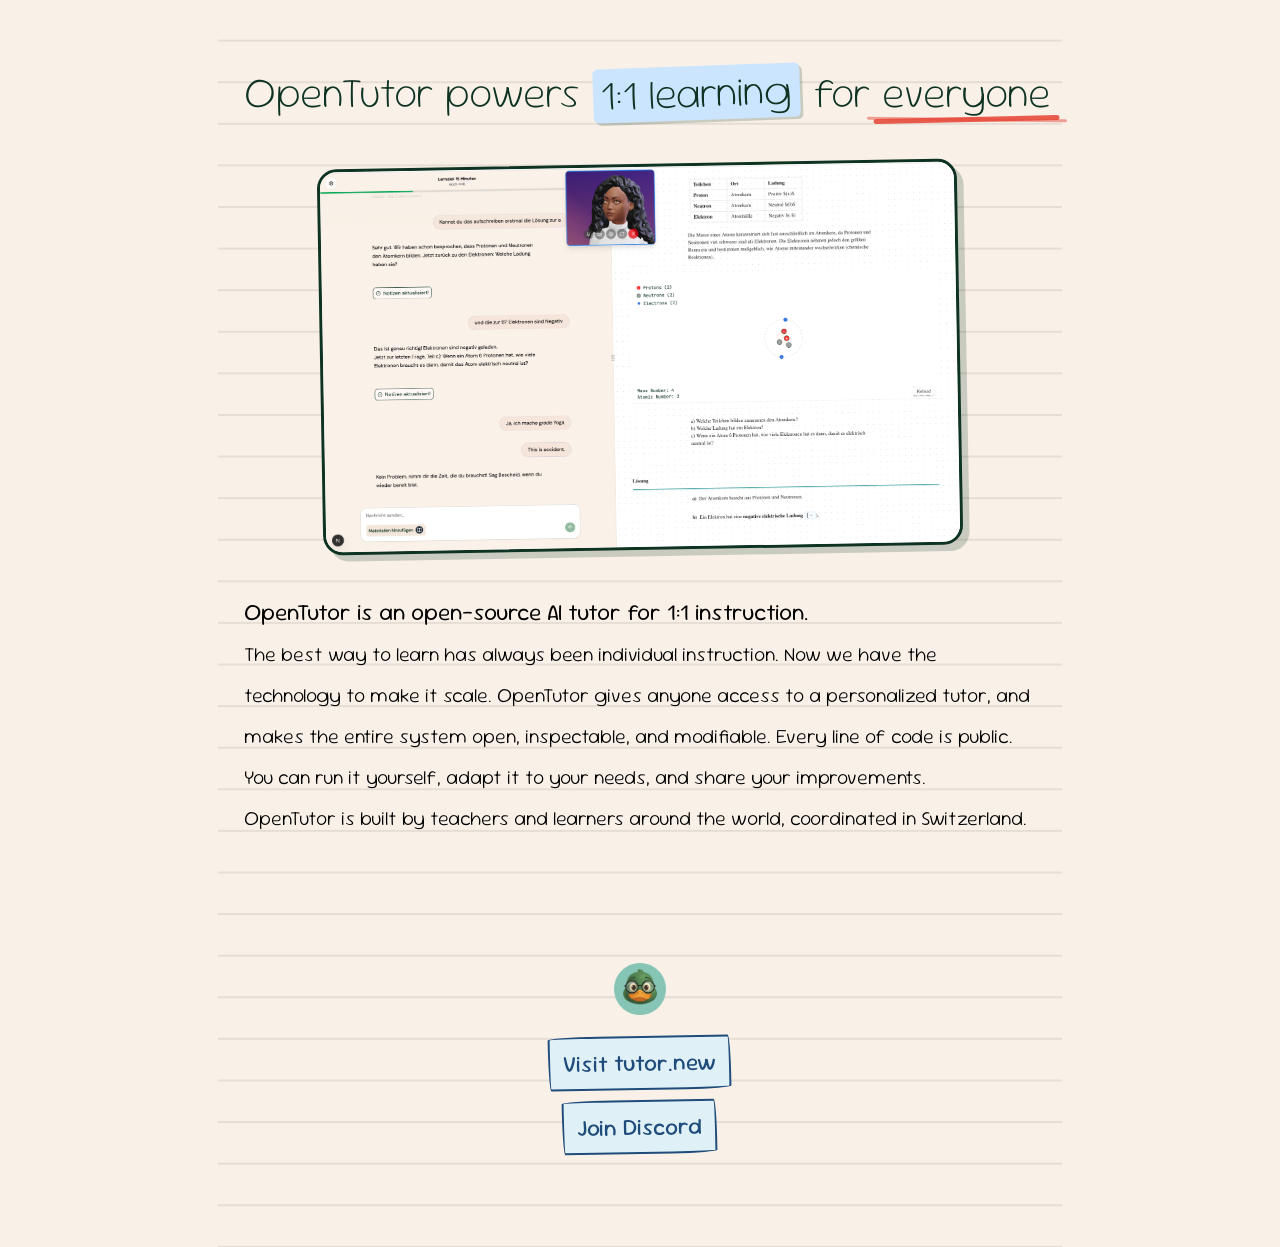
==== index.html @ 86566107 "deploy: fridowicke/tutornew_webnew@36a3bea3eb0e0d23fd271896c05d619907870a7b" ====
<!DOCTYPE html>
<html lang="en">
<head>
    <meta charset="UTF-8">
    <meta name="viewport" content="width=device-width, initial-scale=1.0">
    <title>open.tutor.new - Open Source Education Platform</title>
    <link rel="preconnect" href="https://fonts.googleapis.com">
    <link rel="preconnect" href="https://fonts.gstatic.com" crossorigin>
    <link href="https://fonts.googleapis.com/css2?family=Sour+Gummy:wght@100;200;300;400&display=swap" rel="stylesheet">
    <link rel="stylesheet" href="/styles.css">
    
    
    <style>
        /* Ensure container matches regular page width, but allow more width for header */
.container {
    max-width: 650px;
}

.hero h1 {
    max-width: 100%;
}

/* Page Specific Overrides */
header {
    text-align: left;
    margin-bottom: 0.5rem;
    font-size: 0.875rem;
    font-weight: normal;
    opacity: 0.6;
    border-bottom: none;
    display: flex;
    padding: 0;
}

/* Hero Section */
.hero {
    text-align: left;
    margin-bottom: 2rem;
    margin-top: -1rem;
}

h1 {
    font-size: 2rem;
    margin-bottom: 0.5rem;
    line-height: 1.3;
    font-weight: 100;
    white-space: nowrap;
}

.highlight-box {
    background-color: #cce5ff; /* Light blue highlight */
    color: #0e3322;
    padding: 0 6px;
    border-radius: 4px;
    box-shadow: 2px 2px 0px rgba(14, 51, 34, 0.2);
    display: inline-block;
    transform: rotate(-2deg);
    margin: 0 2px;
}

.brushstroke-underline {
    position: relative;
    display: inline-block;
    padding-bottom: 2px;
}

.brushstroke-underline::after {
    content: '';
    position: absolute;
    bottom: 0;
    left: 0;
    width: 100%;
    height: 4px;
    background: #e74c3c;
    border-radius: 2px;
    transform: rotate(-1.2deg) scaleX(1.1);
    opacity: 0.9;
}

.brushstroke-underline::before {
    content: '';
    position: absolute;
    bottom: 1px;
    left: -2px;
    width: calc(100% + 4px);
    height: 2.5px;
    background: #e74c3c;
    border-radius: 1.5px;
    transform: rotate(0.8deg) scaleX(1.15);
    opacity: 0.5;
}

.visual-placeholder {
    width: 80%;
    height: auto;
    border: 3px solid var(--text-color);
    border-radius: 15px;
    display: block;
    margin: 0 auto 3rem auto;
    overflow: hidden;
    box-shadow: 5px 5px 0px rgba(14, 51, 34, 0.2);
    transform: rotate(-1deg);
    background-color: white;
}

.visual-placeholder img {
    width: 100%;
    height: auto;
    display: block;
}

.about-section {
    margin-bottom: 4rem;
    padding: 0;
    margin-top: 2rem; /* Align to background line (2rem spacing) */
}

.about-section h2 {
    font-size: 1.4rem;
    margin-bottom: 1.5rem;
    font-weight: 100;
    color: var(--text-color);
    line-height: 2rem; /* Match background line spacing */
    margin-top: 0;
}

.about-section p {
    font-size: 1.1rem;
    line-height: 1.8;
    color: #000000;
    margin-bottom: 1.5rem;
    font-weight: 300;
}

.about-section p:last-child {
    margin-bottom: 0;
}

.about-section .smaller-text {
    font-size: 0.95rem;
    font-weight: 200;
}

/* Responsive */
@media (max-width: 480px) {
    h1 {
        font-size: 1.6rem;
        white-space: normal;
    }
    .about-section h2 {
        font-size: 1.3rem;
        line-height: 1.8rem;
    }
    .about-section p {
        font-size: 1rem;
    }
}

    </style>
    
</head>
<body>

    <div class="container">
        

        
        
<section class="hero">
    <h1>OpenTutor powers <span class="highlight-box">1:1 learning</span> for <span class="brushstroke-underline">everyone</span></h1>
</section>

<div class="visual-placeholder" style="margin-bottom: 1.5rem;">
    <img src="/lesson_physics.png" alt="Example of a learning unit with notes">
</div>

<section class="about-section">
    <p>
        OpenTutor is an open-source AI tutor for 1:1 instruction.<br>
        <span class="smaller-text">The best way to learn has always been individual instruction. Now we have the technology to make it scale.
        OpenTutor gives anyone access to a personalized tutor, and makes the entire system open, inspectable, and modifiable. Every line of code is public.
        You can run it yourself, adapt it to your needs, and share your improvements.<br>
        OpenTutor is built by teachers and learners around the world, coordinated in Switzerland.</span>
    </p>
</section>

<footer style="text-align: center; padding: 2rem 0;">
    <img src="/assets/open_quack.png" alt="open.tutor.new logo" style="width: 40px; height: 40px; margin-bottom: 1rem; display: block; margin-left: auto; margin-right: auto;">
    <div style="display: flex; flex-direction: column; gap: 0.5rem; align-items: center;">
        <a href="https://tutor.new" class="nav-link link-about">Visit tutor.new</a>
        <a href="https://discord.com/invite/TCWEJASD" class="nav-link link-about" target="_blank" rel="noopener noreferrer">Join Discord</a>
    </div>
</footer>


        
        
    </div>

    
    
        <script src="/i18n.js"></script>
    
</body>
</html>
---- styles.css ----
:root {
    --bg-color: #f9f1e8;
    --text-color: #0e3322;
    --main-accent: #0e3322;
    /* --accent-color is defined in individual pages or defaults to main-accent */
    --accent-color: var(--main-accent);
}

body {
    background-color: var(--bg-color);
    color: var(--text-color);
    font-family: 'Sour Gummy', sans-serif;
    margin: 0;
    padding: 0;
    line-height: 1.6;
    font-size: 1.2rem;
    display: flex;
    justify-content: center;
    min-height: 100vh;
}

.container {
    width: 100%;
    max-width: 650px;
    padding: 40px 20px;
    background-image: linear-gradient(var(--bg-color) 95%, #e6ddd4 95%);
    background-size: 100% 2rem; /* Notebook lines effect */
    box-sizing: border-box;
    position: relative; /* Ensure menu positioning works relative to container/page */
}

header {
    margin-bottom: 2rem;
    /* opacity: 0.7; REMOVED OPACITY ON HEADER */
    position: relative; /* For menu positioning */
    display: flex;
    align-items: center;
    justify-content: space-between;
}

.logo-btn {
    background: none;
    border: none;
    font-family: inherit;
    font-size: 0.875rem;
    color: inherit;
    cursor: pointer;
    padding: 0;
    text-align: left;
    opacity: 0.7; /* Moved opacity to the logo itself */
}

a {
    color: var(--accent-color);
    text-decoration: none;
}

/* Common rotation utilities often used in the design */
.rotate-1 { transform: rotate(1deg); }
.rotate-n1 { transform: rotate(-1deg); }

/* Mobile utilities */
.mobile-br {
    display: none;
}

.mobile-only {
    display: none;
}

/* Mobile Menu Overlay - Completely separate view */
.mobile-menu-overlay {
    display: none; /* Hidden by default */
}

/* Menu Styles */
.nav-menu {
    display: none; /* Hidden by default */
}

.nav-menu.active {
    display: flex;
}

.nav-link {
    text-decoration: none;
    font-size: 1.1rem;
    padding: 5px 10px;
    border-radius: 255px 15px 225px 15px / 15px 225px 15px 255px;
    border: 2px solid transparent;
    transition: transform 0.2s ease;
    display: inline-block;
    background-color: white; /* Default background */
}

/* Individual colors for nav links (matching footer) - with increased strength */
.link-about {
    color: #1f4c7a; /* Darker Blue */
    background-color: #e0f0f7;
    border-color: #1f4c7a;
    transform: rotate(-1deg);
}

.link-how {
    color: #3a6621; /* Darker Green */
    background-color: #e6f4dc;
    border-color: #3a6621;
    transform: rotate(1deg);
}

.link-faq {
    color: #7a5c18; /* Darker Yellow/Orange/Brown */
    background-color: #fff5d6;
    border-color: #7a5c18;
    transform: rotate(-0.5deg);
}

.link-legal {
    color: #333; /* Darker Grey */
    background-color: #ededed;
    border-color: #555;
    transform: rotate(0.5deg);
}

.link-privacy {
    color: #5c3d7a; /* Purple */
    background-color: #f3e8f7;
    border-color: #5c3d7a;
    transform: rotate(-0.8deg);
}

/* CTAs */
.cta-button-large {
    display: inline-block;
    background: none;
    color: #0e3322; /* Main green from theme */
    padding: 0;
    font-size: 2.8rem;
    text-decoration: none;
    font-weight: 900;
    border: none;
    transform: none;
    transition: all 0.2s cubic-bezier(0.34, 1.56, 0.64, 1);
    margin-top: 0.5rem;
    margin-bottom: 0.5rem;
    font-family: 'Sour Gummy', sans-serif;
    letter-spacing: -0.5px;
    position: relative;
    z-index: 2;
    text-shadow: 
        2px 2px 0 #cce5ff,
        4px 4px 0 rgba(14, 51, 34, 0.15);
}

.cta-button-large::before {
    content: '';
    position: absolute;
    top: 50%;
    left: 50%;
    transform: translate(-50%, -50%);
    width: 150%;
    height: 170%;
    background-image: url('circling.png');
    background-size: 100% 100%;
    background-repeat: no-repeat;
    background-position: center;
    z-index: 1;
    pointer-events: none;
    opacity: 1;
}

.cta-button-large:hover {
    color: #3a6621; /* Darker green on hover */
    text-shadow: 
        3px 3px 0 #cce5ff,
        6px 6px 0 rgba(14, 51, 34, 0.2);
    transform: translateY(-2px);
}

.cta-button-large:hover::before {
    transform: translate(-50%, -50%) scale(1.05);
}

.cta-sticker {
    background-color: white;
    border: 2px solid var(--text-color);
    padding: 8px 20px;
    border-radius: 255px 15px 225px 15px / 15px 225px 15px 255px;
    font-size: 1.4rem;
    font-weight: bold;
    text-decoration: none;
    color: var(--text-color);
    display: inline-block;
    transform: rotate(1deg);
    transition: all 0.3s cubic-bezier(0.68, -0.55, 0.265, 1.55);
    margin-bottom: 0.5rem;
    box-shadow: 2px 2px 0px rgba(14, 51, 34, 0.1);
    position: relative;
    animation: gentle-bounce 3s ease-in-out infinite;
}

@keyframes gentle-bounce {
    0%, 100% { transform: rotate(1deg) translateY(0); }
    50% { transform: rotate(1deg) translateY(-4px); }
}

.cta-sticker::after {
    content: '✨';
    position: absolute;
    top: -8px;
    right: -8px;
    font-size: 1.2rem;
    animation: sparkle 2s ease-in-out infinite;
    transform-origin: center;
}

@keyframes sparkle {
    0%, 100% { 
        opacity: 0.6;
        transform: rotate(0deg) scale(1);
    }
    50% { 
        opacity: 1;
        transform: rotate(180deg) scale(1.2);
    }
}

.cta-sticker:hover {
    transform: rotate(-2deg) translateY(-6px);
    background-color: #f0f9e8;
    box-shadow: 4px 4px 0px rgba(14, 51, 34, 0.2);
    animation: none;
}

.cta-sticker:hover::after {
    animation: excited-sparkle 0.4s ease-in-out infinite;
}

@keyframes excited-sparkle {
    0%, 100% { transform: rotate(0deg) scale(1.2); }
    25% { transform: rotate(90deg) scale(1.4); }
    50% { transform: rotate(180deg) scale(1.2); }
    75% { transform: rotate(270deg) scale(1.4); }
}

/* Desktop Menu Styles */
@media (min-width: 481px) {
    body {
        zoom: 1.3;
    }

    header {
        justify-content: flex-start;
        flex-wrap: nowrap; /* Prevent wrapping to keep in same row */
        align-items: center; /* Ensure vertical alignment */
        height: 30px; /* Fix height to prevent jumping if links are taller */
    }

    .logo-btn {
        white-space: nowrap; /* Keep logo on one line */
        z-index: 10; /* Ensure logo stays clickable/visible */
        line-height: 1; /* Match default line height or reset to avoid spacing issues */
    }

    .nav-menu {
        display: flex; /* Always flex layout for structure, visibility toggled via opacity */
        flex-direction: row;
        margin-left: 20px;
        gap: 15px;
        opacity: 0;
        transform: translateX(-20px);
        transition: opacity 0.15s ease-out, transform 0.15s ease-out; /* Faster, snappier animation */
        pointer-events: none; /* Prevent clicks when hidden */
        visibility: hidden; /* Fully hide from screen readers/clicks when inactive */
        align-items: center; /* Vertically center items */
    }

    .nav-menu.active {
        opacity: 1;
        transform: translateX(0);
        pointer-events: auto;
        visibility: visible;
    }

    .nav-link:hover {
        transform: scale(1.1);
    }
}

/* Secondary CTA (with circle) */
.cta-button-secondary {
    display: inline-block;
    background: none;
    color: var(--text-color);
    padding: 0;
    font-size: 2.2rem;
    text-decoration: none;
    font-weight: 900;
    border: none;
    transition: all 0.2s ease;
    font-family: 'Sour Gummy', sans-serif;
    letter-spacing: -0.5px;
    position: relative;
    z-index: 2;
}

.cta-button-secondary::before {
    content: '';
    position: absolute;
    top: 50%;
    left: 50%;
    transform: translate(-50%, -50%);
    width: 150%;
    height: 170%;
    background-image: url('circling.png');
    background-size: 100% 100%;
    background-repeat: no-repeat;
    background-position: center;
    z-index: -1;
    pointer-events: none;
    opacity: 1;
}

.cta-button-secondary:hover {
    transform: translateX(5px);
}

.cta-button-secondary:hover::before {
    transform: translate(-50%, -50%) translateX(5px);
}

/* Mobile Menu Styles */
@media (max-width: 480px) {
    .mobile-br {
        display: inline;
    }
    
    .mobile-only {
        display: block;
    }

    /* Hide desktop nav menu on mobile */
    .nav-menu {
        display: none !important;
    }

    /* Mobile Menu Overlay - Entirely new view */
    .mobile-menu-overlay.active {
        display: flex;
        position: fixed;
        top: 0;
        left: 0;
        width: 100vw;
        height: 100vh;
        background-color: #f9f1e8; /* Solid background */
        background-image: linear-gradient(#f9f1e8 95%, #e6ddd4 95%);
        background-size: 100% 2rem;
        z-index: 99999; /* Highest possible */
        flex-direction: column;
        align-items: center;
        justify-content: center;
        gap: 1.5rem;
        padding: 20px;
        box-sizing: border-box;
    }

    .mobile-menu-header {
        position: absolute;
        top: 40px;
        left: 20px;
        font-size: 0.875rem;
        opacity: 0.7;
        cursor: pointer;
        font-family: 'Sour Gummy', sans-serif;
    }

    .mobile-menu-links {
        display: flex;
        flex-direction: column;
        align-items: center;
        gap: 1.5rem;
        width: 100%;
    }

    .mobile-menu-overlay .nav-link {
        font-size: 1.5rem;
        padding: 15px 20px;
        width: 100%;
        max-width: 300px;
        text-align: center;
    }
}
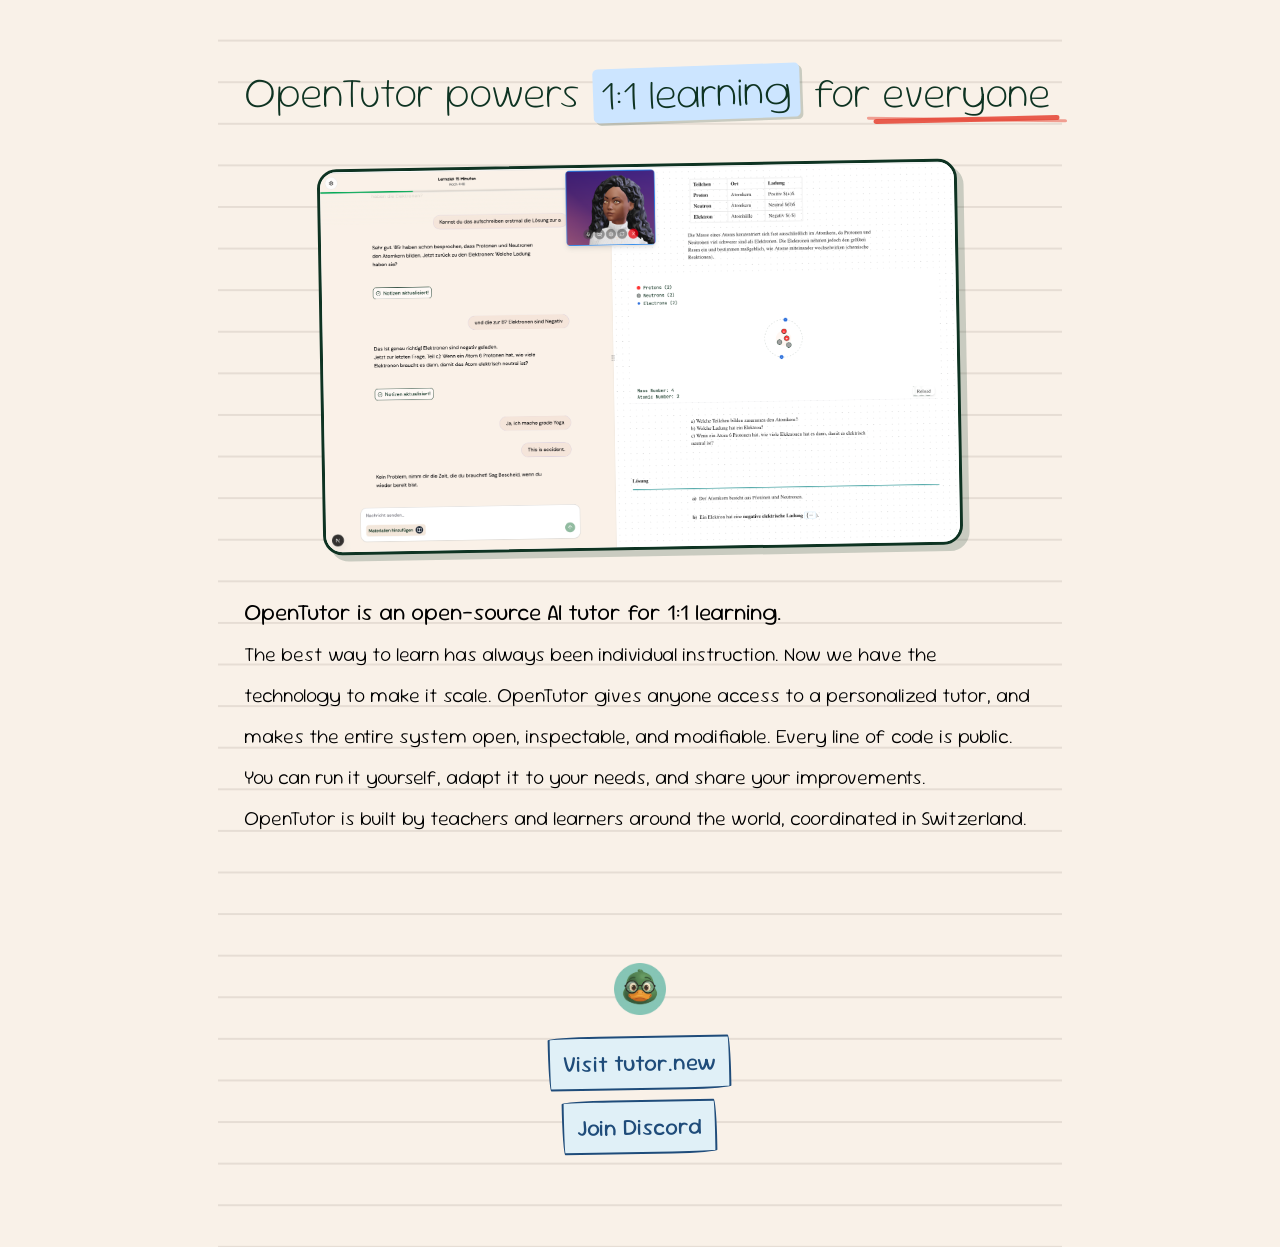
==== commit d25bca81: "deploy: fridowicke/tutornew_webnew@409f7123add1fecf3d9a23d0b6b3d787607572b8" ====
--- a/index.html
+++ b/index.html
@@ -176,7 +176,7 @@
 
 <section class="about-section">
     <p>
-        OpenTutor is an open-source AI tutor for 1:1 instruction.<br>
+        OpenTutor is an open-source AI tutor for 1:1 learning.<br>
         <span class="smaller-text">The best way to learn has always been individual instruction. Now we have the technology to make it scale.
         OpenTutor gives anyone access to a personalized tutor, and makes the entire system open, inspectable, and modifiable. Every line of code is public.
         You can run it yourself, adapt it to your needs, and share your improvements.<br>
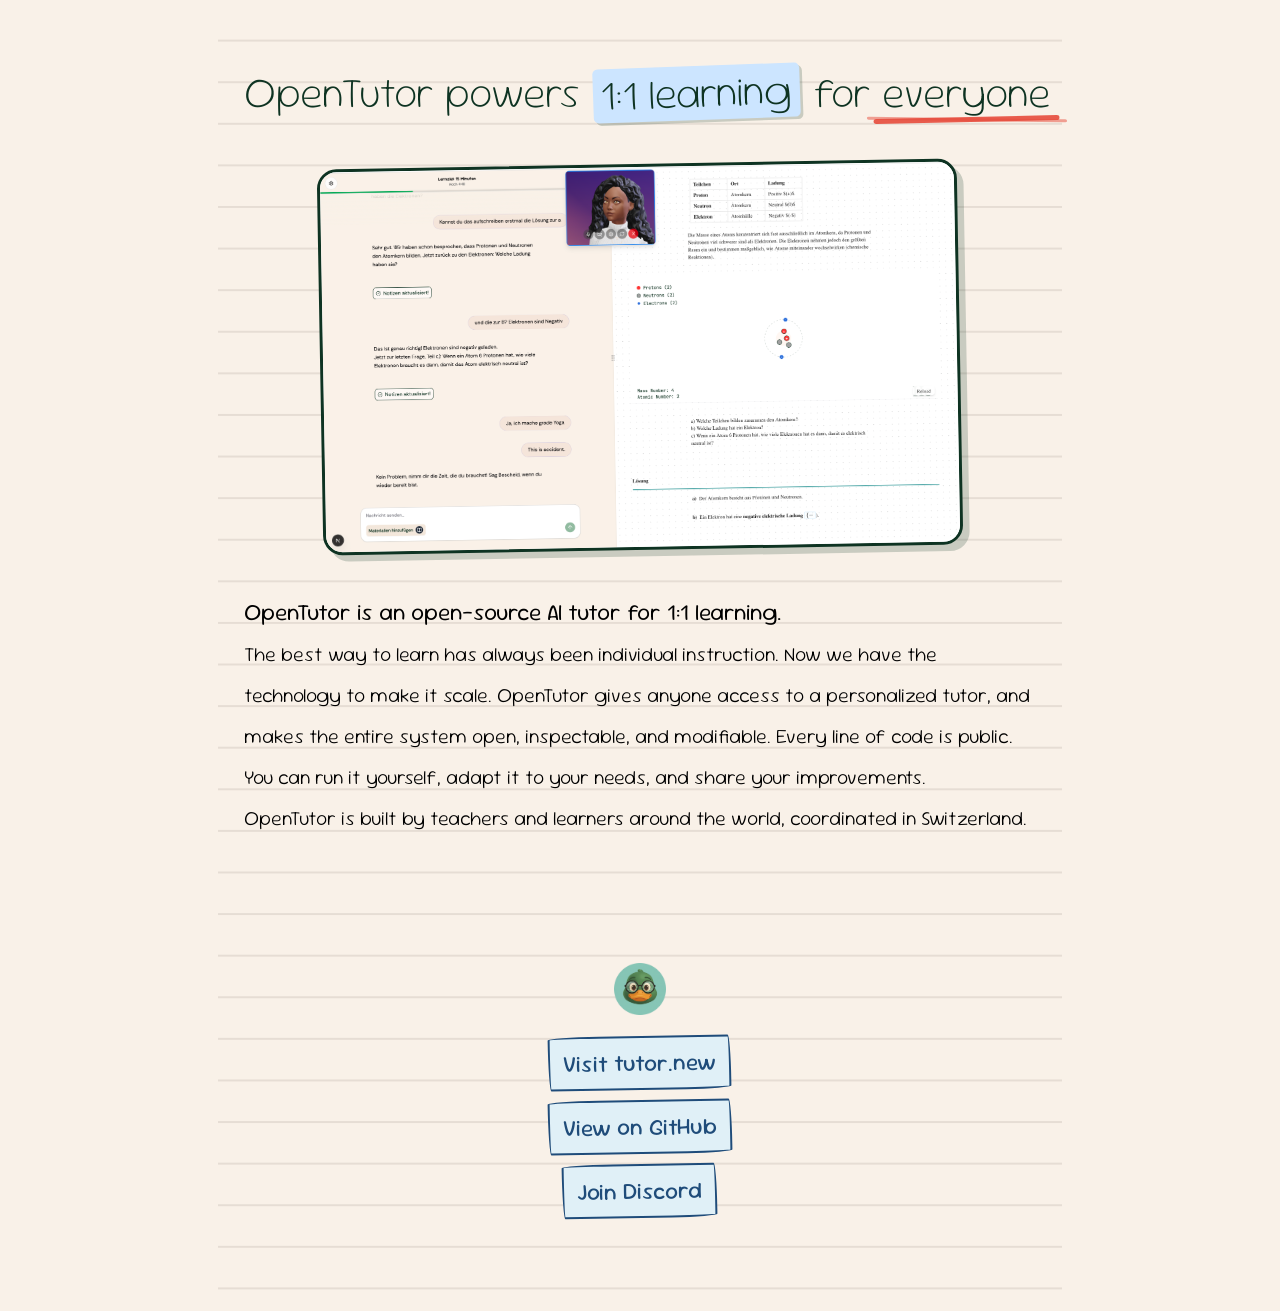
==== commit 399daa50: "deploy: fridowicke/tutornew_webnew@c6a6f0a0eac88a5288430fd09f641dd1607bc146" ====
--- a/index.html
+++ b/index.html
@@ -188,6 +188,7 @@
     <img src="/assets/open_quack.png" alt="open.tutor.new logo" style="width: 40px; height: 40px; margin-bottom: 1rem; display: block; margin-left: auto; margin-right: auto;">
     <div style="display: flex; flex-direction: column; gap: 0.5rem; align-items: center;">
         <a href="https://tutor.new" class="nav-link link-about">Visit tutor.new</a>
+        <a href="https://github.com/tutornew/OpenTutor" class="nav-link link-about" target="_blank" rel="noopener noreferrer">View on GitHub</a>
         <a href="https://discord.com/invite/TCWEJASD" class="nav-link link-about" target="_blank" rel="noopener noreferrer">Join Discord</a>
     </div>
 </footer>
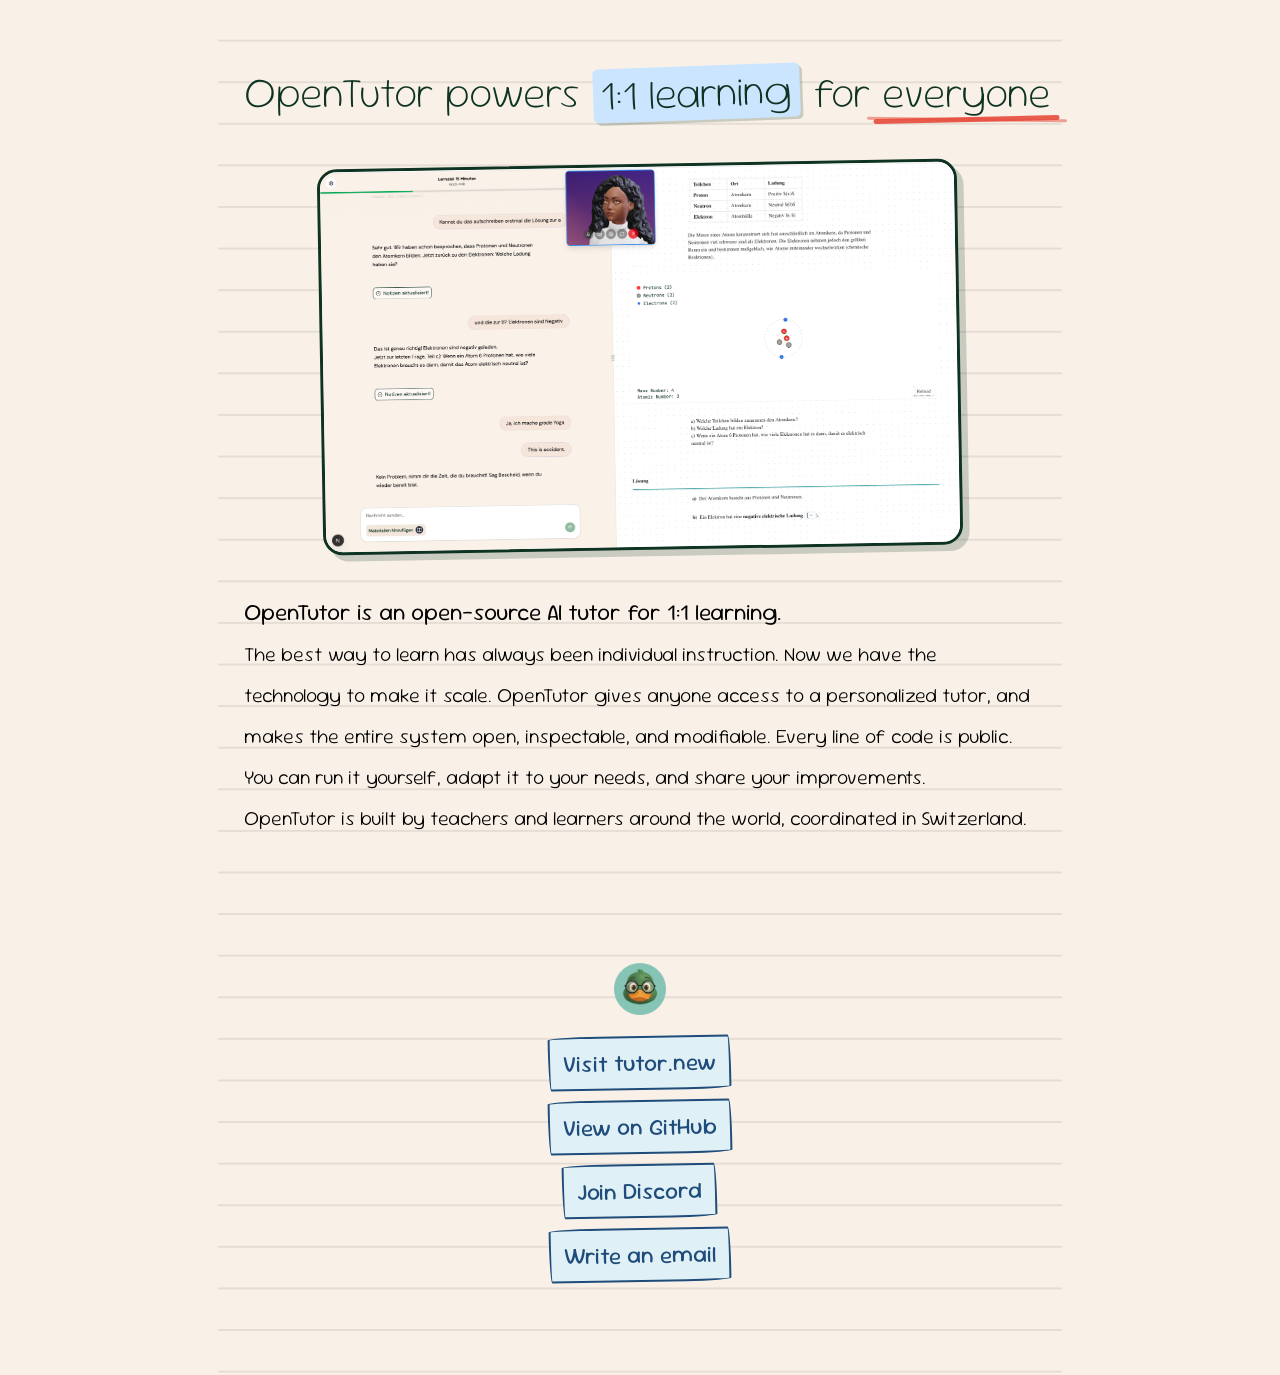
==== commit 0dc111ea: "deploy: fridowicke/tutornew_webnew@90b7cdb729e9a8b9bf797179ce73ab603cd6549a" ====
--- a/index.html
+++ b/index.html
@@ -190,6 +190,7 @@
         <a href="https://tutor.new" class="nav-link link-about">Visit tutor.new</a>
         <a href="https://github.com/tutornew/OpenTutor" class="nav-link link-about" target="_blank" rel="noopener noreferrer">View on GitHub</a>
         <a href="https://discord.com/invite/TCWEJASD" class="nav-link link-about" target="_blank" rel="noopener noreferrer">Join Discord</a>
+        <a href="mailto:friedrich@tutor.new" class="nav-link link-about">Write an email</a>
     </div>
 </footer>
 
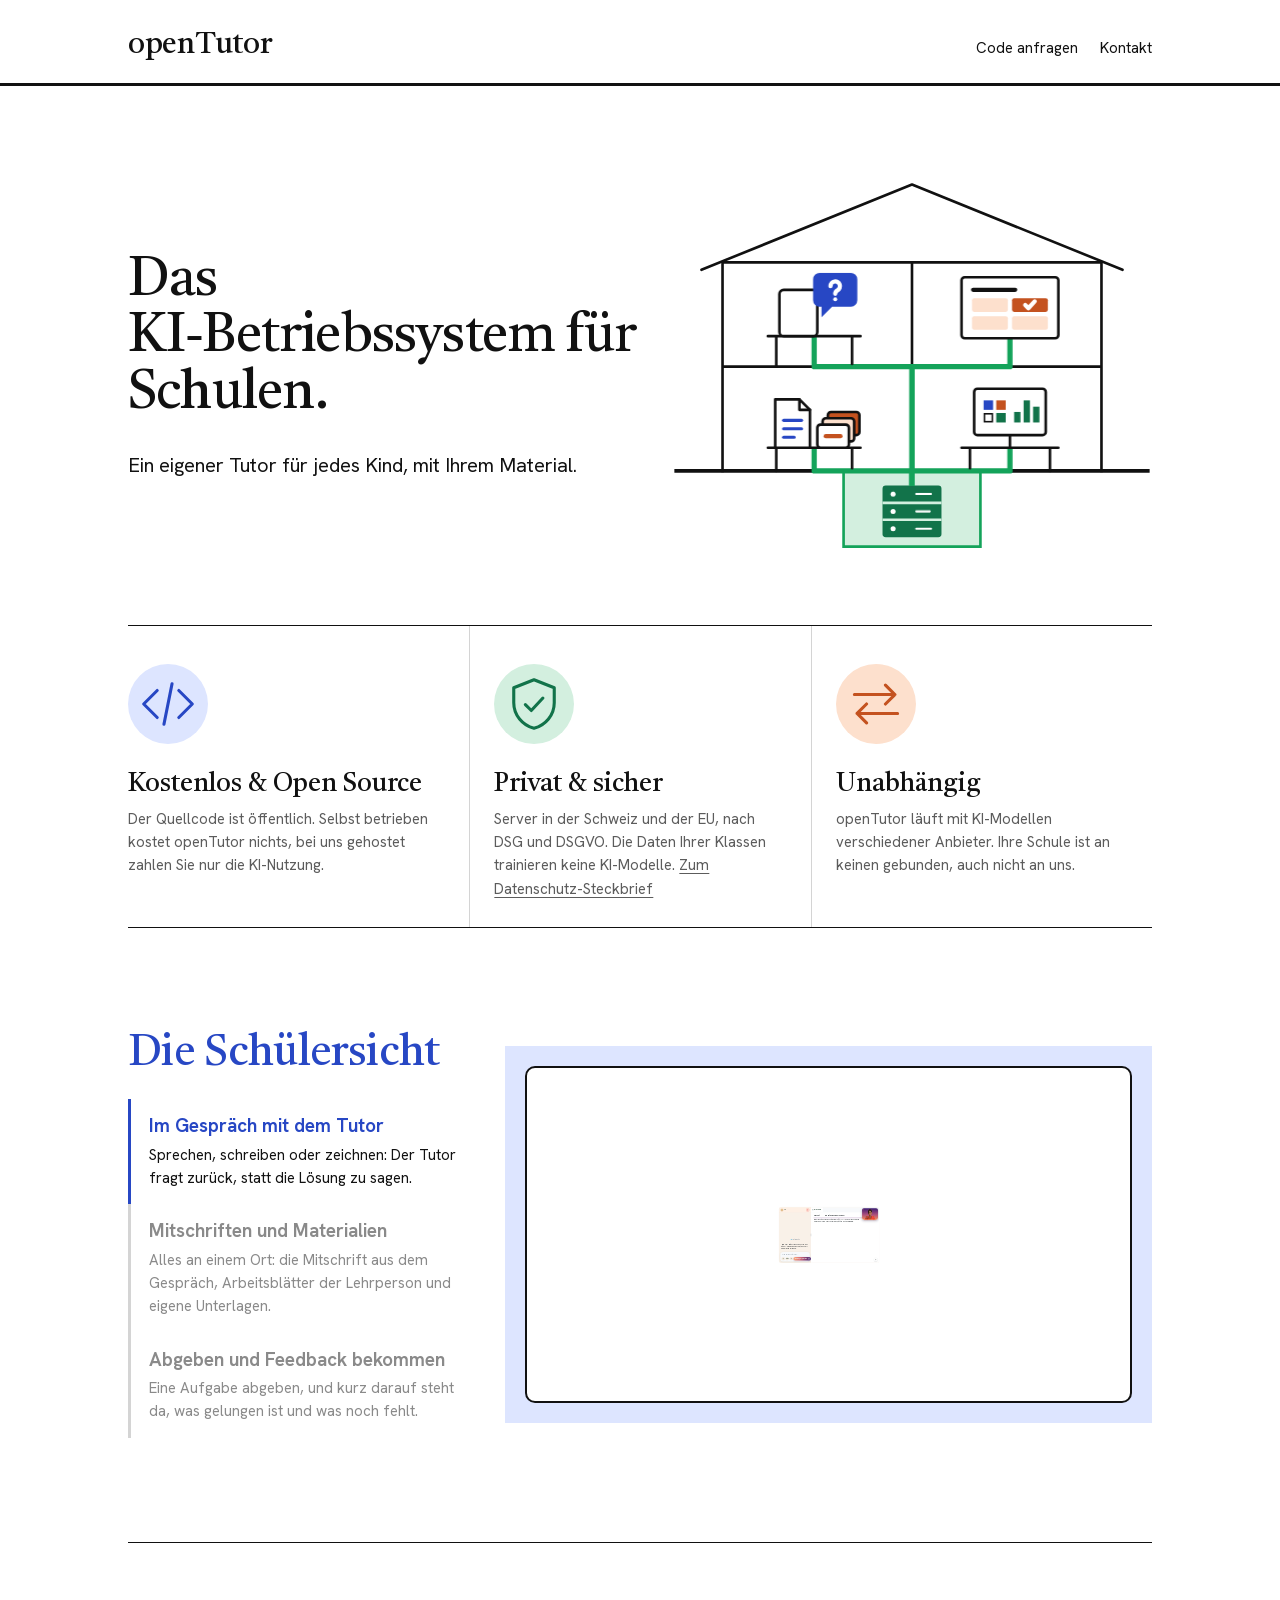
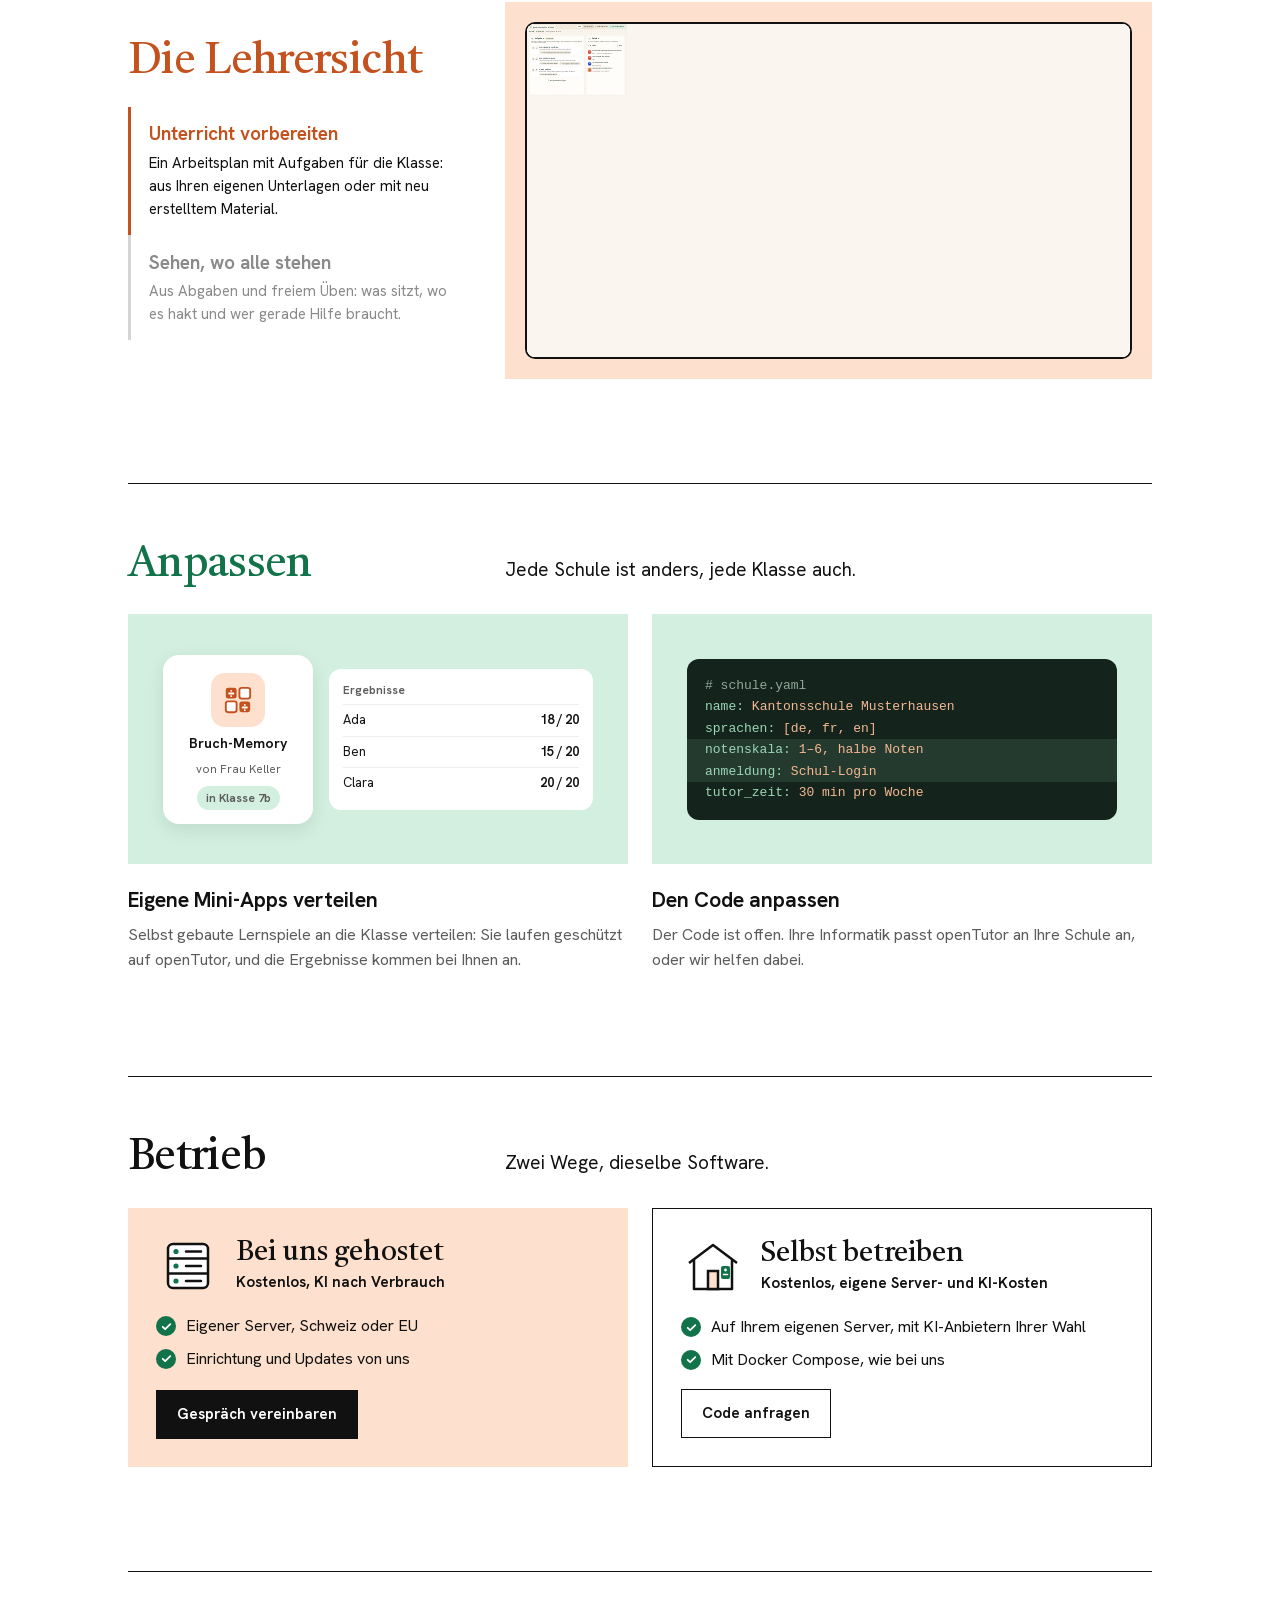
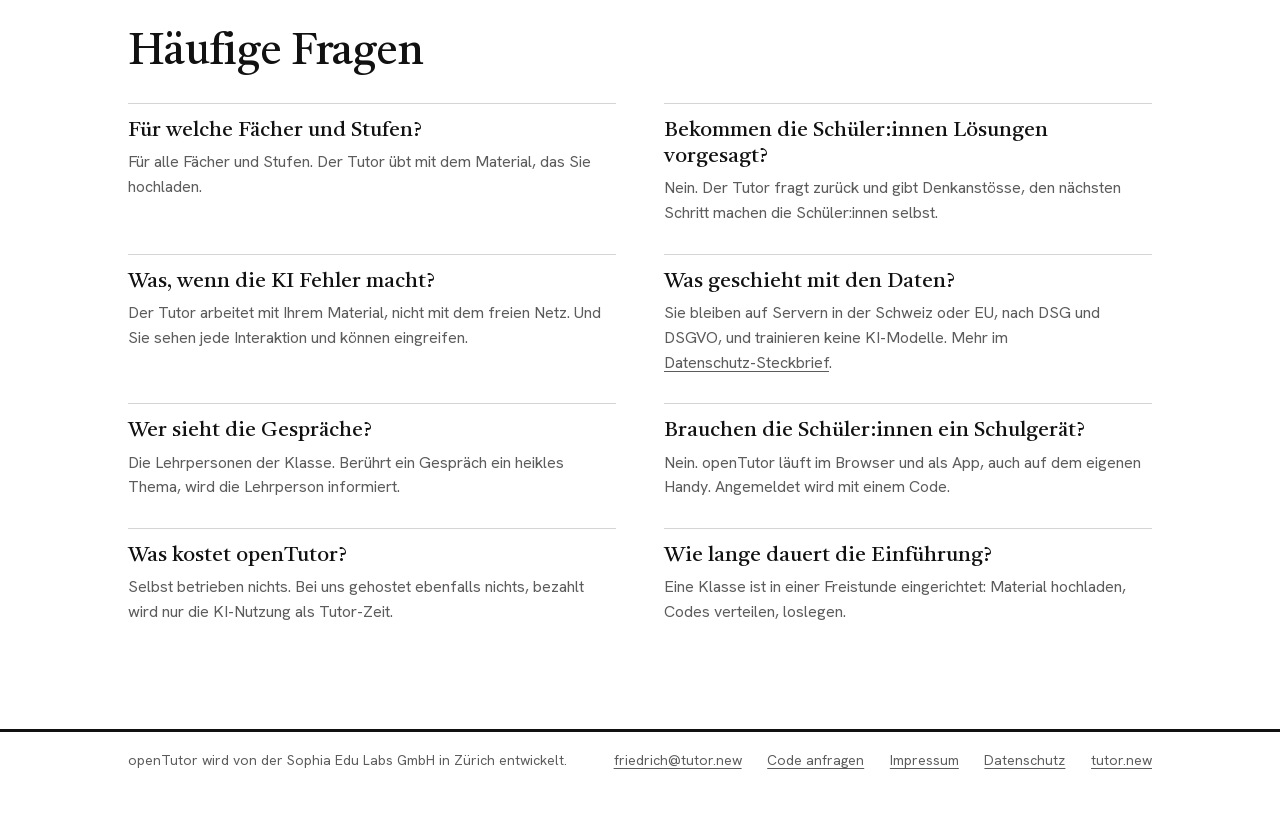
==== commit bee0a46d: "Publish openTutor: Das KI-Betriebssystem für Schulen New German site for open.tutor.new, replacing t" ====
--- a/index.html
+++ b/index.html
@@ -1,208 +1,1988 @@
-<!DOCTYPE html>
-<html lang="en">
+<!doctype html>
+<html lang="de">
 <head>
-    <meta charset="UTF-8">
-    <meta name="viewport" content="width=device-width, initial-scale=1.0">
-    <title>open.tutor.new - Open Source Education Platform</title>
-    <link rel="preconnect" href="https://fonts.googleapis.com">
-    <link rel="preconnect" href="https://fonts.gstatic.com" crossorigin>
-    <link href="https://fonts.googleapis.com/css2?family=Sour+Gummy:wght@100;200;300;400&display=swap" rel="stylesheet">
-    <link rel="stylesheet" href="/styles.css">
-    
-    
+    <meta charset="utf-8">
+    <meta name="viewport" content="width=device-width, initial-scale=1">
+    <title>openTutor – der offene KI-Tutor für Schulen</title>
+    <meta name="description" content="openTutor ist der offene KI-Tutor für Schulen: Jede Schülerin und jeder Schüler übt eins zu eins mit dem Material der Lehrperson. Open Source, kostenlos, gehostet in der Schweiz und der EU.">
+    <link rel="preload" href="/fonts/Castoro-400-latin.woff2" as="font" type="font/woff2" crossorigin>
+    <link rel="stylesheet" href="/style.css?v=e0d635305e">
     <style>
-        /* Ensure container matches regular page width, but allow more width for header */
-.container {
-    max-width: 650px;
-}
-
-.hero h1 {
-    max-width: 100%;
-}
-
-/* Page Specific Overrides */
-header {
-    text-align: left;
-    margin-bottom: 0.5rem;
-    font-size: 0.875rem;
-    font-weight: normal;
-    opacity: 0.6;
-    border-bottom: none;
-    display: flex;
-    padding: 0;
-}
-
-/* Hero Section */
-.hero {
-    text-align: left;
-    margin-bottom: 2rem;
-    margin-top: -1rem;
-}
-
-h1 {
-    font-size: 2rem;
-    margin-bottom: 0.5rem;
-    line-height: 1.3;
-    font-weight: 100;
-    white-space: nowrap;
-}
-
-.highlight-box {
-    background-color: #cce5ff; /* Light blue highlight */
-    color: #0e3322;
-    padding: 0 6px;
-    border-radius: 4px;
-    box-shadow: 2px 2px 0px rgba(14, 51, 34, 0.2);
-    display: inline-block;
-    transform: rotate(-2deg);
-    margin: 0 2px;
-}
-
-.brushstroke-underline {
-    position: relative;
-    display: inline-block;
-    padding-bottom: 2px;
-}
-
-.brushstroke-underline::after {
-    content: '';
-    position: absolute;
-    bottom: 0;
-    left: 0;
-    width: 100%;
-    height: 4px;
-    background: #e74c3c;
-    border-radius: 2px;
-    transform: rotate(-1.2deg) scaleX(1.1);
-    opacity: 0.9;
-}
-
-.brushstroke-underline::before {
-    content: '';
-    position: absolute;
-    bottom: 1px;
-    left: -2px;
-    width: calc(100% + 4px);
-    height: 2.5px;
-    background: #e74c3c;
-    border-radius: 1.5px;
-    transform: rotate(0.8deg) scaleX(1.15);
-    opacity: 0.5;
-}
-
-.visual-placeholder {
-    width: 80%;
-    height: auto;
-    border: 3px solid var(--text-color);
-    border-radius: 15px;
-    display: block;
-    margin: 0 auto 3rem auto;
-    overflow: hidden;
-    box-shadow: 5px 5px 0px rgba(14, 51, 34, 0.2);
-    transform: rotate(-1deg);
-    background-color: white;
-}
-
-.visual-placeholder img {
-    width: 100%;
-    height: auto;
-    display: block;
-}
-
-.about-section {
-    margin-bottom: 4rem;
-    padding: 0;
-    margin-top: 2rem; /* Align to background line (2rem spacing) */
-}
-
-.about-section h2 {
-    font-size: 1.4rem;
-    margin-bottom: 1.5rem;
-    font-weight: 100;
-    color: var(--text-color);
-    line-height: 2rem; /* Match background line spacing */
-    margin-top: 0;
-}
-
-.about-section p {
-    font-size: 1.1rem;
-    line-height: 1.8;
-    color: #000000;
-    margin-bottom: 1.5rem;
-    font-weight: 300;
-}
-
-.about-section p:last-child {
-    margin-bottom: 0;
-}
-
-.about-section .smaller-text {
-    font-size: 0.95rem;
-    font-weight: 200;
-}
-
-/* Responsive */
-@media (max-width: 480px) {
-    h1 {
-        font-size: 1.6rem;
-        white-space: normal;
-    }
-    .about-section h2 {
-        font-size: 1.3rem;
-        line-height: 1.8rem;
-    }
-    .about-section p {
-        font-size: 1rem;
-    }
-}
-
+        .lead {
+            text-wrap: balance;
+        }
+
+        /* Hover on a point: the disc swells a little and the glyph acts out its meaning
+           (brackets open, the tick redraws, the arrows swap). Off for reduced motion. */
+        .ic-tick { stroke-dasharray: 1; stroke-dashoffset: 0; }
+
+        @media (prefers-reduced-motion: no-preference) {
+            .points .icon .tint,
+            .points .icon .ic-l,
+            .points .icon .ic-r,
+            .points .icon .ic-shield,
+            .points .icon .ic-top,
+            .points .icon .ic-bot {
+                transform-box: fill-box;
+                transform-origin: center;
+                transition: transform 0.4s cubic-bezier(0.3, 1.5, 0.5, 1);
+            }
+
+            .points li:hover .icon .tint { transform: scale(1.08); }
+            .points li:hover .ic-l { transform: translateX(-1.6px); }
+            .points li:hover .ic-r { transform: translateX(1.6px); }
+            .points li:hover .ic-shield { transform: scale(1.07); }
+            .points li:hover .ic-tick { animation: ic-draw 0.45s 0.05s ease-out both; }
+            .points li:hover .ic-top { transform: translateX(2.2px); }
+            .points li:hover .ic-bot { transform: translateX(-2.2px); }
+
+            @keyframes ic-draw {
+                from { stroke-dashoffset: 1; }
+                to { stroke-dashoffset: 0; }
+            }
+        }
+
+        /* Icons: glyph centred on its disc, disc flush with the text edge; titles on one line. */
+        .points .icon {
+            margin-left: -8px;
+        }
+
+        @media (min-width: 1000px) {
+            .points h2 {
+                white-space: nowrap;
+            }
+        }
+
+        @media (min-width: 761px) and (max-width: 999px) {
+            .points h2 {
+                font-size: 21px;
+            }
+        }
+        /* Idea "Keller": a schoolhouse cross-section. Four rooms with a small scene each hang on the one server
+           in a single green basement room; solid green lines rise inside the middle wall and the floor slabs. */
+        .hero {
+            display: grid;
+            grid-template-columns: minmax(0, 520fr) minmax(0, 480fr);
+            column-gap: 24px;
+            align-items: center;
+            margin-bottom: 64px;
+        }
+        .hero h1 { margin-bottom: 28px; font-size: clamp(34px, 4.2vw, 60px); text-wrap: wrap; }
+        .hero-copy p { max-width: 36em; margin: 0; font-size: 20px; }
+        .hero-visual { margin: 0; }
+        .hero-visual svg { display: block; width: 100%; height: auto; overflow: visible; }
+
+        .kl-ink, .kl-green, .kl-line { fill: none; stroke-width: 2.5; stroke-linecap: butt; stroke-linejoin: miter; }
+        .kl-ink { stroke: #111; stroke-linecap: square; }
+        .kl-green { stroke: #14a35a; }
+        .kl-line { stroke: #14a35a; stroke-width: 5; stroke-linejoin: round; stroke-dasharray: 1; stroke-dashoffset: 0; }
+        .kl-round { stroke-linecap: round; stroke-linejoin: round; }
+        .kl-ground { stroke-width: 3.5; }
+        .kl-mark { fill: none; stroke-width: 4; stroke-linecap: round; stroke-linejoin: round; }
+
+        /* The living hero: light runs along a cable whenever something goes to or comes from the
+           server; parts that move scale around their own box. The script below drives them. */
+        .kl-pulse path { fill: none; stroke-linecap: round; stroke-dasharray: 0 2; opacity: 0; }
+        .kl-bead { stroke: #14a35a; stroke-width: 12; }
+        .kl-core { stroke: #fff; stroke-width: 5.5; }
+        .lv-draw { stroke-dasharray: 1; }
+        .lv-o { transform-box: fill-box; transform-origin: center; }
+        .tl-bub { transform-box: fill-box; transform-origin: 19% 100%; }
+        .bl-page { transform-box: fill-box; transform-origin: 100% 100%; }
+        .br-bar { transform-box: fill-box; transform-origin: 50% 100%; }
+        .sv-bar { transform-box: fill-box; transform-origin: 0 50%; }
+        .tl-wave path { transform-box: fill-box; transform-origin: center; }
+        .tl-wave.talking path { animation: lv-wave 0.9s ease-in-out infinite; }
+        .tl-wave.talking path:nth-child(2) { animation-duration: 0.7s; animation-delay: -0.3s; }
+        .tl-wave.talking path:nth-child(3) { animation-duration: 1.1s; animation-delay: -0.5s; }
+        @keyframes lv-wave { 0%, 100% { transform: scaleY(0.45); } 50% { transform: scaleY(1); } }
+        @media (max-width: 860px) { .kl-bead { stroke-width: 13; } .kl-core { stroke-width: 6; } }
+
+        @media (prefers-reduced-motion: no-preference) {
+            .kl-go .kl-line { animation: kl-rise 1s 0.15s cubic-bezier(0.45, 0, 0.3, 1) both; }
+            @keyframes kl-rise { from { stroke-dashoffset: 1; } to { stroke-dashoffset: 0; } }
+        }
+
+        @media (max-width: 860px) {
+            .hero { display: block; margin-bottom: 32px; }
+            .hero h1 { margin-bottom: 20px; }
+            .hero h1 br { display: none; }
+            .hero-visual { max-width: 420px; margin: 32px 0 0; }
+            .kl-ink, .kl-green { stroke-width: 3; }
+            .kl-line { stroke-width: 5.5; }
+            .kl-ground { stroke-width: 4; }
+        }
+
+        /* Sections below the hero: heading in the left column, content on the right, one ink rule
+           above each. Every section carries one small room drawing that echoes the house. */
+        .sec-grid {
+            display: grid;
+            grid-template-columns: 250px minmax(0, 1fr);
+            gap: 0 48px;
+            padding: 24px 0 88px;
+            border-top: 1px solid var(--ink);
+        }
+
+        .sec h2 {
+            margin: 0;
+            font-family: var(--serif);
+            font-weight: 400;
+            font-size: 26px;
+            line-height: 1.15;
+        }
+
+        .statement {
+            max-width: 21em;
+            margin: 0 0 40px;
+            font-family: var(--serif);
+            font-size: clamp(26px, 2.7vw, 36px);
+            line-height: 1.18;
+            letter-spacing: -0.01em;
+            text-wrap: balance;
+        }
+
+        .sec-body {
+            display: grid;
+            grid-template-columns: 250px minmax(0, 1fr);
+            gap: 0 48px;
+            align-items: start;
+        }
+
+        .vg {
+            margin: 0;
+        }
+
+        .vg svg {
+            display: block;
+            width: 100%;
+            height: auto;
+            overflow: visible;
+        }
+
+        .vg-ink { fill: none; stroke: #111; stroke-width: 2.5; stroke-linecap: round; stroke-linejoin: round; }
+        .vg-room { fill: #fff; stroke: #111; stroke-width: 2.5; }
+        .vg-cable { fill: none; stroke: #14a35a; stroke-width: 5; stroke-linejoin: round; }
+        .vg-mark { fill: none; stroke-linecap: round; stroke-linejoin: round; }
+
+        .facts {
+            margin: 0;
+            padding: 0;
+            list-style: none;
+            border-top: 1px solid var(--rule);
+        }
+
+        .facts li {
+            padding: 14px 0 16px;
+            border-bottom: 1px solid var(--rule);
+        }
+
+        .facts b {
+            display: block;
+            margin-bottom: 2px;
+            font-weight: 650;
+        }
+
+        .facts span,
+        .facts a {
+            font-size: 15px;
+        }
+
+        .facts span {
+            color: var(--muted);
+        }
+
+        .paths {
+            display: grid;
+            grid-template-columns: 1fr 1fr;
+            border-top: 1px solid var(--rule);
+            border-bottom: 1px solid var(--rule);
+        }
+
+        .paths > div {
+            padding: 18px 28px 22px 0;
+        }
+
+        .paths > div + div {
+            padding-left: 28px;
+            border-left: 1px solid var(--rule);
+        }
+
+        .paths h3 {
+            margin: 0 0 10px;
+            font-size: 17px;
+            font-weight: 650;
+        }
+
+        .paths ol {
+            margin: 0 0 14px;
+            padding-left: 1.2em;
+            font-size: 15px;
+            color: var(--muted);
+        }
+
+        .paths li {
+            padding: 2px 0;
+        }
+
+        .colophon {
+            border-top: 3px solid var(--ink);
+            font-size: 14px;
+            color: var(--muted);
+        }
+
+        .colophon .wrap {
+            display: flex;
+            flex-wrap: wrap;
+            gap: 0.4rem 1.6rem;
+            padding-top: 18px;
+            padding-bottom: 44px;
+        }
+
+        .colophon p {
+            margin: 0 auto 0 0;
+        }
+
+        @media (max-width: 860px) {
+            .sec-grid {
+                grid-template-columns: 1fr;
+                padding-bottom: 64px;
+            }
+
+            .sec h2 {
+                margin-bottom: 18px;
+                font-size: 22px;
+                color: var(--muted);
+            }
+
+            .statement {
+                margin-bottom: 28px;
+            }
+
+            .sec-body {
+                grid-template-columns: 1fr;
+                gap: 28px 0;
+            }
+
+            .vg {
+                max-width: 250px;
+            }
+
+            .paths {
+                grid-template-columns: 1fr;
+            }
+
+            .paths > div + div {
+                padding-left: 0;
+                border-left: 0;
+                border-top: 1px solid var(--rule);
+            }
+        }
+
+        /* Guided view: three lines on the left, the visual of the active line on the right. */
+        .aud {
+            padding-bottom: 88px;
+        }
+
+        .tour {
+            display: grid;
+            grid-template-columns: minmax(0, 0.68fr) minmax(0, 1.32fr);
+            gap: 0 44px;
+            align-items: center;
+        }
+
+        .tour h2 {
+            margin: 0 0 22px;
+            font-family: var(--serif);
+            font-weight: 400;
+            font-size: clamp(32px, 3.4vw, 44px);
+            line-height: 1.05;
+            letter-spacing: -0.015em;
+            color: #2747c4;
+        }
+
+        .tour-steps {
+            margin: 0;
+            padding: 0;
+            list-style: none;
+        }
+
+        .tour-step {
+            position: relative;
+            display: block;
+            width: 100%;
+            padding: 12px 0 14px 18px;
+            font: inherit;
+            color: #8a8a8a;
+            text-align: left;
+            background: none;
+            border: 0;
+            border-left: 3px solid var(--rule);
+            cursor: pointer;
+            transition: color 0.25s;
+        }
+
+        .tour-step b {
+            display: block;
+            margin-bottom: 3px;
+            font-size: 19px;
+            font-weight: 650;
+        }
+
+        .tour-step span {
+            display: block;
+            font-size: 15px;
+        }
+
+        .tour-step.is-active {
+            color: var(--ink);
+        }
+
+        .tour-step.is-active b {
+            color: #2747c4;
+        }
+
+        /* The active line's marker; while the view advances on its own it fills like a timer. */
+        .tour-step.is-active::before {
+            content: "";
+            position: absolute;
+            top: 0;
+            left: -3px;
+            width: 3px;
+            height: 100%;
+            background: #2747c4;
+            transform-origin: top;
+        }
+
+        .tour-step.is-timed::before {
+            animation: tour-fill var(--dur, 9s) linear both;
+        }
+
+        @keyframes tour-fill {
+            from { transform: scaleY(0); }
+            to { transform: scaleY(1); }
+        }
+
+        .tour-step:focus-visible {
+            outline: 2px solid #2747c4;
+            outline-offset: 2px;
+        }
+
+        .tour-stage {
+            padding: 20px;
+            background: #dde5ff;
+            transition: background-color 0.5s;
+        }
+
+        .tour-pupil .tour-stage[data-active="plan"] {
+            background: #d3efdf;
+        }
+
+        .tour-frame {
+            position: relative;
+            overflow: hidden;
+            aspect-ratio: 9 / 5;
+            background: #fff;
+            border: 2px solid var(--ink);
+            border-radius: 10px;
+        }
+
+        .tour-pupil .tour-frame iframe {
+            position: absolute;
+            inset: 0;
+            width: 100%;
+            height: 100%;
+            border: 0;
+            pointer-events: none;
+            transform-origin: 100% 0;
+            transition: transform 0.7s cubic-bezier(0.3, 0, 0.2, 1);
+        }
+
+        /* Materials and hand-in fill the frame with the notes side (68 % of the session). */
+        .tour-pupil .tour-stage[data-active="materials"] iframe,
+        .tour-pupil .tour-stage[data-active="plan"] iframe {
+            transform: scale(1.48);
+        }
+
+        @media (max-width: 860px) {
+            .aud {
+                padding-bottom: 64px;
+            }
+
+            .tour {
+                grid-template-columns: 1fr;
+                gap: 24px 0;
+            }
+
+            .tour-stage {
+                padding: 12px;
+            }
+        }
+
+        /* On phones the whole session would be too small to read, so line 1 shows the chat half
+           and lines 2 and 3 the notes half. The preview keeps its original 42 / 58 split there
+           (see session-preview/tour.css). */
+        @media (max-width: 600px) {
+            .tour-frame {
+                aspect-ratio: 10 / 9;
+            }
+
+            .tour-pupil .tour-frame iframe {
+                top: auto;
+                bottom: 0;
+                height: auto;
+                aspect-ratio: 9 / 5;
+                transform-origin: 0 100%;
+                transform: scale(2.2);
+                transition: none;
+            }
+
+            .tour-pupil .tour-stage[data-active="materials"] iframe,
+            .tour-pupil .tour-stage[data-active="plan"] iframe {
+                top: 0;
+                bottom: auto;
+                transform-origin: 100% 0;
+                transform: scale(1.72);
+            }
+        }
+
+        /* Teacher view: the same guided format in orange, with the teacher preview filling the
+           frame (it scales and, on narrow frames, crops itself). */
+        .tour-teacher h2,
+        .tour-teacher .tour-step.is-active b {
+            color: #c4521f;
+        }
+
+        .tour-teacher .tour-step.is-active::before {
+            background: #c4521f;
+        }
+
+        .tour-teacher .tour-step:focus-visible {
+            outline-color: #c4521f;
+        }
+
+        .tour-teacher .tour-stage {
+            background: #fde0cd;
+        }
+
+        .tour-teacher .tour-stage[data-active="progress"] {
+            background: #d3efdf;
+        }
+
+        .tour-teacher .tour-frame iframe {
+            position: absolute;
+            inset: 0;
+            width: 100%;
+            height: 100%;
+            border: 0;
+            pointer-events: none;
+        }
+
+        /* Anpassen and Betrieb: a heading row, then two or three things side by side. */
+        .side-by-side {
+            padding-bottom: 88px;
+        }
+
+        .sbs-head {
+            display: grid;
+            grid-template-columns: minmax(0, 0.68fr) minmax(0, 1.32fr);
+            gap: 0 44px;
+            align-items: baseline;
+            margin-bottom: 26px;
+        }
+
+        .sbs-head h2 {
+            margin: 0;
+            font-family: var(--serif);
+            font-weight: 400;
+            font-size: clamp(32px, 3.4vw, 44px);
+            line-height: 1.05;
+            letter-spacing: -0.015em;
+        }
+
+        .sbs-head p {
+            max-width: 32em;
+            margin: 0;
+            font-size: 19px;
+        }
+
+        #anpassen .sbs-head h2 { color: #12734a; }
+        #betrieb .sbs-head h2 { color: var(--ink); }
+
+        /* Three cards */
+        .cards {
+            display: grid;
+            grid-template-columns: repeat(3, minmax(0, 1fr));
+            gap: 20px;
+        }
+
+        .card-vis {
+            display: grid;
+            place-items: center;
+            height: 220px;
+            margin-bottom: 18px;
+            padding: 18px;
+            background: #d3efdf;
+        }
+
+        .card h3 {
+            margin: 0 0 6px;
+            font-size: 19px;
+            font-weight: 650;
+        }
+
+        .card p {
+            margin: 0;
+            font-size: 15px;
+            color: var(--muted);
+        }
+
+        .sbs-foot {
+            margin: 26px 0 0;
+            padding-top: 16px;
+            font-size: 15px;
+            border-top: 1px solid var(--rule);
+        }
+
+        .sbs-foot b {
+            font-weight: 650;
+        }
+
+        /* Card 1: app tiles */
+        .apps {
+            display: grid;
+            grid-template-columns: repeat(3, 1fr);
+            gap: 10px;
+            width: 100%;
+        }
+
+        .app {
+            display: grid;
+            justify-items: center;
+            gap: 6px;
+            padding: 10px 4px 9px;
+            font-size: 12px;
+            font-weight: 600;
+            line-height: 1.15;
+            text-align: center;
+            background: #fff;
+            border-radius: 12px;
+        }
+
+        .app i {
+            display: grid;
+            place-items: center;
+            width: 34px;
+            height: 34px;
+            color: #fff;
+            border-radius: 10px;
+        }
+
+        .app svg {
+            width: 19px;
+            height: 19px;
+            fill: none;
+            stroke: currentColor;
+            stroke-width: 2;
+            stroke-linecap: round;
+            stroke-linejoin: round;
+        }
+
+        /* Card 2: "Erledigt, wenn du:" */
+        .cond {
+            width: 100%;
+            padding: 14px 16px 8px;
+            font-size: 13.5px;
+            background: #fff;
+            border-radius: 12px;
+        }
+
+        .cond b {
+            display: block;
+            margin-bottom: 6px;
+            font-size: 12px;
+            font-weight: 650;
+            color: var(--muted);
+        }
+
+        .cond ul {
+            margin: 0;
+            padding: 0;
+            list-style: none;
+        }
+
+        .cond li {
+            display: grid;
+            grid-template-columns: 18px minmax(0, 1fr);
+            gap: 9px;
+            align-items: center;
+            padding: 8px 0;
+            border-top: 1px solid #eee;
+        }
+
+        .cond .box {
+            width: 18px;
+            height: 18px;
+            border: 2px solid #b8c1cb;
+            border-radius: 5px;
+        }
+
+        .cond .box.on {
+            background: #12734a url("data:image/svg+xml,%3Csvg xmlns='http://www.w3.org/2000/svg' viewBox='0 0 24 24'%3E%3Cpath d='M5 12.5l4.5 4.5L19 7.5' fill='none' stroke='white' stroke-width='3.2' stroke-linecap='round' stroke-linejoin='round'/%3E%3C/svg%3E") center / 13px no-repeat;
+            border-color: #12734a;
+        }
+
+        .cond em {
+            font-style: normal;
+            font-weight: 650;
+        }
+
+        /* Card 3: one prompt, a sheet for each pupil */
+        .prompt {
+            display: grid;
+            gap: 10px;
+            width: 100%;
+        }
+
+        .prompt-box {
+            padding: 10px 12px;
+            font-size: 12.5px;
+            line-height: 1.4;
+            background: #fff;
+            border-radius: 10px;
+        }
+
+        .prompt-box b {
+            display: block;
+            margin-bottom: 3px;
+            font-size: 11px;
+            font-weight: 650;
+            color: var(--muted);
+        }
+
+        .sheets {
+            display: grid;
+            grid-template-columns: repeat(3, 1fr);
+            gap: 10px;
+        }
+
+        .sheet {
+            display: grid;
+            gap: 4px;
+            padding: 8px 9px 9px;
+            background: #fff;
+            border-radius: 8px;
+        }
+
+        .sheet i {
+            display: block;
+            height: 4px;
+            background: #e2e2e2;
+            border-radius: 2px;
+        }
+
+        .sheet i:first-child {
+            width: 60%;
+            height: 5px;
+            background: var(--c);
+        }
+
+        .sheet i:nth-child(3) { width: 80%; }
+        .sheet i:nth-child(4) { width: 70%; }
+
+        .sheet span {
+            margin-top: 3px;
+            font-size: 11.5px;
+            font-weight: 650;
+        }
+
+        /* Betrieb: two columns with matching rows */
+        .ops {
+            display: grid;
+            grid-template-columns: 1fr 1fr;
+            gap: 20px;
+        }
+
+        .ops-col {
+            display: flex;
+            flex-direction: column;
+            padding: 24px 26px 22px;
+        }
+
+        .ops-hosted {
+            background: #fde0cd;
+        }
+
+        .ops-self {
+            border: 1px dashed var(--ink);
+        }
+
+        .ops-col h3 {
+            margin: 0 0 4px;
+            font-family: var(--serif);
+            font-size: 28px;
+            font-weight: 400;
+            line-height: 1.1;
+        }
+
+        .ops-price {
+            margin: 6px 0 2px;
+            font-family: var(--serif);
+            font-size: 38px;
+            line-height: 1;
+        }
+
+        .ops-sub {
+            margin: 0 0 14px;
+            font-size: 15px;
+            font-weight: 600;
+        }
+
+        .ops-col dl {
+            margin: 0 0 18px;
+        }
+
+        .ops-col dl div {
+            display: grid;
+            grid-template-columns: 112px minmax(0, 1fr);
+            gap: 0 14px;
+            padding: 8px 0;
+            font-size: 15px;
+            border-top: 1px solid rgba(17, 17, 17, 0.14);
+        }
+
+        .ops-col dt {
+            font-weight: 650;
+        }
+
+        .ops-col dd {
+            margin: 0;
+        }
+
+        .ops-col > a {
+            margin-top: auto;
+            font-size: 15px;
+            font-weight: 600;
+        }
+
+        .data {
+            display: grid;
+            grid-template-columns: repeat(4, minmax(0, 1fr));
+            margin-top: 20px;
+            background: #d3efdf;
+        }
+
+        .data div {
+            padding: 16px 18px 18px;
+        }
+
+        .data div + div {
+            border-left: 1px solid rgba(18, 115, 74, 0.25);
+        }
+
+        .data b {
+            display: block;
+            margin-bottom: 3px;
+            font-size: 15px;
+            font-weight: 650;
+            color: #0e5a3a;
+        }
+
+        .data span {
+            font-size: 14px;
+        }
+
+        @media (max-width: 860px) {
+            .side-by-side {
+                padding-bottom: 64px;
+            }
+
+            .sbs-head {
+                grid-template-columns: 1fr;
+                gap: 10px;
+            }
+
+            .cards,
+            .ops {
+                grid-template-columns: 1fr;
+            }
+
+            .data {
+                grid-template-columns: 1fr 1fr;
+            }
+
+            .data div:nth-child(3) {
+                border-left: 0;
+            }
+
+            .data div:nth-child(n + 3) {
+                border-top: 1px solid rgba(18, 115, 74, 0.25);
+            }
+        }
+
+        @media (max-width: 480px) {
+            .ops-col dl div {
+                grid-template-columns: 1fr;
+            }
+
+            .data {
+                grid-template-columns: 1fr;
+            }
+
+            .data div + div {
+                border-left: 0;
+                border-top: 1px solid rgba(18, 115, 74, 0.25);
+            }
+        }
+
+        /* Clearer separation between the main sections: an ink rule and more room. */
+        .aud > .wrap,
+        .side-by-side > .wrap {
+            padding-top: 60px;
+            background: linear-gradient(var(--ink), var(--ink)) 28px 0 / calc(100% - 56px) 1px no-repeat;
+        }
+
+        .aud,
+        .side-by-side {
+            padding-bottom: 104px;
+        }
+
+        /* Anpassen: two panels side by side, a picture on top and two lines below. */
+        .two {
+            display: grid;
+            grid-template-columns: 1fr 1fr;
+            gap: 24px;
+        }
+
+        .two-vis {
+            display: grid;
+            place-items: center;
+            height: 250px;
+            margin-bottom: 20px;
+            padding: 22px;
+            background: #d3efdf;
+        }
+
+        .two h3 {
+            margin: 0 0 6px;
+            font-size: 21px;
+            font-weight: 650;
+        }
+
+        .two p {
+            max-width: none;
+            margin: 0;
+            font-size: 16px;
+            color: var(--muted);
+        }
+
+        /* Picture 1: a home-made mini app handed out to a class, with its scores. */
+        .mini {
+            display: grid;
+            grid-template-columns: 150px minmax(0, 1fr);
+            gap: 16px;
+            align-items: center;
+            width: 100%;
+            max-width: 430px;
+        }
+
+        .mini-app {
+            display: grid;
+            justify-items: center;
+            gap: 8px;
+            padding: 18px 12px 14px;
+            text-align: center;
+            background: #fff;
+            border-radius: 16px;
+            box-shadow: 0 6px 18px rgba(14, 51, 34, 0.1);
+        }
+
+        .mini-app i {
+            display: grid;
+            place-items: center;
+            width: 54px;
+            height: 54px;
+            font-style: normal;
+            font-size: 26px;
+            background: #fde0cd;
+            border-radius: 14px;
+        }
+
+        .mini-app b {
+            font-size: 14px;
+            font-weight: 650;
+            line-height: 1.2;
+        }
+
+        .mini-app span {
+            font-size: 11.5px;
+            color: var(--muted);
+        }
+
+        .mini-tag {
+            padding: 3px 9px;
+            font-size: 11px;
+            font-weight: 650;
+            color: #12734a;
+            background: #d3efdf;
+            border-radius: 999px;
+        }
+
+        .scores {
+            padding: 12px 14px;
+            font-size: 13px;
+            background: #fff;
+            border-radius: 12px;
+        }
+
+        .scores b {
+            display: block;
+            margin-bottom: 6px;
+            font-size: 11.5px;
+            font-weight: 650;
+            color: var(--muted);
+        }
+
+        .scores div {
+            display: flex;
+            justify-content: space-between;
+            padding: 5px 0;
+            border-top: 1px solid #eee;
+        }
+
+        .scores em {
+            font-style: normal;
+            font-weight: 650;
+        }
+
+        /* Picture 2: a short piece of the school's own configuration. */
+        .code {
+            width: 100%;
+            max-width: 430px;
+            padding: 16px 18px;
+            font-family: ui-monospace, "SF Mono", Menlo, Consolas, monospace;
+            font-size: 13px;
+            line-height: 1.65;
+            color: #e8eef0;
+            background: #14241c;
+            border-radius: 12px;
+        }
+
+        .code .f { color: #8fa79a; }
+        .code .k { color: #9ad7b4; }
+        .code .v { color: #f4b892; }
+        .code .add { display: block; margin: 0 -18px; padding: 0 18px; background: rgba(154, 215, 180, 0.12); }
+
+        /* Betrieb: two columns, each with a picture, three short facts and its button. */
+        .hosting {
+            display: grid;
+            grid-template-columns: 1fr 1fr;
+            gap: 24px;
+        }
+
+        .host {
+            display: flex;
+            flex-direction: column;
+            gap: 16px;
+            padding: 26px 28px 28px;
+        }
+
+        .host-us { background: #fde0cd; }
+        .host-self { background: #fff; border: 1.5px solid var(--ink); }
+
+        .host-top {
+            display: flex;
+            gap: 16px;
+            align-items: center;
+        }
+
+        .host-top svg {
+            flex: none;
+            width: 64px;
+            height: 64px;
+        }
+
+        .host h3 {
+            margin: 0;
+            font-family: var(--serif);
+            font-size: 28px;
+            font-weight: 400;
+            line-height: 1.1;
+        }
+
+        .host-price {
+            margin: 2px 0 0;
+            font-size: 15px;
+            font-weight: 650;
+        }
+
+        .host ul {
+            display: grid;
+            gap: 8px;
+            margin: 0;
+            padding: 0;
+            list-style: none;
+            font-size: 16px;
+        }
+
+        .host li {
+            display: grid;
+            grid-template-columns: 20px minmax(0, 1fr);
+            gap: 10px;
+        }
+
+        .host li::before {
+            content: "";
+            width: 20px;
+            height: 20px;
+            margin-top: 2px;
+            background: #12734a url("data:image/svg+xml,%3Csvg xmlns='http://www.w3.org/2000/svg' viewBox='0 0 24 24'%3E%3Cpath d='M5 12.5l4.5 4.5L19 7.5' fill='none' stroke='white' stroke-width='3.2' stroke-linecap='round' stroke-linejoin='round'/%3E%3C/svg%3E") center / 13px no-repeat;
+            border-radius: 50%;
+        }
+
+        .btn {
+            align-self: flex-start;
+            margin-top: auto;
+            padding: 12px 20px;
+            font-size: 15px;
+            font-weight: 650;
+            text-decoration: none;
+            border: 1.5px solid var(--ink);
+        }
+
+        .btn-primary {
+            color: #fff;
+            background: var(--ink);
+        }
+
+        .btn:hover {
+            text-decoration: none;
+            color: #fff;
+            background: #2747c4;
+            border-color: #2747c4;
+        }
+
+        .host-note {
+            margin: 18px 0 0;
+            font-size: 15px;
+            color: var(--muted);
+        }
+
+        @media (max-width: 860px) {
+            .aud > .wrap,
+            .side-by-side > .wrap {
+                padding-top: 44px;
+            }
+
+            .aud,
+            .side-by-side {
+                padding-bottom: 72px;
+            }
+
+            .two,
+            .hosting {
+                grid-template-columns: 1fr;
+            }
+        }
+
+        @media (max-width: 480px) {
+            .mini {
+                grid-template-columns: 1fr 1fr;
+                gap: 10px;
+            }
+
+            .two-vis {
+                height: auto;
+                padding: 16px;
+            }
+
+            .code {
+                font-size: 11.5px;
+            }
+
+            .host {
+                padding: 22px 20px 24px;
+            }
+
+            .host-top svg {
+                width: 44px;
+                height: 44px;
+            }
+
+            .host h3 {
+                font-size: 23px;
+            }
+        }
+
+        /* The hero's points already end on an ink rule: the first section adds none. */
+        #schueler > .wrap {
+            padding-top: 24px;
+            background: none;
+        }
+
+        /* Datenschutz-Steckbrief: ruled rows in two columns, term and value. */
+        .sheet-grid {
+            display: grid;
+            grid-template-columns: 1fr 1fr;
+            gap: 0 40px;
+            margin: 0;
+            border-top: 1px solid var(--rule);
+        }
+
+        .sheet-grid div {
+            display: grid;
+            grid-template-columns: 156px minmax(0, 1fr);
+            gap: 0 16px;
+            padding: 13px 0 14px;
+            border-bottom: 1px solid var(--rule);
+        }
+
+        .sheet-grid dt {
+            font-weight: 650;
+        }
+
+        .sheet-grid dd {
+            margin: 0;
+        }
+
+        .sheet-grid dd span {
+            display: block;
+            font-size: 14px;
+            color: var(--muted);
+        }
+
+        .sheet-foot {
+            margin: 18px 0 0;
+            font-size: 15px;
+        }
+
+        /* FAQ: questions and short answers in two columns. */
+        .faq {
+            display: grid;
+            grid-template-columns: 1fr 1fr;
+            gap: 28px 48px;
+            margin: 0;
+        }
+
+        .faq div {
+            padding-top: 14px;
+            border-top: 1px solid var(--rule);
+        }
+
+        .faq dt {
+            margin-bottom: 6px;
+            font-family: var(--serif);
+            font-size: 21px;
+            line-height: 1.25;
+        }
+
+        .faq a {
+            white-space: nowrap;
+        }
+
+        .faq dd {
+            margin: 0;
+            font-size: 16px;
+            color: var(--muted);
+        }
+
+        @media (max-width: 860px) {
+            .sheet-grid,
+            .faq {
+                grid-template-columns: 1fr;
+            }
+
+            .faq {
+                gap: 22px;
+            }
+        }
+
+        @media (max-width: 480px) {
+            .host ul {
+                font-size: 15px;
+            }
+
+            .sheet-grid div {
+                grid-template-columns: 1fr;
+                gap: 2px;
+            }
+        }
     </style>
-    
 </head>
 <body>
 
-    <div class="container">
-        
-
-        
-        
-<section class="hero">
-    <h1>OpenTutor powers <span class="highlight-box">1:1 learning</span> for <span class="brushstroke-underline">everyone</span></h1>
-</section>
-
-<div class="visual-placeholder" style="margin-bottom: 1.5rem;">
-    <img src="/lesson_physics.png" alt="Example of a learning unit with notes">
-</div>
-
-<section class="about-section">
-    <p>
-        OpenTutor is an open-source AI tutor for 1:1 learning.<br>
-        <span class="smaller-text">The best way to learn has always been individual instruction. Now we have the technology to make it scale.
-        OpenTutor gives anyone access to a personalized tutor, and makes the entire system open, inspectable, and modifiable. Every line of code is public.
-        You can run it yourself, adapt it to your needs, and share your improvements.<br>
-        OpenTutor is built by teachers and learners around the world, coordinated in Switzerland.</span>
-    </p>
-</section>
-
-<footer style="text-align: center; padding: 2rem 0;">
-    <img src="/assets/open_quack.png" alt="open.tutor.new logo" style="width: 40px; height: 40px; margin-bottom: 1rem; display: block; margin-left: auto; margin-right: auto;">
-    <div style="display: flex; flex-direction: column; gap: 0.5rem; align-items: center;">
-        <a href="https://tutor.new" class="nav-link link-about">Visit tutor.new</a>
-        <a href="https://github.com/tutornew/OpenTutor" class="nav-link link-about" target="_blank" rel="noopener noreferrer">View on GitHub</a>
-        <a href="https://discord.com/invite/TCWEJASD" class="nav-link link-about" target="_blank" rel="noopener noreferrer">Join Discord</a>
-        <a href="mailto:friedrich@tutor.new" class="nav-link link-about">Write an email</a>
+<header class="masthead">
+    <div class="wrap">
+        <a class="wordmark" href="/">openTutor</a>
+        <nav aria-label="Links">
+            <a href="mailto:friedrich@tutor.new?subject=Code%20von%20openTutor%20anfragen">Code anfragen</a>
+            <a href="mailto:friedrich@tutor.new">Kontakt</a>
+        </nav>
+    </div>
+</header>
+
+<main>
+    <section class="opening">
+        <div class="wrap">
+            <div class="hero">
+                <div class="hero-copy">
+                    <h1>Das <br>KI&#8209;Betriebs&shy;system für Schulen.</h1>
+                    <p class="lead">Ein eigener Tutor für jedes Kind, mit Ihrem Material.</p>
+                </div>
+                <figure class="hero-visual">
+<svg viewBox="22 36 456 368" role="img" aria-label="Schnitt durch ein Haus mit vier Schulzimmern: ein Tablet, auf dem der Tutor zurückfragt, ein Quiz an der Wand, ein Arbeitsblatt mit Lernkarten und der Bildschirm der Lehrperson mit dem Stand der Klasse. Im Keller darunter steht ein einzelner Server, von dem grüne Leitungen in jedes der vier Zimmer führen.">
+<rect x="70" y="120" width="360" height="198" fill="#fff"/>
+<rect x="185" y="318" width="130" height="72" fill="#d3efdf"/>
+<path class="kl-green" d="M185 318V390H315V318"/>
+<g class="kl-ink">
+<path class="kl-round" d="M50 127L250 46L450 127"/>
+<path d="M70 120H430M70 120V318M430 120V318M70 219H166M334 219H430M250 120V219"/>
+</g>
+<path class="kl-ink kl-ground" d="M26 318H166M334 318H474"/>
+<rect x="222" y="332" width="56" height="49" rx="3" fill="#12734a"/>
+<path d="M222 348.5H278M222 364.5H278" stroke="#d3efdf" stroke-width="2.5"/>
+<g fill="#fff"><circle class="sv-led" cx="232" cy="340" r="2.4"/><circle class="sv-led" cx="232" cy="356.5" r="2.4"/><circle class="sv-led" cx="232" cy="373" r="2.4"/></g>
+<g stroke="#fff" stroke-width="2" stroke-linecap="round"><path class="sv-bar" d="M254 340H268"/><path class="sv-bar" d="M254 356.5H268"/><path class="sv-bar" d="M254 373H268"/></g>
+<path class="kl-line" pathLength="1" d="M250 332V219H157V190"/><path class="kl-line" pathLength="1" d="M250 332V219H343V192"/><path class="kl-line" pathLength="1" d="M250 332V318H157V296"/><path class="kl-line" pathLength="1" d="M250 332V318H343V296"/>
+<g aria-hidden="true"><g class="kl-pulse" data-room="tl"><path class="kl-bead" pathLength="1" d="M250 332V219H157V190"/><path class="kl-core" pathLength="1" d="M250 332V219H157V190"/></g><g class="kl-pulse" data-room="tr"><path class="kl-bead" pathLength="1" d="M250 332V219H343V192"/><path class="kl-core" pathLength="1" d="M250 332V219H343V192"/></g><g class="kl-pulse" data-room="bl"><path class="kl-bead" pathLength="1" d="M250 332V318H157V296"/><path class="kl-core" pathLength="1" d="M250 332V318H157V296"/></g><g class="kl-pulse" data-room="br"><path class="kl-bead" pathLength="1" d="M250 332V318H343V296"/><path class="kl-core" pathLength="1" d="M250 332V318H343V296"/></g></g>
+<g>
+<path class="kl-ink kl-round" d="M113 190H201M121 190V219M193 190V216.5"/>
+<rect class="kl-ink kl-round" x="124" y="146" width="36" height="44" rx="4" style="fill:#fff"/>
+<g fill="none" stroke="#2747c4" stroke-width="3" stroke-linecap="round"><path class="tl-line lv-draw" pathLength="1" d="M131 158H153" style="stroke-dashoffset:1"/><path class="tl-line lv-draw" pathLength="1" d="M131 166H148" style="stroke-dashoffset:1"/><path class="tl-line lv-draw" pathLength="1" d="M131 174H151" style="stroke-dashoffset:1"/></g>
+<g class="tl-graph" style="opacity:0"><path class="tl-curve lv-draw" pathLength="1" d="M129 154Q140 196 151 154" fill="none" stroke="#2747c4" stroke-width="2.6" stroke-linecap="round" style="stroke-dashoffset:1"/><circle class="tl-vertex lv-o" cx="140" cy="175" r="2.8" fill="#c4521f" style="transform:scale(0)"/></g>
+<g class="tl-bub">
+<path d="M162 130H192a6 6 0 0 1 6 6V156a6 6 0 0 1-6 6H174L164 172V162H162a6 6 0 0 1-6-6V136a6 6 0 0 1 6-6Z" fill="#2747c4"/>
+<g class="tl-q"><path class="kl-mark" stroke="#fff" stroke-width="3" d="M172.5 142.5a4.5 4.5 0 1 1 6.6 4c-1.5.9-2.1 1.7-2.1 3.3"/><circle cx="177" cy="155" r="1.9" fill="#fff"/></g>
+<g class="tl-wave" style="opacity:0" stroke="#fff" stroke-width="3" stroke-linecap="round"><path d="M169 142V150"/><path d="M177 139V153"/><path d="M185 142V150"/></g>
+<path class="tl-ok kl-mark" stroke="#fff" stroke-width="3" d="M170 146.5l4.5 4.5 9-9.5" style="opacity:0"/>
+</g>
+</g>
+<g>
+<rect class="kl-ink kl-round" x="297" y="134" width="92" height="58" rx="3" style="fill:#fff"/>
+<g class="tr-quiz lv-o"><path class="kl-mark tr-title lv-draw" pathLength="1" stroke="#111" stroke-width="3" d="M308 146H348"/><g class="tr-tile"><rect class="tr-box" x="307" y="154" width="34" height="13" rx="2" style="fill:#fde0cd"/><path class="kl-mark tr-tick lv-draw" pathLength="1" stroke="#fff" stroke-width="2.4" d="M319.5 160.5l3 3 6-6.5" style="stroke-dashoffset:1"/></g><g class="tr-tile"><rect class="tr-box" x="345" y="154" width="34" height="13" rx="2" style="fill:#c4521f"/><path class="kl-mark tr-tick lv-draw" pathLength="1" stroke="#fff" stroke-width="2.4" d="M357.5 160.5l3 3 6-6.5" style="stroke-dashoffset:0"/></g><g class="tr-tile"><rect class="tr-box" x="307" y="171" width="34" height="13" rx="2" style="fill:#fde0cd"/><path class="kl-mark tr-tick lv-draw" pathLength="1" stroke="#fff" stroke-width="2.4" d="M319.5 177.5l3 3 6-6.5" style="stroke-dashoffset:1"/></g><g class="tr-tile"><rect class="tr-box" x="345" y="171" width="34" height="13" rx="2" style="fill:#fde0cd"/><path class="kl-mark tr-tick lv-draw" pathLength="1" stroke="#fff" stroke-width="2.4" d="M357.5 177.5l3 3 6-6.5" style="stroke-dashoffset:1"/></g></g>
+<g class="tr-mem lv-o" style="transform:scaleX(0)"><g class="mt lv-o" data-cx="311.5" data-cy="151.5"><rect x="303.75" y="142.75" width="15.5" height="17.5" rx="2" stroke-width="1.5" style="fill:#fde0cd;stroke:#fde0cd"/><path class="mt-sym" style="opacity:0"/></g><g class="mt lv-o" data-cx="332.5" data-cy="151.5"><rect x="324.75" y="142.75" width="15.5" height="17.5" rx="2" stroke-width="1.5" style="fill:#fde0cd;stroke:#fde0cd"/><path class="mt-sym" style="opacity:0"/></g><g class="mt lv-o" data-cx="353.5" data-cy="151.5"><rect x="345.75" y="142.75" width="15.5" height="17.5" rx="2" stroke-width="1.5" style="fill:#fde0cd;stroke:#fde0cd"/><path class="mt-sym" style="opacity:0"/></g><g class="mt lv-o" data-cx="374.5" data-cy="151.5"><rect x="366.75" y="142.75" width="15.5" height="17.5" rx="2" stroke-width="1.5" style="fill:#fde0cd;stroke:#fde0cd"/><path class="mt-sym" style="opacity:0"/></g><g class="mt lv-o" data-cx="311.5" data-cy="174.5"><rect x="303.75" y="165.75" width="15.5" height="17.5" rx="2" stroke-width="1.5" style="fill:#fde0cd;stroke:#fde0cd"/><path class="mt-sym" style="opacity:0"/></g><g class="mt lv-o" data-cx="332.5" data-cy="174.5"><rect x="324.75" y="165.75" width="15.5" height="17.5" rx="2" stroke-width="1.5" style="fill:#fde0cd;stroke:#fde0cd"/><path class="mt-sym" style="opacity:0"/></g><g class="mt lv-o" data-cx="353.5" data-cy="174.5"><rect x="345.75" y="165.75" width="15.5" height="17.5" rx="2" stroke-width="1.5" style="fill:#fde0cd;stroke:#fde0cd"/><path class="mt-sym" style="opacity:0"/></g><g class="mt lv-o" data-cx="374.5" data-cy="174.5"><rect x="366.75" y="165.75" width="15.5" height="17.5" rx="2" stroke-width="1.5" style="fill:#fde0cd;stroke:#fde0cd"/><path class="mt-sym" style="opacity:0"/></g></g>
+</g>
+<g>
+<path class="kl-ink kl-round" d="M113 296H201M121 296V318M193 296V315.5"/>
+<g class="bl-page">
+<path class="kl-ink kl-round" d="M120 250H143L153 260V296H120Z" style="fill:#fff"/><path class="kl-ink kl-round" d="M143 250V260H153"/>
+<g fill="none" stroke="#2747c4" stroke-width="3" stroke-linecap="round"><path class="bl-line lv-draw" pathLength="1" d="M128 270H145"/><path class="bl-line lv-draw" pathLength="1" d="M128 278H145"/><path class="bl-line lv-draw" pathLength="1" d="M128 286H138"/></g>
+</g>
+<rect class="kl-ink kl-round" x="170" y="262" width="30" height="22" rx="3" style="fill:#c4521f"/>
+<rect class="kl-ink kl-round" x="165" y="268" width="30" height="22" rx="3" style="fill:#fde0cd"/>
+<g class="bl-card lv-o">
+<rect class="kl-ink kl-round" x="160" y="274" width="30" height="22" rx="3" style="fill:#fff"/>
+<path class="kl-mark bl-front" stroke="#c4521f" stroke-width="3" d="M168 285H182"/>
+<path class="kl-mark bl-back" stroke="#2747c4" stroke-width="3" d="M167 282H183M167 288H177" style="opacity:0"/>
+</g>
+</g>
+<g>
+<path class="kl-ink kl-round" d="M297 296H389M305 296V315.5M381 296V318M333 296H353M343 284V296"/>
+<rect class="kl-ink kl-round" x="309" y="240" width="68" height="44" rx="3" style="fill:#fff"/>
+<rect class="br-sq" x="318.75" y="251.75" width="7.5" height="7.5" stroke-width="1.5" style="fill:#2747c4;stroke:#2747c4"/><rect class="br-sq" x="330.75" y="251.75" width="7.5" height="7.5" stroke-width="1.5" style="fill:#c4521f;stroke:#c4521f"/><rect class="br-sq" x="318.75" y="263.75" width="7.5" height="7.5" stroke-width="1.5" style="fill:#fff;stroke:#111"/><rect class="br-sq" x="330.75" y="263.75" width="7.5" height="7.5" stroke-width="1.5" style="fill:#12734a;stroke:#12734a"/>
+<g fill="#12734a"><rect class="br-bar" x="347" y="251" width="6" height="21" style="transform:scaleY(0.476)"/><rect class="br-bar" x="356" y="251" width="6" height="21" style="transform:scaleY(1.000)"/><rect class="br-bar" x="365" y="251" width="6" height="21" style="transform:scaleY(0.714)"/></g>
+</g>
+</svg>
+                </figure>
+            </div>
+
+            <ul class="points">
+                <li>
+                    <svg class="icon icon-open" viewBox="0 0 48 48" aria-hidden="true"><circle class="tint" cx="24" cy="24" r="20"/><g class="glyph" transform="translate(7.8 7.8) scale(1.35)"><path class="ic-l" d="M8 7l-5 5 5 5"/><path class="ic-r" d="M16 7l5 5-5 5"/><path class="ic-slash" d="M13.5 4.5l-3 15"/></g></svg>
+                    <h2>Kostenlos &amp; Open Source</h2>
+                    <p>Der Quellcode ist öffentlich. Selbst betrieben kostet openTutor nichts, bei uns gehostet zahlen Sie nur die KI-Nutzung.</p>
+                </li>
+                <li>
+                    <svg class="icon icon-safe" viewBox="0 0 48 48" aria-hidden="true"><circle class="tint" cx="24" cy="24" r="20"/><g class="glyph" transform="translate(7.8 7.8) scale(1.35)"><path class="ic-shield" d="M12 3l7.5 3v5.5c0 4.6-3.2 8.3-7.5 9.5-4.3-1.2-7.5-4.9-7.5-9.5V6z"/><path class="ic-tick" pathLength="1" d="M8.8 12.2l2.2 2.2 4.3-4.6"/></g></svg>
+                    <h2>Privat &amp; sicher</h2>
+                    <p>Server in der Schweiz und der EU, nach DSG und DSGVO. Die Daten Ihrer Klassen trainieren keine KI-Modelle. <a href="/datenschutz.html">Zum Datenschutz-Steckbrief</a></p>
+                </li>
+                <li>
+                    <svg class="icon icon-free" viewBox="0 0 48 48" aria-hidden="true"><circle class="tint" cx="24" cy="24" r="20"/><g class="glyph" transform="translate(7.8 7.8) scale(1.35)"><path class="ic-top" d="M4 8.5h15M15.5 5l3.5 3.5-3.5 3.5"/><path class="ic-bot" d="M20 15.5H5M8.5 12L5 15.5 8.5 19"/></g></svg>
+                    <h2>Unabhängig</h2>
+                    <p>openTutor läuft mit KI-Modellen verschiedener Anbieter. Ihre Schule ist an keinen gebunden, auch nicht an uns.</p>
+                </li>
+            </ul>
+        </div>
+    </section>
+
+    <section class="aud" id="schueler">
+        <div class="wrap">
+            <div class="tour tour-pupil" data-tour>
+                <div>
+                    <h2>Die Schülersicht</h2>
+                    <ol class="tour-steps">
+                        <li><button class="tour-step is-active" type="button" data-step="call" data-dur="9000" aria-pressed="true"><b>Im Gespräch mit dem Tutor</b><span>Sprechen, schreiben oder zeichnen: Der Tutor fragt zurück, statt die Lösung zu sagen.</span></button></li>
+                        <li><button class="tour-step" type="button" data-step="materials" data-dur="11500" style="--dur: 11.5s" aria-pressed="false"><b>Mitschriften und Materialien</b><span>Alles an einem Ort: die Mitschrift aus dem Gespräch, Arbeitsblätter der Lehrperson und eigene Unterlagen.</span></button></li>
+                        <li><button class="tour-step" type="button" data-step="plan" data-dur="11500" style="--dur: 11.5s" aria-pressed="false"><b>Abgeben und Feedback bekommen</b><span>Eine Aufgabe abgeben, und kurz darauf steht da, was gelungen ist und was noch fehlt.</span></button></li>
+                    </ol>
+                </div>
+                <div class="tour-stage" data-active="call" data-material="notes" data-phase="ready">
+                    <div class="tour-frame">
+                        <iframe src="/session-preview/index.html?v=1ce865bb6f19ee39da27" title="Vorschau einer Übungsstunde: links der Chat mit Tutorin Maya, rechts die Mitschrift, ein Arbeitsblatt der Lehrperson und eine abgegebene Aufgabe mit Bewertung." loading="lazy" tabindex="-1"></iframe>
+                    </div>
+                </div>
+            </div>
+        </div>
+    </section>
+    <template id="tour-tabs"><span data-tour-tab="sheet"><svg viewBox="0 0 24 24"><path d="M7 3.5h7l4 4v13H7zM14 3.5v4h4M10 12h5M10 15.5h5"/></svg>Arbeitsblatt</span></template>
+    <template id="tour-panes">
+        <div class="tour-ws"><div class="tour-ws-in">
+            <p class="ws-title">Quadratische Funktionen – Üben</p>
+            <p class="ws-sub">Scheitelform: <span class="ws-math">f(x) = a · (x − x<sub>S</sub>)² + y<sub>S</sub></span> mit Scheitelpunkt <span class="ws-math">S(x<sub>S</sub> | y<sub>S</sub>)</span>.</p>
+            <div class="ws-task" style="--c: #e0962a">
+                <span class="ws-no">01</span>
+                <div><b>Wertetabelle:</b><p>Vervollständige die Wertetabelle für <span class="ws-math">f(x) = x² − 2</span>.</p></div>
+                <span class="ws-pts">___ / 3 P.</span>
+            </div>
+            <table class="ws-table">
+                <tr><td class="ws-math">x</td><td>−3</td><td>−2</td><td>−1</td><td>0</td><td>1</td><td>2</td><td>3</td></tr>
+                <tr><td class="ws-math">f(x)</td><td><span class="ws-hand" style="--d: 0.5s">7</span></td><td><span class="ws-hand" style="--d: 0.9s">2</span></td><td><span class="ws-hand" style="--d: 1.3s">−1</span></td><td></td><td></td><td></td><td></td></tr>
+            </table>
+            <hr class="ws-rule">
+            <div class="ws-task" style="--c: #d0473a">
+                <span class="ws-no">02</span>
+                <div><b>Scheitelform lesen:</b><p>Gib den Scheitelpunkt an und kreuze an, ob die Parabel nach oben oder unten geöffnet ist.</p></div>
+                <span class="ws-pts">___ / 6 P.</span>
+            </div>
+            <p class="ws-line"><b>a)</b> <span class="ws-math">f(x) = (x − 3)² + 1</span> — S( <span class="ws-blank"><span class="ws-hand" style="--d: 2.1s">3</span></span> | <span class="ws-blank"><span class="ws-hand" style="--d: 2.5s">1</span></span> ) — <span class="ws-box"></span>oben <span class="ws-box"></span>unten</p>
+            <p class="ws-line"><b>b)</b> <span class="ws-math">g(x) = −(x + 2)² + 4</span> — S( <span class="ws-blank">&nbsp;</span> | <span class="ws-blank">&nbsp;</span> ) — <span class="ws-box"></span>oben <span class="ws-box"></span>unten</p>
+            <p class="ws-line"><b>c)</b> <span class="ws-math">h(x) = 2x² − 5</span> — S( <span class="ws-blank">&nbsp;</span> | <span class="ws-blank">&nbsp;</span> ) — <span class="ws-box"></span>oben <span class="ws-box"></span>unten</p>
+            <hr class="ws-rule">
+            <div class="ws-task" style="--c: #3f6fd8">
+                <span class="ws-no">03</span>
+                <div><b>Graph ablesen:</b><p>Beide Parabeln sind verschobene Normalparabeln (<span class="ws-math">a = 1</span> oder <span class="ws-math">a = −1</span>). Lies den Scheitelpunkt ab und gib die Funktionsgleichung an.</p></div>
+                <span class="ws-pts">___ / 4 P.</span>
+            </div>
+            <svg class="ws-graph" viewBox="0 0 280 200" aria-hidden="true"><path d="M20 0V200M40 0V200M60 0V200M80 0V200M100 0V200M120 0V200M140 0V200M160 0V200M180 0V200M200 0V200M220 0V200M240 0V200M260 0V200M0 20H280M0 40H280M0 60H280M0 80H280M0 100H280M0 120H280M0 140H280M0 160H280M0 180H280" stroke="#e3e3e3" stroke-width="1" fill="none"/><path d="M0 100H280M140 0V200" stroke="#333" stroke-width="1.2" fill="none"/><path d="M100 0Q160 360 220 0" stroke="#111" stroke-width="1.6" fill="none"/><path d="M40 220Q100 -140 160 220" stroke="#111" stroke-width="1.6" stroke-dasharray="4 3" fill="none"/><text x="216" y="28" font-size="11" font-family="Times New Roman, serif" font-style="italic">p₁</text><text x="56" y="168" font-size="11" font-family="Times New Roman, serif" font-style="italic">p₂</text></svg>
+            <p class="ws-line"><span class="ws-math">p₁</span>: S( <span class="ws-blank"><span class="ws-hand" style="--d: 5.4s">1</span></span> | <span class="ws-blank"><span class="ws-hand" style="--d: 5.8s">−4</span></span> ) — <span class="ws-math">p₁(x) =</span> <span class="ws-blank ws-blank-long">&nbsp;</span></p>
+            <p class="ws-line"><span class="ws-math">p₂</span>: S( <span class="ws-blank">&nbsp;</span> | <span class="ws-blank">&nbsp;</span> ) — <span class="ws-math">p₂(x) =</span> <span class="ws-blank ws-blank-long">&nbsp;</span></p>
+        </div></div>
+        <div class="tour-plan">
+            <div class="hi-bar"><svg viewBox="0 0 24 24"><path d="M15 5l-7 7 7 7"/></svg><b>Abgabe</b><span>Aufgabe 02 · Scheitelform lesen</span></div>
+            <div class="hi-body">
+                <div class="hi-form">
+                    <p class="hi-label">Dateien für die Abgabe</p>
+                    <div class="hi-file"><span class="hi-pdf">PDF</span><span class="hi-name"><b>Arbeitsblatt_Aufgabe-02.pdf</b><span class="hi-status"><span class="up">Wird hochgeladen …</span><span class="ok">✓ Hochgeladen · 1,2 MB</span></span></span><span class="hi-track"><i></i></span></div>
+                    <div class="hi-note">Notiz an deine Lehrkraft (optional)</div>
+                    <div class="hi-actions"><span class="hi-btn">Abgeben</span><span class="hi-wait">wird geprüft<i></i><i></i><i></i></span></div>
+                </div>
+                <div class="hi-result">
+            <div class="ab-sheet">
+                <p class="ab-sheet-title">Quadratische Funktionen – Üben</p>
+                <div class="ab-sheet-task">
+                    <span class="ab-sheet-no">02</span>
+                    <div><b>Scheitelform lesen:</b><p>Gib den Scheitelpunkt an und kreuze an, ob die Parabel nach oben oder unten geöffnet ist.</p></div>
+                    <span class="ab-sheet-pts"><span class="ab-pts-open">___</span><span class="ab-pts-done ab-given">5</span> / 6 P.</span>
+                </div>
+                <p class="ab-sheet-line"><b>a)</b><span class="m">f(x) = (x − 3)² + 1</span><span class="s">S( <span class="ab-blank"><span class="ab-hand">3</span></span> | <span class="ab-blank"><span class="ab-hand">1</span></span> )</span><span class="ab-choice"><span class="ab-tick is-x"></span>oben <span class="ab-tick"></span>unten</span><i class="ab-mark good"><svg viewBox="0 0 24 24"><path d="M5 12.5l4.5 4.5L19 7.5"/></svg></i></p>
+                <p class="ab-sheet-line"><b>b)</b><span class="m">g(x) = −(x + 2)² + 4</span><span class="s">S( <span class="ab-blank"><span class="ab-hand ab-wrong">2</span><span class="ab-fix">−2</span></span> | <span class="ab-blank"><span class="ab-hand">4</span></span> )</span><span class="ab-choice"><span class="ab-tick"></span>oben <span class="ab-tick is-x"></span>unten</span><i class="ab-mark bad">✗</i></p>
+                <p class="ab-sheet-line"><b>c)</b><span class="m">h(x) = 2x² − 5</span><span class="s">S( <span class="ab-blank"><span class="ab-hand">0</span></span> | <span class="ab-blank"><span class="ab-hand">−5</span></span> )</span><span class="ab-choice"><span class="ab-tick is-x"></span>oben <span class="ab-tick"></span>unten</span><i class="ab-mark good"><svg viewBox="0 0 24 24"><path d="M5 12.5l4.5 4.5L19 7.5"/></svg></i></p>
+            </div>
+            <div class="ab-side">
+                <span class="ab-pill"><svg viewBox="0 0 24 24"><path d="M5 12.5l4.5 4.5L19 7.5"/></svg>Kriterien erfüllt</span>
+                <p class="ab-score">5 / 6 <small>P.</small></p>
+                <ul class="ab-fb">
+                    <li class="good"><i><svg viewBox="0 0 24 24"><path d="M5 12.5l4.5 4.5L19 7.5"/></svg></i>Öffnung überall richtig erkannt</li>
+                    <li class="bad"><i>✗</i>Bei b) das Vorzeichen: S(−2 | 4)</li>
+                </ul>
+                <p class="ab-meta">Versuch 1 abgegeben am 26.11.</p>
+            </div>
+                </div>
+            </div>
+        </div>
+    </template>
+
+    <section class="aud" id="lehrpersonen">
+        <div class="wrap">
+            <div class="tour tour-teacher" data-tour-teacher>
+                <div>
+                    <h2>Die Lehrersicht</h2>
+                    <ol class="tour-steps">
+                        <li><button class="tour-step is-active" type="button" data-step="plan" data-dur="11500" style="--dur: 11.5s" aria-pressed="true"><b>Unterricht vorbereiten</b><span>Ein Arbeitsplan mit Aufgaben für die Klasse: aus Ihren eigenen Unterlagen oder mit neu erstelltem Material.</span></button></li>
+                        <li><button class="tour-step" type="button" data-step="progress" data-dur="9000" aria-pressed="false"><b>Sehen, wo alle stehen</b><span>Aus Abgaben und freiem Üben: was sitzt, wo es hakt und wer gerade Hilfe braucht.</span></button></li>
+                    </ol>
+                </div>
+                <div class="tour-stage" data-active="plan">
+                    <div class="tour-frame">
+                        <iframe src="/teacher-preview/index.html?v=a130677396" title="Beispiel eines Arbeitsplans in der Lehreransicht: Aufgaben mit verknüpften Dateien, und der Fortschritt der Klasse mit einer Erkenntnis." loading="lazy" tabindex="-1"></iframe>
+                    </div>
+                </div>
+            </div>
+        </div>
+    </section>
+
+    <section class="side-by-side" id="anpassen">
+        <div class="wrap">
+            <div class="sbs-head">
+                <h2>Anpassen</h2>
+                <p>Jede Schule ist anders, jede Klasse auch.</p>
+            </div>
+            <div class="two">
+                <article>
+                    <div class="two-vis" aria-hidden="true">
+                        <div class="mini">
+                            <div class="mini-app"><i><svg viewBox="0 0 32 32" width="30" height="30"><rect x="3" y="3" width="11.5" height="11.5" rx="2.5" fill="#c4521f"/><rect x="17.5" y="3" width="11.5" height="11.5" rx="2.5" fill="#fff" stroke="#c4521f" stroke-width="2"/><rect x="3" y="17.5" width="11.5" height="11.5" rx="2.5" fill="#fff" stroke="#c4521f" stroke-width="2"/><rect x="17.5" y="17.5" width="11.5" height="11.5" rx="2.5" fill="#c4521f"/><path d="M6.5 9h4.5M8.75 6.2v.01M8.75 11.8v.01M21 24h4.5M23.25 21.2v.01M23.25 26.8v.01" stroke="#fff" stroke-width="2" stroke-linecap="round"/></svg></i><b>Bruch-Memory</b><span>von Frau Keller</span><span class="mini-tag">in Klasse 7b</span></div>
+                            <div class="scores"><b>Ergebnisse</b><div><span>Ada</span><em>18 / 20</em></div><div><span>Ben</span><em>15 / 20</em></div><div><span>Clara</span><em>20 / 20</em></div></div>
+                        </div>
+                    </div>
+                    <h3>Eigene Mini-Apps verteilen</h3>
+                    <p>Selbst gebaute Lernspiele an die Klasse verteilen: Sie laufen geschützt auf openTutor, und die Ergebnisse kommen bei Ihnen an.</p>
+                </article>
+                <article>
+                    <div class="two-vis" aria-hidden="true">
+                        <div class="code"><span class="f"># schule.yaml</span><br><span class="k">name:</span> <span class="v">Kantonsschule Musterhausen</span><br><span class="k">sprachen:</span> <span class="v">[de, fr, en]</span><br><span class="add"><span class="k">notenskala:</span> <span class="v">1–6, halbe Noten</span></span><span class="add"><span class="k">anmeldung:</span> <span class="v">Schul-Login</span></span><span class="k">tutor_zeit:</span> <span class="v">30 min pro Woche</span></div>
+                    </div>
+                    <h3>Den Code anpassen</h3>
+                    <p>Der Code ist offen. Ihre Informatik passt openTutor an Ihre Schule an, oder wir helfen dabei.</p>
+                </article>
+            </div>
+        </div>
+    </section>
+
+    <section class="side-by-side" id="betrieb">
+        <div class="wrap">
+            <div class="sbs-head">
+                <h2>Betrieb</h2>
+                <p>Zwei Wege, dieselbe Software.</p>
+            </div>
+            <div class="hosting">
+                <div class="host host-us">
+                    <div class="host-top"><svg viewBox="0 0 64 64" aria-hidden="true"><rect x="12" y="10" width="40" height="44" rx="5" fill="#fff" stroke="#111" stroke-width="2.5"/><path d="M12 24.5h40M12 39.5h40" stroke="#111" stroke-width="2.5"/><g fill="#12734a"><circle cx="20" cy="17.5" r="2.6"/><circle cx="20" cy="32" r="2.6"/><circle cx="20" cy="47" r="2.6"/></g><path d="M30 17.5h15M30 32h15M30 47h15" stroke="#111" stroke-width="2.5" stroke-linecap="round"/></svg><div><h3>Bei uns gehostet</h3><p class="host-price">Kostenlos, KI nach Verbrauch</p></div></div>
+                    <ul>
+                        <li>Eigener Server, Schweiz oder EU</li>
+                        <li>Einrichtung und Updates von uns</li>
+                    </ul>
+                    <a class="btn btn-primary" href="https://tutor.new/gespraech.html">Gespräch vereinbaren</a>
+                </div>
+                <div class="host host-self">
+                    <div class="host-top"><svg viewBox="0 0 64 64" aria-hidden="true"><path d="M8 28L32 10l24 18" fill="none" stroke="#111" stroke-width="2.5" stroke-linejoin="round"/><path d="M13 25v29h38V25" fill="#fff" stroke="#111" stroke-width="2.5" stroke-linejoin="round"/><rect x="27" y="36" width="10" height="18" fill="#fde0cd" stroke="#111" stroke-width="2.5"/><rect x="40" y="31" width="9" height="13" rx="2" fill="#12734a"/><circle cx="44.5" cy="35" r="1.4" fill="#fff"/><path d="M42.5 39.5h4" stroke="#fff" stroke-width="1.6" stroke-linecap="round"/></svg><div><h3>Selbst betreiben</h3><p class="host-price">Kostenlos, eigene Server- und KI-Kosten</p></div></div>
+                    <ul>
+                        <li>Auf Ihrem eigenen Server, mit KI-Anbietern Ihrer Wahl</li>
+                        <li>Mit Docker Compose, wie bei uns</li>
+                    </ul>
+                    <a class="btn" href="mailto:friedrich@tutor.new?subject=Code%20von%20openTutor%20anfragen">Code anfragen</a>
+                </div>
+            </div>
+        </div>
+    </section>
+    <section class="side-by-side" id="faq">
+        <div class="wrap">
+            <div class="sbs-head">
+                <h2>Häufige Fragen</h2>
+            </div>
+            <dl class="faq">
+                <div><dt>Für welche Fächer und Stufen?</dt><dd>Für alle Fächer und Stufen. Der Tutor übt mit dem Material, das Sie hochladen.</dd></div>
+                <div><dt>Bekommen die Schüler:innen Lösungen vorgesagt?</dt><dd>Nein. Der Tutor fragt zurück und gibt Denkanstösse, den nächsten Schritt machen die Schüler:innen selbst.</dd></div>
+                <div><dt>Was, wenn die KI Fehler macht?</dt><dd>Der Tutor arbeitet mit Ihrem Material, nicht mit dem freien Netz. Und Sie sehen jede Interaktion und können eingreifen.</dd></div>
+                <div><dt>Was geschieht mit den Daten?</dt><dd>Sie bleiben auf Servern in der Schweiz oder EU, nach DSG und DSGVO, und trainieren keine KI-Modelle. Mehr im <a href="/datenschutz.html">Datenschutz-Steckbrief</a>.</dd></div>
+                <div><dt>Wer sieht die Gespräche?</dt><dd>Die Lehrpersonen der Klasse. Berührt ein Gespräch ein heikles Thema, wird die Lehrperson informiert.</dd></div>
+                <div><dt>Brauchen die Schüler:innen ein Schulgerät?</dt><dd>Nein. openTutor läuft im Browser und als App, auch auf dem eigenen Handy. Angemeldet wird mit einem Code.</dd></div>
+                <div><dt>Was kostet openTutor?</dt><dd>Selbst betrieben nichts. Bei uns gehostet ebenfalls nichts, bezahlt wird nur die KI-Nutzung als Tutor-Zeit.</dd></div>
+                <div><dt>Wie lange dauert die Einführung?</dt><dd>Eine Klasse ist in einer Freistunde eingerichtet: Material hochladen, Codes verteilen, loslegen.</dd></div>
+            </dl>
+        </div>
+    </section>
+
+</main>
+
+<footer class="colophon">
+    <div class="wrap">
+        <p>openTutor wird von der Sophia Edu Labs GmbH in Zürich entwickelt.</p>
+        <a href="mailto:friedrich@tutor.new">friedrich@tutor.new</a>
+        <a href="mailto:friedrich@tutor.new?subject=Code%20von%20openTutor%20anfragen">Code anfragen</a>
+        <a href="https://tutor.new/impressum.html">Impressum</a>
+        <a href="/datenschutz.html">Datenschutz</a>
+        <a href="https://tutor.new">tutor.new</a>
     </div>
 </footer>
 
-
-        
-        
-    </div>
-
-    
-    
-        <script src="/i18n.js"></script>
-    
+<script>
+    // The hero is a school seen from afar. The lines rise from the server once; then the rooms
+    // keep working, slowly and each at its own pace: the tutor answers on the tablet, the class
+    // answers a quiz on the wall (now and then a memory game instead), a sheet is handed in and
+    // shows up on the teacher's overview, flash cards turn. Nothing moves for reduced motion.
+    (function () {
+        const svg = document.querySelector(".hero-visual svg");
+        svg.classList.add("kl-go");
+        if (!matchMedia("(prefers-reduced-motion: no-preference)").matches || !svg.animate) return;
+
+        const $ = (s) => svg.querySelector(s);
+        const $$ = (s) => [...svg.querySelectorAll(s)];
+        const EASE = "cubic-bezier(0.45, 0, 0.3, 1)";
+        const POP = "cubic-bezier(0.3, 1.4, 0.5, 1)";
+        const pick = (list) => list[Math.floor(Math.random() * list.length)];
+        const shuffle = (list) => list.map((v) => [Math.random(), v]).sort((a, b) => a[0] - b[0]).map((p) => p[1]);
+        const set = (el, styles) => Object.assign(el.style, styles);
+
+        // A clock that only runs while the picture is on screen and the tab is visible: the school
+        // pauses instead of racing ahead while nobody watches.
+        let onScreen = true;
+        let last = performance.now();
+        const timers = new Set();
+        new IntersectionObserver(([e]) => { onScreen = e.isIntersecting; }).observe(svg);
+        (function frame(now) {
+            const dt = Math.min(now - last, 100);
+            last = now;
+            if (onScreen) for (const t of [...timers]) if ((t.left -= dt) <= 0) { timers.delete(t); t.done(); }
+            requestAnimationFrame(frame);
+        })(last);
+        const wait = (ms) => new Promise((done) => timers.add({ left: ms, done }));
+        const between = (a, b) => wait(a + Math.random() * (b - a));
+
+        async function to(el, frame, ms = 700, easing = EASE) {
+            const a = el.animate([frame], { duration: ms, easing, fill: "forwards" });
+            await a.finished;
+            a.commitStyles();
+            a.cancel();
+        }
+
+        // Server: LEDs flicker, load bars drift; light runs down a cable (to a room) or up (to the server).
+        const leds = $$(".sv-led");
+        const blink = () => pick(leds).animate([{ opacity: 1 }, { opacity: 0.2 }, { opacity: 1 }], { duration: 650 });
+        const pulses = Object.fromEntries($$(".kl-pulse").map((p) => [p.dataset.room, p]));
+        async function send(room, up = false) {
+            if (!up) blink();
+            const path = [
+                { strokeDashoffset: 0, opacity: 0 },
+                { strokeDashoffset: -0.08, opacity: 1, offset: 0.08 },
+                { strokeDashoffset: -0.92, opacity: 1, offset: 0.92 },
+                { strokeDashoffset: -1, opacity: 0 },
+            ];
+            const timing = { duration: room[0] === "t" ? 2000 : 1600, easing: "cubic-bezier(0.4, 0, 0.6, 1)", direction: up ? "reverse" : "normal" };
+            await Promise.all([...pulses[room].children].map((el) => el.animate(path, timing).finished));
+            if (up) blink();
+        }
+        async function server() {
+            const bars = $$(".sv-bar");
+            for (;;) {
+                await between(1400, 3400);
+                blink();
+                to(pick(bars), { transform: `scaleX(${(0.35 + Math.random() * 0.65).toFixed(2)})` }, 1600, "ease-in-out");
+            }
+        }
+
+        // Top left: the pupil writes (or sketches a parabola), the tutor answers, then asks again.
+        async function tutor() {
+            const bub = $(".tl-bub"), q = $(".tl-q"), wave = $(".tl-wave"), ok = $(".tl-ok");
+            const lines = $$(".tl-line"), graph = $(".tl-graph"), curve = $(".tl-curve"), vertex = $(".tl-vertex");
+            const hide = { transform: "scale(0)", opacity: 0 }, show = { transform: "scale(1)", opacity: 1 };
+            for (let round = 1; ; round++) {
+                await between(2600, 3600);
+                if (round % 3 === 0) {
+                    set(graph, { opacity: 1 });
+                    await to(curve, { strokeDashoffset: 0 }, 2400, "ease-in-out");
+                    await to(vertex, { transform: "scale(1)" }, 450, POP);
+                } else {
+                    for (const l of lines) {
+                        await to(l, { strokeDashoffset: 0 }, 900 + Math.random() * 500, "ease-in-out");
+                        await between(250, 800);
+                    }
+                }
+                await wait(500);
+                to(bub, hide, 500);
+                await send("tl", true);
+                await wait(300);
+                await send("tl");
+                set(q, { opacity: 0 });
+                set(ok, { opacity: 0 });
+                set(wave, { opacity: 1 });
+                wave.classList.add("talking");
+                await to(bub, show, 550, POP);
+                await between(3800, 5200);
+                wave.classList.remove("talking");
+                await Promise.all([to(wave, { opacity: 0 }, 300), to(ok, { opacity: 1 }, 300)]);
+                await between(2400, 3200);
+                await Promise.all([to(bub, hide, 500), ...lines.map((l) => to(l, { opacity: 0 }, 600)), to(graph, { opacity: 0 }, 600)]);
+                lines.forEach((l) => set(l, { strokeDashoffset: 1, opacity: 1 }));
+                set(curve, { strokeDashoffset: 1 });
+                set(vertex, { transform: "scale(0)" });
+                await wait(700);
+                set(ok, { opacity: 0 });
+                set(q, { opacity: 1 });
+                await to(bub, show, 550, POP);
+            }
+        }
+
+        // Top right: a quiz question, an answer, the next question. Every fourth round the board
+        // turns over to a memory game for a while.
+        const SHAPES = [
+            (x, y) => `M${x - 3.6} ${y}a3.6 3.6 0 1 0 7.2 0a3.6 3.6 0 1 0-7.2 0Z`,
+            (x, y) => `M${x - 3.2} ${y - 3.2}h6.4v6.4h-6.4Z`,
+            (x, y) => `M${x} ${y - 4.2}L${x + 4.4} ${y + 3.4}H${x - 4.4}Z`,
+            (x, y) => `M${x} ${y - 4.6}L${x + 4.6} ${y}L${x} ${y + 4.6}L${x - 4.6} ${y}Z`,
+        ];
+        const cards = $$(".mt").map((g) => ({ g, box: g.querySelector("rect"), sym: g.querySelector(".mt-sym"), cx: +g.dataset.cx, cy: +g.dataset.cy }));
+        function paint(c, state) {
+            set(c.box, { fill: state === "down" ? "#fde0cd" : state === "up" ? "#fff" : "#c4521f", stroke: state === "down" ? "#fde0cd" : "#c4521f" });
+            set(c.sym, { opacity: state === "down" ? 0 : 1, fill: state === "done" ? "#fff" : "#c4521f" });
+        }
+        async function turn(c, state) {
+            await to(c.g, { transform: "scaleX(0)" }, 170, "ease-in");
+            paint(c, state);
+            await to(c.g, { transform: "scaleX(1)" }, 170, "ease-out");
+        }
+        async function memory(quiz, mem) {
+            await send("tr");
+            const order = shuffle([0, 0, 1, 1, 2, 2, 3, 3]);
+            cards.forEach((c, i) => { c.kind = order[i]; c.done = false; c.sym.setAttribute("d", SHAPES[c.kind](c.cx, c.cy)); paint(c, "down"); });
+            await to(quiz, { transform: "scaleX(0)" }, 350, "ease-in");
+            await to(mem, { transform: "scaleX(1)" }, 350, "ease-out");
+            await wait(1400);
+            for (const kind of shuffle([0, 1, 2, 3])) {
+                const [a, b] = shuffle(cards.filter((c) => c.kind === kind));
+                const others = cards.filter((c) => c.kind !== kind && !c.done);
+                if (others.length && Math.random() < 0.5) {
+                    const miss = pick(others);
+                    await turn(a, "up");
+                    await wait(700);
+                    await turn(miss, "up");
+                    await wait(1300);
+                    await Promise.all([turn(a, "down"), turn(miss, "down")]);
+                    await between(800, 1300);
+                }
+                await turn(a, "up");
+                await wait(700);
+                await turn(b, "up");
+                await wait(600);
+                await Promise.all([a, b].map((c) => to(c.box, { fill: "#c4521f" }, 400)));
+                [a, b].forEach((c) => { c.done = true; paint(c, "done"); });
+                await between(1000, 1600);
+            }
+            await wait(1800);
+            await send("tr", true);
+            await to(mem, { transform: "scaleX(0)" }, 350, "ease-in");
+            await to(quiz, { transform: "scaleX(1)" }, 350, "ease-out");
+        }
+        async function quiz() {
+            const board = $(".tr-quiz"), mem = $(".tr-mem"), title = $(".tr-title");
+            const tiles = $$(".tr-tile").map((g) => ({ box: g.querySelector(".tr-box"), tick: g.querySelector(".tr-tick") }));
+            let chosen = 1;
+            await wait(4200);
+            for (let round = 1; ; round++) {
+                if (round % 4 === 0) await memory(board, mem);
+                await Promise.all([to(tiles[chosen].box, { fill: "#fde0cd" }, 500), to(tiles[chosen].tick, { strokeDashoffset: 1 }, 300), to(title, { strokeDashoffset: 1 }, 500)]);
+                title.setAttribute("d", `M308 146H${330 + Math.round(Math.random() * 40)}`);
+                await to(title, { strokeDashoffset: 0 }, 900, "ease-out");
+                await between(2600, 4600);
+                chosen = Math.floor(Math.random() * 4);
+                await to(tiles[chosen].box, { fill: "#c4521f" }, 400);
+                await to(tiles[chosen].tick, { strokeDashoffset: 0 }, 350, "ease-out");
+                await send("tr", true);
+                await between(3200, 5200);
+            }
+        }
+
+        // Bottom right: the teacher's overview. Pupils move from not started (white) to working
+        // (blue), sometimes stuck (orange), to done (green); when all are done a new lesson starts.
+        const SQ = { empty: ["#fff", "#111"], blue: ["#2747c4", "#2747c4"], orange: ["#c4521f", "#c4521f"], green: ["#12734a", "#12734a"] };
+        const squares = $$(".br-sq").map((el, i) => ({ el, state: ["blue", "orange", "empty", "green"][i] }));
+        const stats = $$(".br-bar");
+        const mark = (s, state) => { s.state = state; return to(s.el, { fill: SQ[state][0], stroke: SQ[state][1] }, 650); };
+        const nudgeBar = (lo = 0.3) => to(pick(stats), { transform: `scaleY(${(lo + Math.random() * (1 - lo)).toFixed(2)})` }, 1200, "ease-in-out");
+        function handedIn() {
+            const s = squares.find((s) => s.state === "orange") || squares.find((s) => s.state === "blue") || squares.find((s) => s.state === "empty");
+            if (s) mark(s, "green");
+            nudgeBar(0.6);
+        }
+        async function teacher() {
+            await wait(6000);
+            for (;;) {
+                await between(5500, 9500);
+                if (squares.every((s) => s.state === "green")) {
+                    await wait(2500);
+                    await Promise.all([...squares.map((s, i) => wait(i * 160).then(() => mark(s, "empty"))), ...stats.map((b) => to(b, { transform: "scaleY(0.3)" }, 1000))]);
+                    continue;
+                }
+                const s = pick(squares.filter((s) => s.state !== "green"));
+                await mark(s, s.state === "empty" || s.state === "orange" ? "blue" : Math.random() < 0.4 ? "orange" : "green");
+                if (Math.random() < 0.6) nudgeBar();
+            }
+        }
+
+        // Bottom left: the sheet is handed in, travels to the server and on to the teacher; a new
+        // sheet arrives and slowly fills up again.
+        async function sheet() {
+            const page = $(".bl-page"), lines = $$(".bl-line");
+            await wait(9000);
+            for (;;) {
+                await to(page, { transform: "scale(0.12)", opacity: 0 }, 900, "cubic-bezier(0.5, 0, 0.75, 0)");
+                await send("bl", true);
+                await wait(300);
+                await send("br");
+                handedIn();
+                await between(1000, 1600);
+                await send("bl");
+                lines.forEach((l) => set(l, { strokeDashoffset: 1 }));
+                set(page, { transform: "translateY(-10px)", opacity: 0 });
+                await to(page, { transform: "translateY(0)", opacity: 1 }, 800, "ease-out");
+                await between(1800, 2800);
+                for (const l of lines) {
+                    await to(l, { strokeDashoffset: 0 }, 1400, "ease-in-out");
+                    await between(2000, 3800);
+                }
+                await between(2000, 3500);
+            }
+        }
+        async function flashcards() {
+            const card = $(".bl-card"), front = $(".bl-front"), back = $(".bl-back");
+            let answer = false;
+            await wait(12000);
+            for (;;) {
+                await to(card, { transform: "scaleX(0)" }, 260, "ease-in");
+                answer = !answer;
+                if (!answer) front.setAttribute("d", `M168 285H${175 + Math.round(Math.random() * 9)}`);
+                set(front, { opacity: answer ? 0 : 1 });
+                set(back, { opacity: answer ? 1 : 0 });
+                await to(card, { transform: "scaleX(1)" }, 260, "ease-out");
+                await (answer ? between(2600, 4000) : between(6000, 10000));
+            }
+        }
+
+        const safely = (loop) => loop().catch(() => {});
+        [server, tutor, quiz, teacher, sheet, flashcards].forEach(safely);
+    })();
+</script>
+
+<script>
+    // Guided view: the active line decides the visual. It advances on its own while in view and
+    // stops as soon as the visitor picks a line; no auto-advance for reduced motion.
+    (function () {
+        var tour = document.querySelector("[data-tour]");
+        if (!tour) return;
+        var steps = Array.prototype.slice.call(tour.querySelectorAll(".tour-step"));
+        var stage = tour.querySelector(".tour-stage");
+        var frame = tour.querySelector("iframe");
+        var tabsTemplate = document.getElementById("tour-tabs");
+        var panesTemplate = document.getElementById("tour-panes");
+        var still = window.matchMedia("(prefers-reduced-motion: reduce)").matches;
+        var auto = !still;
+        var stepTimer = null;
+        var materialTimers = [];
+        var planTimers = [];
+        var index = 0;
+
+        // The session preview is served from this site, so the page can add the worksheet and
+        // work plan tabs to its tab bar and switch its views. If that is not possible, the
+        // preview simply stays as it is.
+        function frameDoc() {
+            try {
+                var doc = frame.contentDocument;
+                var tabs = doc && doc.querySelector(".fs-tabs");
+                var paper = doc && doc.querySelector(".fs-paper");
+                if (!tabs || !paper) return null;
+                // Always the current tour.css, never a cached older one.
+                var css = doc.getElementById("tour-css");
+                if (!css) {
+                    css = doc.createElement("link");
+                    css.id = "tour-css";
+                    css.rel = "stylesheet";
+                    doc.head.appendChild(css);
+                }
+                if (css.getAttribute("href") !== "/session-preview/tour.css?v=19ee39da27") {
+                    css.setAttribute("href", "/session-preview/tour.css?v=19ee39da27");
+                }
+                if (!doc.querySelector("[data-tour-tab]")) {
+                    tabs.insertBefore(doc.importNode(tabsTemplate.content, true), tabs.querySelector(".fs-tabs-add"));
+                    // The worksheet goes onto the notes paper; the hand-in screen covers the
+                    // whole notes side, tab bar included.
+                    var panes = doc.importNode(panesTemplate.content, true);
+                    var handIn = panes.querySelector(".tour-plan");
+                    paper.appendChild(panes);
+                    doc.querySelector(".fs-notes").appendChild(handIn);
+                }
+                return doc;
+            } catch (error) {
+                return null;
+            }
+        }
+
+        function syncFrame() {
+            var doc = frameDoc();
+            if (!doc) return;
+            var name = stage.getAttribute("data-active");
+            var phase = stage.getAttribute("data-phase");
+            var classes = doc.documentElement.classList;
+            classes.toggle("tour-no-pip", name !== "call");
+            classes.toggle("tour-mat", name !== "call");
+            classes.toggle("tour-sheet", (name === "materials" && stage.getAttribute("data-material") === "sheet") ||
+                (name === "plan" && (phase === "sheet" || phase === "shrink")));
+            classes.toggle("tour-planview", name === "plan");
+            ["sheet", "shrink", "upload", "uploaded", "press", "sent", "done"].forEach(function (p) {
+                classes.toggle("tour-p-" + p, name === "plan" && phase === p);
+            });
+        }
+
+        frame.addEventListener("load", syncFrame);
+
+        function setMaterial(material) {
+            stage.setAttribute("data-material", material);
+            syncFrame();
+        }
+
+        // Materials: the notes first, then the worksheet, then alternating.
+        function runMaterials(on) {
+            materialTimers.forEach(clearTimeout);
+            materialTimers = [];
+            setMaterial("notes");
+            if (!on || still) return;
+            // The worksheet stays longer: its answers are written in before it scrolls.
+            (function flip(delay) {
+                materialTimers.push(setTimeout(function () {
+                    var next = stage.getAttribute("data-material") === "notes" ? "sheet" : "notes";
+                    setMaterial(next);
+                    flip(next === "sheet" ? 7000 : 4500);
+                }, delay));
+            })(4500);
+        }
+
+        // Hand-in: the worksheet shrinks into a file, it uploads, "Abgeben" is pressed, it is
+        // checked, the result shows; then it starts over. Jumping in from another line simply
+        // starts this sequence from the worksheet.
+        function setPhase(phase) {
+            stage.setAttribute("data-phase", phase);
+            syncFrame();
+        }
+
+        function runPlan(on) {
+            planTimers.forEach(clearTimeout);
+            planTimers = [];
+            if (!on) return setPhase("none");
+            if (still) return setPhase("done");
+            (function loop() {
+                setPhase("sheet");
+                planTimers.push(setTimeout(function () { setPhase("shrink"); }, 900));
+                planTimers.push(setTimeout(function () { setPhase("upload"); }, 1800));
+                planTimers.push(setTimeout(function () { setPhase("uploaded"); }, 3700));
+                planTimers.push(setTimeout(function () { setPhase("press"); }, 4500));
+                planTimers.push(setTimeout(function () { setPhase("sent"); }, 4700));
+                planTimers.push(setTimeout(function () { setPhase("done"); }, 6300));
+                planTimers.push(setTimeout(loop, 11500));
+            })();
+        }
+
+        function show(i, timed) {
+            index = i;
+            steps.forEach(function (step, n) {
+                var on = n === i;
+                step.classList.toggle("is-active", on);
+                step.classList.remove("is-timed");
+                step.setAttribute("aria-pressed", on ? "true" : "false");
+                if (on && timed) {
+                    void step.offsetWidth;
+                    step.classList.add("is-timed");
+                }
+            });
+            var name = steps[i].getAttribute("data-step");
+            stage.setAttribute("data-active", name);
+            runMaterials(name === "materials");
+            runPlan(name === "plan");
+            syncFrame();
+        }
+
+        function schedule() {
+            clearTimeout(stepTimer);
+            if (!auto) return;
+            stepTimer = setTimeout(function () {
+                show((index + 1) % steps.length, true);
+                schedule();
+            }, Number(steps[index].getAttribute("data-dur")) || 9000);
+        }
+
+        steps.forEach(function (step, n) {
+            function pick() {
+                if (!auto && n === index) return;
+                auto = false;
+                clearTimeout(stepTimer);
+                show(n, false);
+            }
+            step.addEventListener("click", pick);
+            step.addEventListener("mouseenter", pick);
+        });
+
+        if (auto && "IntersectionObserver" in window) {
+            new IntersectionObserver(function (entries) {
+                if (!auto) return;
+                if (entries[0].isIntersecting) {
+                    show(index, true);
+                    schedule();
+                } else {
+                    clearTimeout(stepTimer);
+                }
+            }, { threshold: 0.35 }).observe(tour);
+        }
+    })();
+</script>
+<script>
+    // Teacher view: the active line decides which view the teacher preview shows. It advances on
+    // its own while in view and stops as soon as the visitor picks a line.
+    (function () {
+        var tour = document.querySelector("[data-tour-teacher]");
+        if (!tour) return;
+        var steps = Array.prototype.slice.call(tour.querySelectorAll(".tour-step"));
+        var stage = tour.querySelector(".tour-stage");
+        var frame = tour.querySelector("iframe");
+        var auto = !window.matchMedia("(prefers-reduced-motion: reduce)").matches;
+        var stepTimer = null;
+        var index = 0;
+
+        function syncFrame() {
+            try {
+                if (frame.contentWindow && frame.contentWindow.tpShow) {
+                    frame.contentWindow.tpShow(stage.getAttribute("data-active"));
+                }
+            } catch (error) {
+                // Not reachable: the preview stays on its first view.
+            }
+        }
+
+        frame.addEventListener("load", syncFrame);
+
+        function show(i, timed) {
+            index = i;
+            steps.forEach(function (step, n) {
+                var on = n === i;
+                step.classList.toggle("is-active", on);
+                step.classList.remove("is-timed");
+                step.setAttribute("aria-pressed", on ? "true" : "false");
+                if (on && timed) {
+                    void step.offsetWidth;
+                    step.classList.add("is-timed");
+                }
+            });
+            stage.setAttribute("data-active", steps[i].getAttribute("data-step"));
+            syncFrame();
+        }
+
+        function schedule() {
+            clearTimeout(stepTimer);
+            if (!auto) return;
+            stepTimer = setTimeout(function () {
+                show((index + 1) % steps.length, true);
+                schedule();
+            }, Number(steps[index].getAttribute("data-dur")) || 9000);
+        }
+
+        steps.forEach(function (step, n) {
+            function pick() {
+                if (!auto && n === index) return;
+                auto = false;
+                clearTimeout(stepTimer);
+                show(n, false);
+            }
+            step.addEventListener("click", pick);
+            step.addEventListener("mouseenter", pick);
+        });
+
+        if ("IntersectionObserver" in window) {
+            new IntersectionObserver(function (entries) {
+                if (!entries[0].isIntersecting) return clearTimeout(stepTimer);
+                show(index, auto);
+                schedule();
+            }, { threshold: 0.35 }).observe(tour);
+        } else {
+            show(0, false);
+        }
+    })();
+</script>
 </body>
 </html>
-
--- a/style.css
+++ b/style.css
@@ -0,0 +1,240 @@
+/* openTutor site: black and white, ruled like an annual report. Castoro for headings,
+   Hanken Grotesk for text, both self-hosted so the page loads nothing from third parties. */
+
+@font-face {
+    font-family: "Castoro";
+    font-weight: 400;
+    font-display: swap;
+    src: url("/fonts/Castoro-400-latin.woff2") format("woff2");
+    unicode-range: U+0000-00FF, U+0131, U+0152-0153, U+02BB-02BC, U+02C6, U+02DA, U+02DC, U+2000-206F, U+20AC, U+2122, U+2191, U+2193, U+2212, U+2215, U+FEFF, U+FFFD;
+}
+@font-face {
+    font-family: "Castoro";
+    font-weight: 400;
+    font-display: swap;
+    src: url("/fonts/Castoro-400-latin-ext.woff2") format("woff2");
+    unicode-range: U+0100-02AF, U+0304, U+0308, U+0329, U+1E00-1E9F, U+1EF2-1EFF, U+2020, U+20A0-20AB, U+20AD-20C0, U+2113, U+2C60-2C7F, U+A720-A7FF;
+}
+@font-face {
+    font-family: "Hanken Grotesk";
+    font-weight: 100 900;
+    font-display: swap;
+    src: url("/fonts/HankenGrotesk-variable-latin.woff2") format("woff2");
+    unicode-range: U+0000-00FF, U+0131, U+0152-0153, U+02BB-02BC, U+02C6, U+02DA, U+02DC, U+2000-206F, U+20AC, U+2122, U+2191, U+2193, U+2212, U+2215, U+FEFF, U+FFFD;
+}
+@font-face {
+    font-family: "Hanken Grotesk";
+    font-weight: 100 900;
+    font-display: swap;
+    src: url("/fonts/HankenGrotesk-variable-latin-ext.woff2") format("woff2");
+    unicode-range: U+0100-02AF, U+0304, U+0308, U+0329, U+1E00-1E9F, U+1EF2-1EFF, U+2020, U+20A0-20AB, U+20AD-20C0, U+2113, U+2C60-2C7F, U+A720-A7FF;
+}
+
+:root {
+    --ink: #111;
+    --muted: #5c5c5c;
+    --rule: #d4d4d4;
+    --serif: "Castoro", "Baskerville", "Times New Roman", serif;
+    --sans: "Hanken Grotesk", system-ui, sans-serif;
+}
+
+* {
+    box-sizing: border-box;
+}
+
+body {
+    margin: 0;
+    background: #fff;
+    color: var(--ink);
+    font-family: var(--sans);
+    font-size: 17px;
+    line-height: 1.55;
+    -webkit-font-smoothing: antialiased;
+}
+
+a {
+    color: inherit;
+    text-decoration-thickness: 1px;
+    text-underline-offset: 0.2em;
+}
+
+a:hover {
+    text-decoration-thickness: 2px;
+}
+
+.wrap {
+    max-width: 1080px;
+    margin: 0 auto;
+    padding: 0 28px;
+}
+
+.masthead {
+    border-bottom: 3px solid var(--ink);
+}
+
+.masthead .wrap {
+    display: flex;
+    align-items: baseline;
+    gap: 2rem;
+    padding-top: 22px;
+    padding-bottom: 14px;
+}
+
+.wordmark {
+    font-family: var(--serif);
+    font-size: 30px;
+    letter-spacing: -0.01em;
+    text-decoration: none;
+}
+
+.masthead nav {
+    display: flex;
+    gap: 1.4rem;
+    margin-left: auto;
+    font-size: 15px;
+}
+
+.masthead nav a {
+    white-space: nowrap;
+    text-decoration: none;
+}
+
+.masthead nav a:hover {
+    text-decoration: underline;
+}
+
+.opening {
+    padding: 88px 0 80px;
+}
+
+.opening h1 {
+    margin: 0 0 28px;
+    font-family: var(--serif);
+    font-weight: 400;
+    font-size: clamp(40px, 6vw, 72px);
+    line-height: 1.05;
+    letter-spacing: -0.015em;
+    text-wrap: balance;
+}
+
+.opening > .wrap > p {
+    max-width: 36em;
+    margin: 0 0 64px;
+    font-size: 20px;
+}
+
+.points {
+    display: grid;
+    grid-template-columns: repeat(3, 1fr);
+    margin: 0;
+    padding: 0;
+    list-style: none;
+    border-top: 1px solid var(--ink);
+    border-bottom: 1px solid var(--ink);
+}
+
+.points li {
+    padding: 22px 24px 26px 0;
+}
+
+.points li + li {
+    padding-left: 24px;
+    border-left: 1px solid var(--rule);
+}
+
+/* The only colour on the page: one spot colour per point, a tinted disc under an offset line drawing. */
+.points .icon {
+    display: block;
+    width: 96px;
+    height: 96px;
+    margin: 8px 0 18px;
+}
+
+.points .icon .tint {
+    fill: var(--tint);
+}
+
+.points .icon .glyph {
+    fill: none;
+    stroke: var(--tone);
+    stroke-width: 1.15;
+    stroke-linecap: round;
+    stroke-linejoin: round;
+}
+
+.icon-open {
+    --tone: #2747c4;
+    --tint: #dde5ff;
+}
+
+.icon-safe {
+    --tone: #12734a;
+    --tint: #d3efdf;
+}
+
+.icon-free {
+    --tone: #c4521f;
+    --tint: #fde0cd;
+}
+
+.points h2 {
+    margin: 0 0 8px;
+    font-family: var(--serif);
+    font-weight: 400;
+    font-size: 26px;
+    line-height: 1.15;
+}
+
+.points p {
+    margin: 0;
+    font-size: 15px;
+    color: var(--muted);
+}
+
+@media (max-width: 760px) {
+    .opening {
+        padding-top: 48px;
+    }
+
+    .points {
+        grid-template-columns: 1fr;
+    }
+
+    .points li + li {
+        padding-left: 0;
+        border-left: 0;
+        border-top: 1px solid var(--rule);
+    }
+}
+
+/* Phone header: a smaller wordmark so the page heading leads, and nav links padded to a
+   44px tap height without making the bar taller. */
+@media (max-width: 600px) {
+    .masthead .wrap {
+        align-items: center;
+        gap: 1rem;
+        padding-top: 10px;
+        padding-bottom: 8px;
+    }
+
+    .wordmark {
+        font-size: 25px;
+    }
+
+    .masthead nav {
+        gap: 0;
+        margin-right: -10px;
+    }
+
+    .masthead nav a {
+        padding: 12px 10px;
+        line-height: 20px;
+    }
+}
+
+@media (max-width: 380px) {
+    .masthead nav a {
+        padding-left: 7px;
+        padding-right: 7px;
+    }
+}
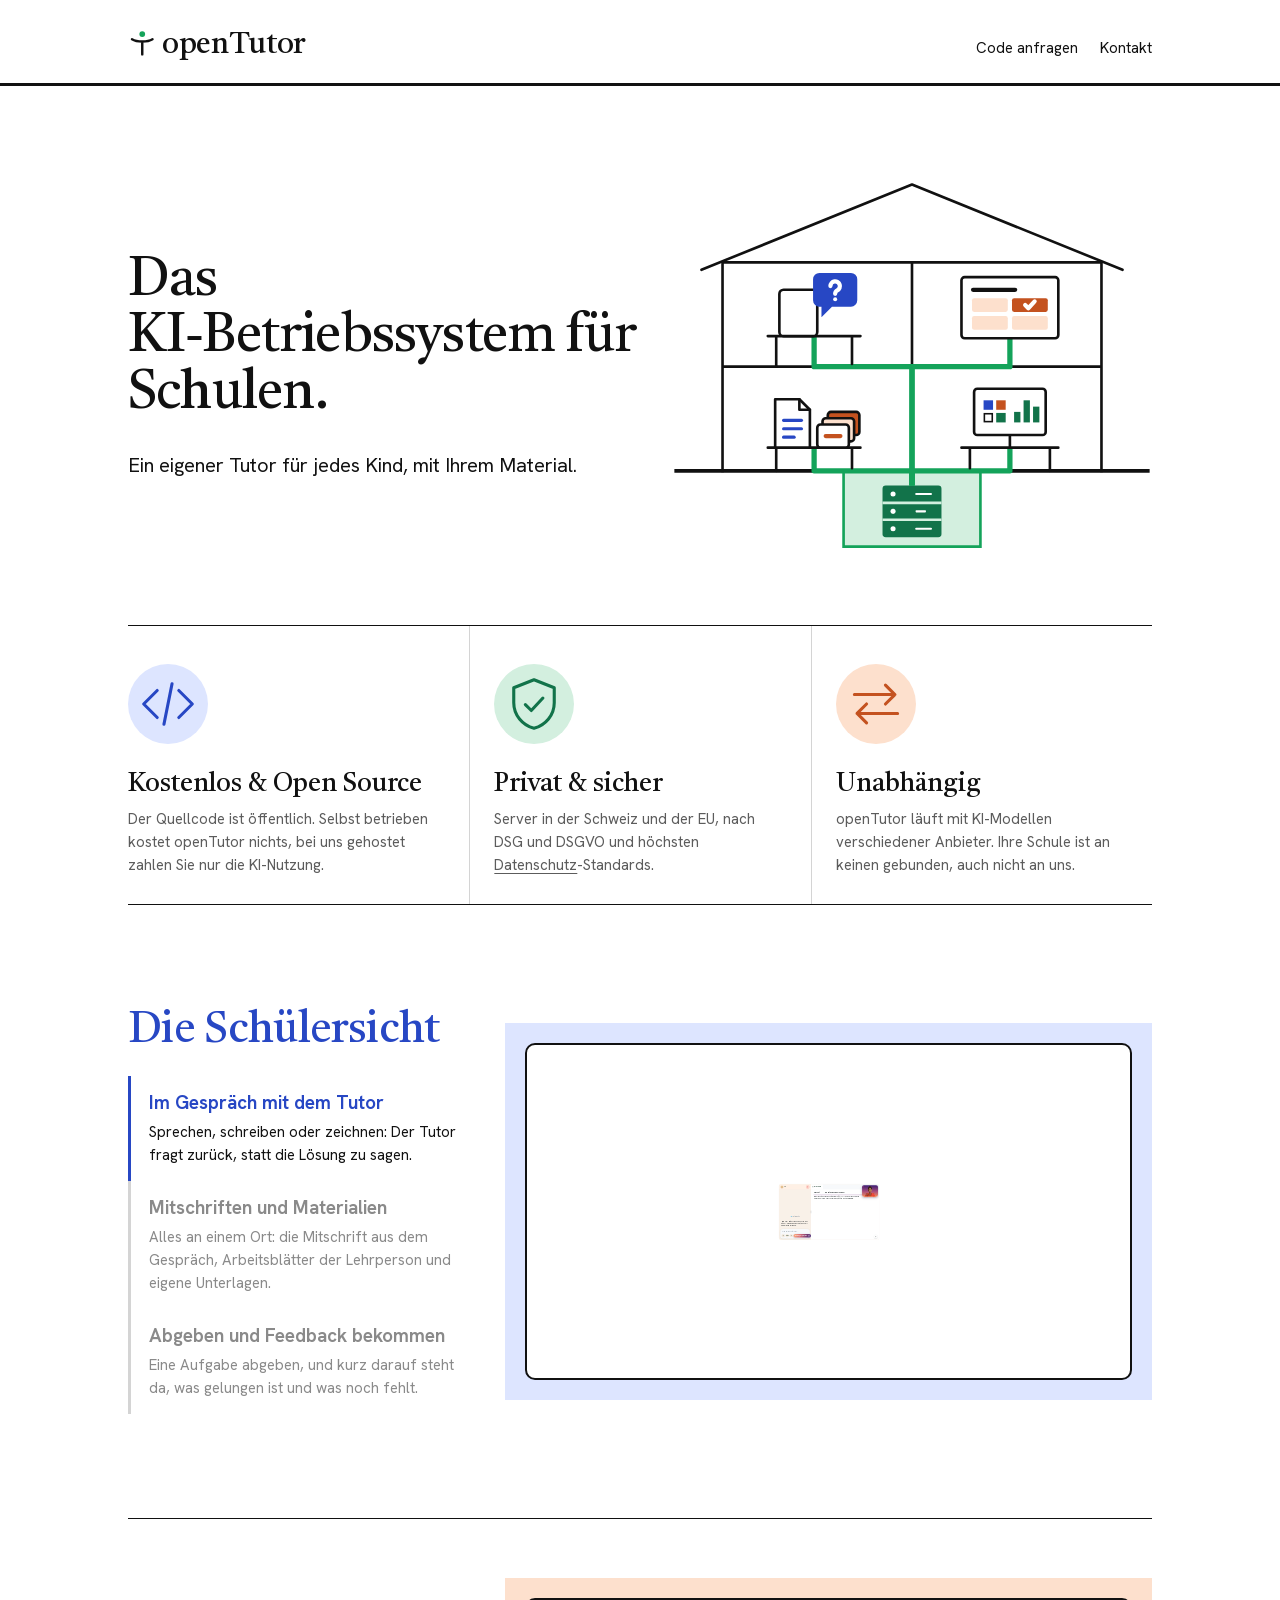
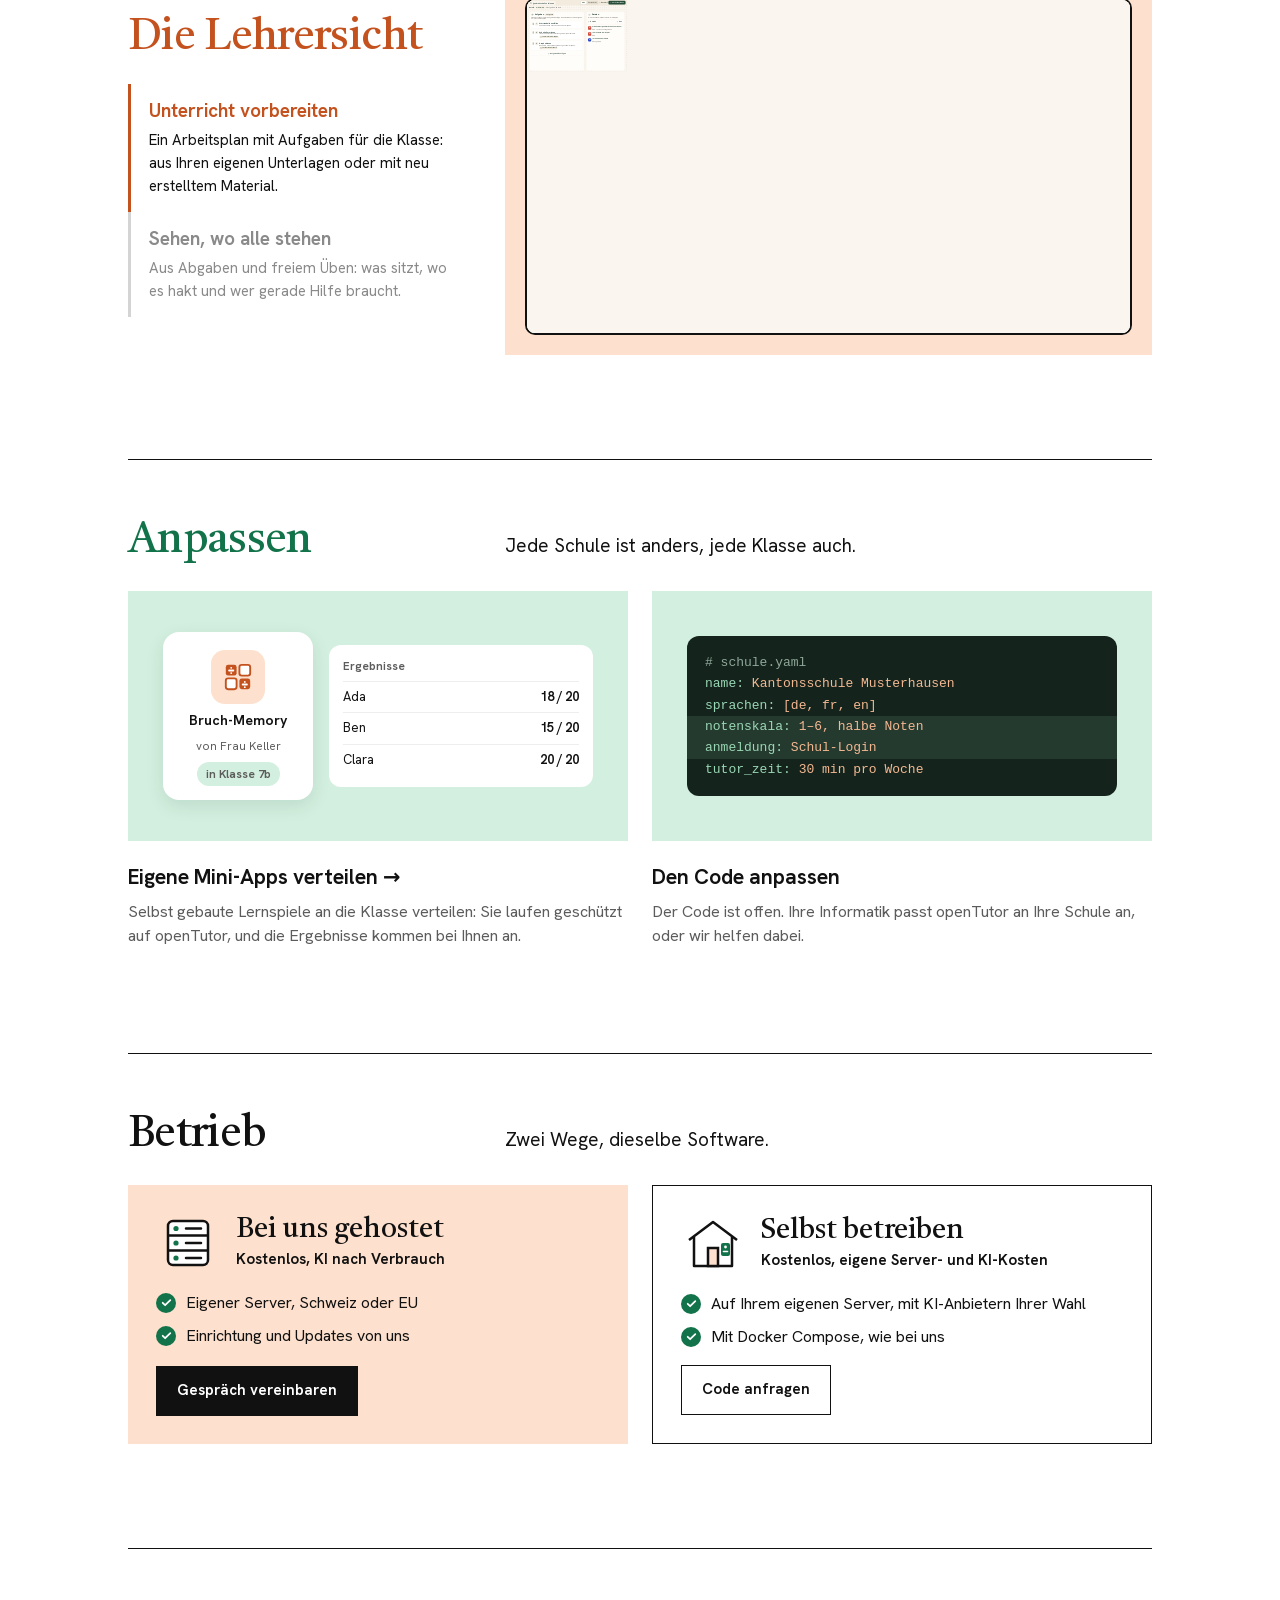
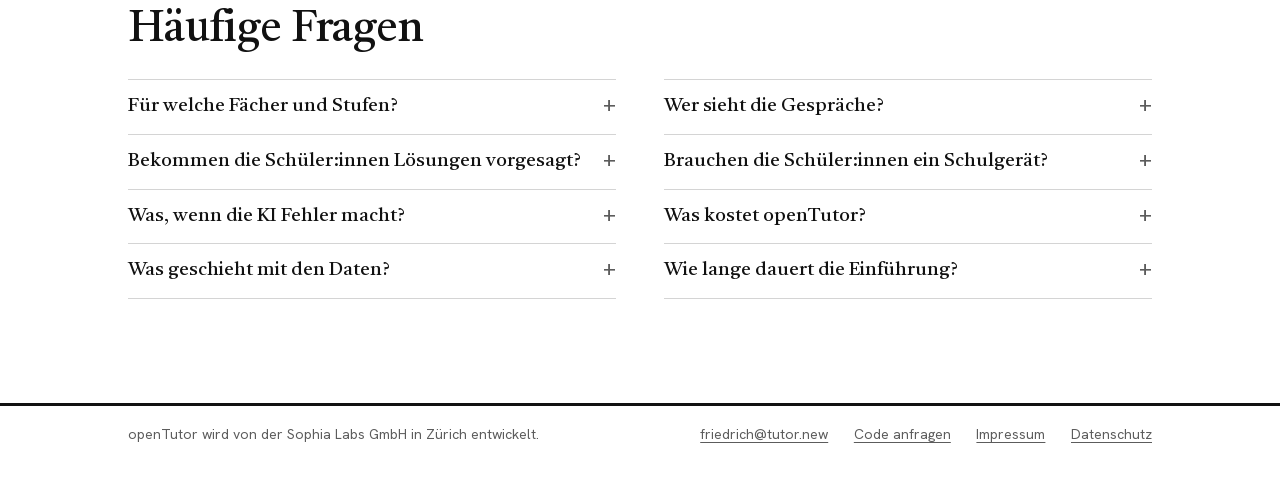
==== commit 0fa44659: "openTutor: logo, Lernspiele, Impressum, compact FAQ, link previews - T-figure logo in the header; fa" ====
--- a/index.html
+++ b/index.html
@@ -3,10 +3,29 @@
 <head>
     <meta charset="utf-8">
     <meta name="viewport" content="width=device-width, initial-scale=1">
-    <title>openTutor – der offene KI-Tutor für Schulen</title>
-    <meta name="description" content="openTutor ist der offene KI-Tutor für Schulen: Jede Schülerin und jeder Schüler übt eins zu eins mit dem Material der Lehrperson. Open Source, kostenlos, gehostet in der Schweiz und der EU.">
+    <title>openTutor – Das KI-Betriebssystem für Schulen</title>
+    <meta name="description" content="Das KI-Betriebssystem für Schulen: ein eigener Tutor für jedes Kind, mit dem Material der Lehrperson. Open Source, kostenlos, Server in der Schweiz und der EU.">
+    <link rel="canonical" href="https://open.tutor.new/">
+    <link rel="icon" href="/favicon.ico" sizes="32x32">
+    <link rel="icon" href="/favicon.svg" type="image/svg+xml">
+    <link rel="icon" href="/favicon-96.png" type="image/png" sizes="96x96">
+    <link rel="apple-touch-icon" href="/apple-touch-icon.png">
+    <link rel="manifest" href="/site.webmanifest">
+    <meta name="theme-color" content="#ffffff">
+    <meta property="og:type" content="website">
+    <meta property="og:site_name" content="openTutor">
+    <meta property="og:locale" content="de_CH">
+    <meta property="og:url" content="https://open.tutor.new/">
+    <meta property="og:title" content="openTutor – Das KI-Betriebssystem für Schulen">
+    <meta property="og:description" content="Das KI-Betriebssystem für Schulen: ein eigener Tutor für jedes Kind, mit dem Material der Lehrperson. Open Source, kostenlos, Server in der Schweiz und der EU.">
+    <meta property="og:image" content="https://open.tutor.new/og/opentutor.png">
+    <meta property="og:image:width" content="1200">
+    <meta property="og:image:height" content="630">
+    <meta property="og:image:alt" content="openTutor – Das KI-Betriebssystem für Schulen. Ein Schulhaus im Schnitt: vier Zimmer, verbunden mit einem Server im Keller.">
+    <meta name="twitter:card" content="summary_large_image">
+    <script type="application/ld+json">{"@context": "https://schema.org", "@graph": [{"@type": "WebSite", "@id": "https://open.tutor.new/#website", "url": "https://open.tutor.new/", "name": "openTutor", "inLanguage": "de", "publisher": {"@id": "https://open.tutor.new/#organization"}}, {"@type": "Organization", "@id": "https://open.tutor.new/#organization", "name": "openTutor", "url": "https://open.tutor.new/", "logo": "https://open.tutor.new/icon-512.png"}]}</script>
     <link rel="preload" href="/fonts/Castoro-400-latin.woff2" as="font" type="font/woff2" crossorigin>
-    <link rel="stylesheet" href="/style.css?v=e0d635305e">
+    <link rel="stylesheet" href="/style.css?v=c2c5f101f2">
     <style>
         .lead {
             text-wrap: balance;
@@ -1156,43 +1175,9 @@
         }
 
         /* FAQ: questions and short answers in two columns. */
-        .faq {
-            display: grid;
-            grid-template-columns: 1fr 1fr;
-            gap: 28px 48px;
-            margin: 0;
-        }
-
-        .faq div {
-            padding-top: 14px;
-            border-top: 1px solid var(--rule);
-        }
-
-        .faq dt {
-            margin-bottom: 6px;
-            font-family: var(--serif);
-            font-size: 21px;
-            line-height: 1.25;
-        }
-
-        .faq a {
-            white-space: nowrap;
-        }
-
-        .faq dd {
-            margin: 0;
-            font-size: 16px;
-            color: var(--muted);
-        }
-
         @media (max-width: 860px) {
-            .sheet-grid,
-            .faq {
+            .sheet-grid {
                 grid-template-columns: 1fr;
-            }
-
-            .faq {
-                gap: 22px;
             }
         }
 
@@ -1206,13 +1191,114 @@
                 gap: 2px;
             }
         }
+
+        /* FAQ: only the questions show, in two columns; a click on a row opens its answer and
+           closes the one open before (details sharing a name). */
+        .qa {
+            display: grid;
+            grid-template-columns: 1fr 1fr;
+            gap: 0 48px;
+            align-items: start;
+        }
+
+        .qa-col {
+            border-bottom: 1px solid var(--rule);
+        }
+
+        .qa details {
+            border-top: 1px solid var(--rule);
+        }
+
+        .qa summary {
+            display: flex;
+            gap: 16px;
+            justify-content: space-between;
+            align-items: baseline;
+            padding: 13px 0 14px;
+            font-family: var(--serif);
+            font-size: 19px;
+            line-height: 1.3;
+            list-style: none;
+            cursor: pointer;
+        }
+
+        .qa summary::-webkit-details-marker {
+            display: none;
+        }
+
+        .qa summary::after {
+            content: "+";
+            flex: none;
+            font-family: var(--sans);
+            font-size: 22px;
+            line-height: 1;
+            color: var(--muted);
+            transition: transform 0.25s ease;
+        }
+
+        .qa details[open] summary::after {
+            transform: rotate(45deg);
+        }
+
+        .qa summary:hover {
+            color: #2747c4;
+        }
+
+        .qa p {
+            max-width: 34em;
+            margin: -2px 0 18px;
+            font-size: 16px;
+            color: var(--muted);
+        }
+
+        .qa a {
+            white-space: nowrap;
+        }
+
+        /* Anpassen: the mini-app panel is one link to the Lernspiele page. */
+        a.two-card {
+            display: block;
+            color: inherit;
+            text-decoration: none;
+        }
+
+        a.two-card .two-vis {
+            transition: background 0.2s ease;
+        }
+
+        a.two-card:hover .two-vis {
+            background: #c4e8d3;
+        }
+
+        a.two-card:hover h3 {
+            color: #2747c4;
+        }
+
+        .two-card .go {
+            display: inline-block;
+            transition: transform 0.2s ease;
+        }
+
+        a.two-card:hover .go {
+            transform: translateX(4px);
+        }
+
+        @media (max-width: 860px) {
+            .qa {
+                grid-template-columns: 1fr;
+            }
+
+            .qa-col:first-child {
+                border-bottom: 0;
+            }
+        }
     </style>
 </head>
 <body>
 
 <header class="masthead">
     <div class="wrap">
-        <a class="wordmark" href="/">openTutor</a>
+        <a class="wordmark" href="/"><svg class="wordmark-mark" viewBox="0 0 64 64" aria-hidden="true"><circle cx="32" cy="11.5" r="6.5" fill="#14a35a"/><path stroke="currentColor" d="M9 23c11 7 35 7 46 0M32 28.5V57" fill="none" stroke-width="5.5" stroke-linecap="round" stroke-linejoin="round"/></svg>openTutor</a>
         <nav aria-label="Links">
             <a href="mailto:friedrich@tutor.new?subject=Code%20von%20openTutor%20anfragen">Code anfragen</a>
             <a href="mailto:friedrich@tutor.new">Kontakt</a>
@@ -1294,7 +1380,7 @@
                 <li>
                     <svg class="icon icon-safe" viewBox="0 0 48 48" aria-hidden="true"><circle class="tint" cx="24" cy="24" r="20"/><g class="glyph" transform="translate(7.8 7.8) scale(1.35)"><path class="ic-shield" d="M12 3l7.5 3v5.5c0 4.6-3.2 8.3-7.5 9.5-4.3-1.2-7.5-4.9-7.5-9.5V6z"/><path class="ic-tick" pathLength="1" d="M8.8 12.2l2.2 2.2 4.3-4.6"/></g></svg>
                     <h2>Privat &amp; sicher</h2>
-                    <p>Server in der Schweiz und der EU, nach DSG und DSGVO. Die Daten Ihrer Klassen trainieren keine KI-Modelle. <a href="/datenschutz.html">Zum Datenschutz-Steckbrief</a></p>
+                    <p>Server in der Schweiz und der EU, nach DSG und DSGVO und höchsten <a href="/datenschutz.html">Datenschutz</a>-Standards.</p>
                 </li>
                 <li>
                     <svg class="icon icon-free" viewBox="0 0 48 48" aria-hidden="true"><circle class="tint" cx="24" cy="24" r="20"/><g class="glyph" transform="translate(7.8 7.8) scale(1.35)"><path class="ic-top" d="M4 8.5h15M15.5 5l3.5 3.5-3.5 3.5"/><path class="ic-bot" d="M20 15.5H5M8.5 12L5 15.5 8.5 19"/></g></svg>
@@ -1418,16 +1504,16 @@
                 <p>Jede Schule ist anders, jede Klasse auch.</p>
             </div>
             <div class="two">
-                <article>
+                <a class="two-card" href="/lernspiele.html">
                     <div class="two-vis" aria-hidden="true">
                         <div class="mini">
                             <div class="mini-app"><i><svg viewBox="0 0 32 32" width="30" height="30"><rect x="3" y="3" width="11.5" height="11.5" rx="2.5" fill="#c4521f"/><rect x="17.5" y="3" width="11.5" height="11.5" rx="2.5" fill="#fff" stroke="#c4521f" stroke-width="2"/><rect x="3" y="17.5" width="11.5" height="11.5" rx="2.5" fill="#fff" stroke="#c4521f" stroke-width="2"/><rect x="17.5" y="17.5" width="11.5" height="11.5" rx="2.5" fill="#c4521f"/><path d="M6.5 9h4.5M8.75 6.2v.01M8.75 11.8v.01M21 24h4.5M23.25 21.2v.01M23.25 26.8v.01" stroke="#fff" stroke-width="2" stroke-linecap="round"/></svg></i><b>Bruch-Memory</b><span>von Frau Keller</span><span class="mini-tag">in Klasse 7b</span></div>
                             <div class="scores"><b>Ergebnisse</b><div><span>Ada</span><em>18 / 20</em></div><div><span>Ben</span><em>15 / 20</em></div><div><span>Clara</span><em>20 / 20</em></div></div>
                         </div>
                     </div>
-                    <h3>Eigene Mini-Apps verteilen</h3>
+                    <h3>Eigene Mini-Apps verteilen <span class="go" aria-hidden="true">→</span></h3>
                     <p>Selbst gebaute Lernspiele an die Klasse verteilen: Sie laufen geschützt auf openTutor, und die Ergebnisse kommen bei Ihnen an.</p>
-                </article>
+                </a>
                 <article>
                     <div class="two-vis" aria-hidden="true">
                         <div class="code"><span class="f"># schule.yaml</span><br><span class="k">name:</span> <span class="v">Kantonsschule Musterhausen</span><br><span class="k">sprachen:</span> <span class="v">[de, fr, en]</span><br><span class="add"><span class="k">notenskala:</span> <span class="v">1–6, halbe Noten</span></span><span class="add"><span class="k">anmeldung:</span> <span class="v">Schul-Login</span></span><span class="k">tutor_zeit:</span> <span class="v">30 min pro Woche</span></div>
@@ -1452,7 +1538,7 @@
                         <li>Eigener Server, Schweiz oder EU</li>
                         <li>Einrichtung und Updates von uns</li>
                     </ul>
-                    <a class="btn btn-primary" href="https://tutor.new/gespraech.html">Gespräch vereinbaren</a>
+                    <a class="btn btn-primary" href="mailto:friedrich@tutor.new?subject=Gespr%C3%A4ch%20zu%20openTutor">Gespräch vereinbaren</a>
                 </div>
                 <div class="host host-self">
                     <div class="host-top"><svg viewBox="0 0 64 64" aria-hidden="true"><path d="M8 28L32 10l24 18" fill="none" stroke="#111" stroke-width="2.5" stroke-linejoin="round"/><path d="M13 25v29h38V25" fill="#fff" stroke="#111" stroke-width="2.5" stroke-linejoin="round"/><rect x="27" y="36" width="10" height="18" fill="#fde0cd" stroke="#111" stroke-width="2.5"/><rect x="40" y="31" width="9" height="13" rx="2" fill="#12734a"/><circle cx="44.5" cy="35" r="1.4" fill="#fff"/><path d="M42.5 39.5h4" stroke="#fff" stroke-width="1.6" stroke-linecap="round"/></svg><div><h3>Selbst betreiben</h3><p class="host-price">Kostenlos, eigene Server- und KI-Kosten</p></div></div>
@@ -1470,16 +1556,20 @@
             <div class="sbs-head">
                 <h2>Häufige Fragen</h2>
             </div>
-            <dl class="faq">
-                <div><dt>Für welche Fächer und Stufen?</dt><dd>Für alle Fächer und Stufen. Der Tutor übt mit dem Material, das Sie hochladen.</dd></div>
-                <div><dt>Bekommen die Schüler:innen Lösungen vorgesagt?</dt><dd>Nein. Der Tutor fragt zurück und gibt Denkanstösse, den nächsten Schritt machen die Schüler:innen selbst.</dd></div>
-                <div><dt>Was, wenn die KI Fehler macht?</dt><dd>Der Tutor arbeitet mit Ihrem Material, nicht mit dem freien Netz. Und Sie sehen jede Interaktion und können eingreifen.</dd></div>
-                <div><dt>Was geschieht mit den Daten?</dt><dd>Sie bleiben auf Servern in der Schweiz oder EU, nach DSG und DSGVO, und trainieren keine KI-Modelle. Mehr im <a href="/datenschutz.html">Datenschutz-Steckbrief</a>.</dd></div>
-                <div><dt>Wer sieht die Gespräche?</dt><dd>Die Lehrpersonen der Klasse. Berührt ein Gespräch ein heikles Thema, wird die Lehrperson informiert.</dd></div>
-                <div><dt>Brauchen die Schüler:innen ein Schulgerät?</dt><dd>Nein. openTutor läuft im Browser und als App, auch auf dem eigenen Handy. Angemeldet wird mit einem Code.</dd></div>
-                <div><dt>Was kostet openTutor?</dt><dd>Selbst betrieben nichts. Bei uns gehostet ebenfalls nichts, bezahlt wird nur die KI-Nutzung als Tutor-Zeit.</dd></div>
-                <div><dt>Wie lange dauert die Einführung?</dt><dd>Eine Klasse ist in einer Freistunde eingerichtet: Material hochladen, Codes verteilen, loslegen.</dd></div>
-            </dl>
+            <div class="qa">
+                <div class="qa-col">
+                    <details name="faq"><summary>Für welche Fächer und Stufen?</summary><p>Für alle Fächer und Stufen. Der Tutor übt mit dem Material, das Sie hochladen.</p></details>
+                    <details name="faq"><summary>Bekommen die Schüler:innen Lösungen vorgesagt?</summary><p>Nein. Der Tutor fragt zurück und gibt Denkanstösse, den nächsten Schritt machen die Schüler:innen selbst.</p></details>
+                    <details name="faq"><summary>Was, wenn die KI Fehler macht?</summary><p>Der Tutor arbeitet mit Ihrem Material, nicht mit dem freien Netz. Und Sie sehen jede Interaktion und können eingreifen.</p></details>
+                    <details name="faq"><summary>Was geschieht mit den Daten?</summary><p>Sie bleiben auf Servern in der Schweiz oder EU, nach DSG und DSGVO, und trainieren keine KI-Modelle. Mehr im <a href="/datenschutz.html">Datenschutz-Steckbrief</a>.</p></details>
+                </div>
+                <div class="qa-col">
+                    <details name="faq"><summary>Wer sieht die Gespräche?</summary><p>Die Lehrpersonen der Klasse. Berührt ein Gespräch ein heikles Thema, wird die Lehrperson informiert.</p></details>
+                    <details name="faq"><summary>Brauchen die Schüler:innen ein Schulgerät?</summary><p>Nein. openTutor läuft im Browser und als App, auch auf dem eigenen Handy. Angemeldet wird mit einem Code.</p></details>
+                    <details name="faq"><summary>Was kostet openTutor?</summary><p>Selbst betrieben nichts. Bei uns gehostet ebenfalls nichts, bezahlt wird nur die KI-Nutzung als Tutor-Zeit.</p></details>
+                    <details name="faq"><summary>Wie lange dauert die Einführung?</summary><p>Eine Klasse ist in einer Freistunde eingerichtet: Material hochladen, Codes verteilen, loslegen.</p></details>
+                </div>
+            </div>
         </div>
     </section>
 
@@ -1487,12 +1577,11 @@
 
 <footer class="colophon">
     <div class="wrap">
-        <p>openTutor wird von der Sophia Edu Labs GmbH in Zürich entwickelt.</p>
+        <p>openTutor wird von der Sophia Labs GmbH in Zürich entwickelt.</p>
         <a href="mailto:friedrich@tutor.new">friedrich@tutor.new</a>
         <a href="mailto:friedrich@tutor.new?subject=Code%20von%20openTutor%20anfragen">Code anfragen</a>
-        <a href="https://tutor.new/impressum.html">Impressum</a>
-        <a href="/datenschutz.html">Datenschutz</a>
-        <a href="https://tutor.new">tutor.new</a>
+        <a href="/impressum.html">Impressum</a>
+        <a href="/impressum.html#datenschutz">Datenschutz</a>
     </div>
 </footer>
 
--- a/style.css
+++ b/style.css
@@ -87,6 +87,18 @@
     text-decoration: none;
 }
 
+/* The T-figure mark sits on the wordmark's baseline and scales with its font size. */
+.wordmark {
+    white-space: nowrap;
+}
+
+.wordmark-mark {
+    width: 0.95em;
+    height: 0.95em;
+    margin-right: 0.18em;
+    vertical-align: -0.14em;
+}
+
 .masthead nav {
     display: flex;
     gap: 1.4rem;
@@ -233,8 +245,35 @@
 }
 
 @media (max-width: 380px) {
+    .masthead .wrap {
+        gap: 10px;
+    }
+
+    .wordmark {
+        font-size: 21px;
+    }
+
+    .masthead nav {
+        font-size: 14px;
+    }
+
     .masthead nav a {
-        padding-left: 7px;
-        padding-right: 7px;
-    }
-}
+        padding-left: 6px;
+        padding-right: 6px;
+    }
+}
+
+@media (max-width: 340px) {
+    .wordmark {
+        font-size: 19px;
+    }
+
+    .masthead nav {
+        font-size: 13px;
+    }
+
+    .masthead nav a {
+        padding-left: 4px;
+        padding-right: 4px;
+    }
+}
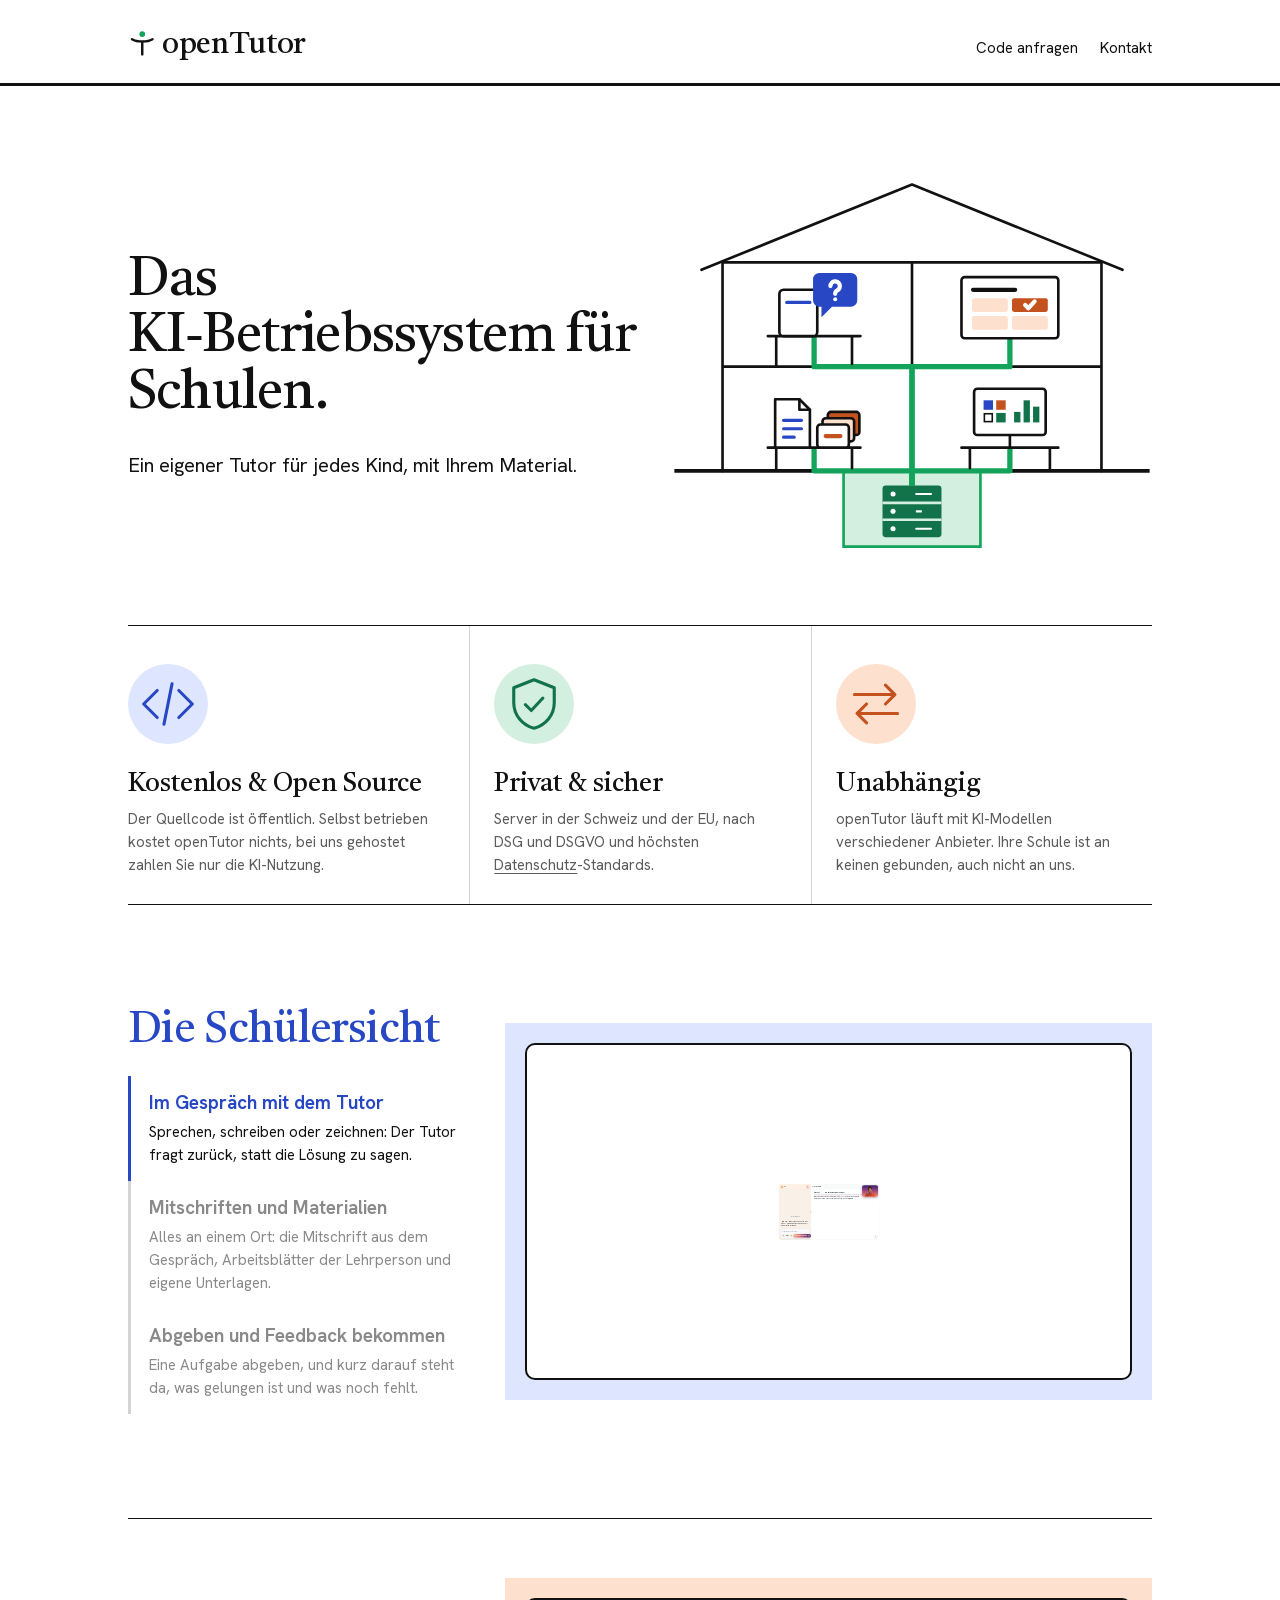
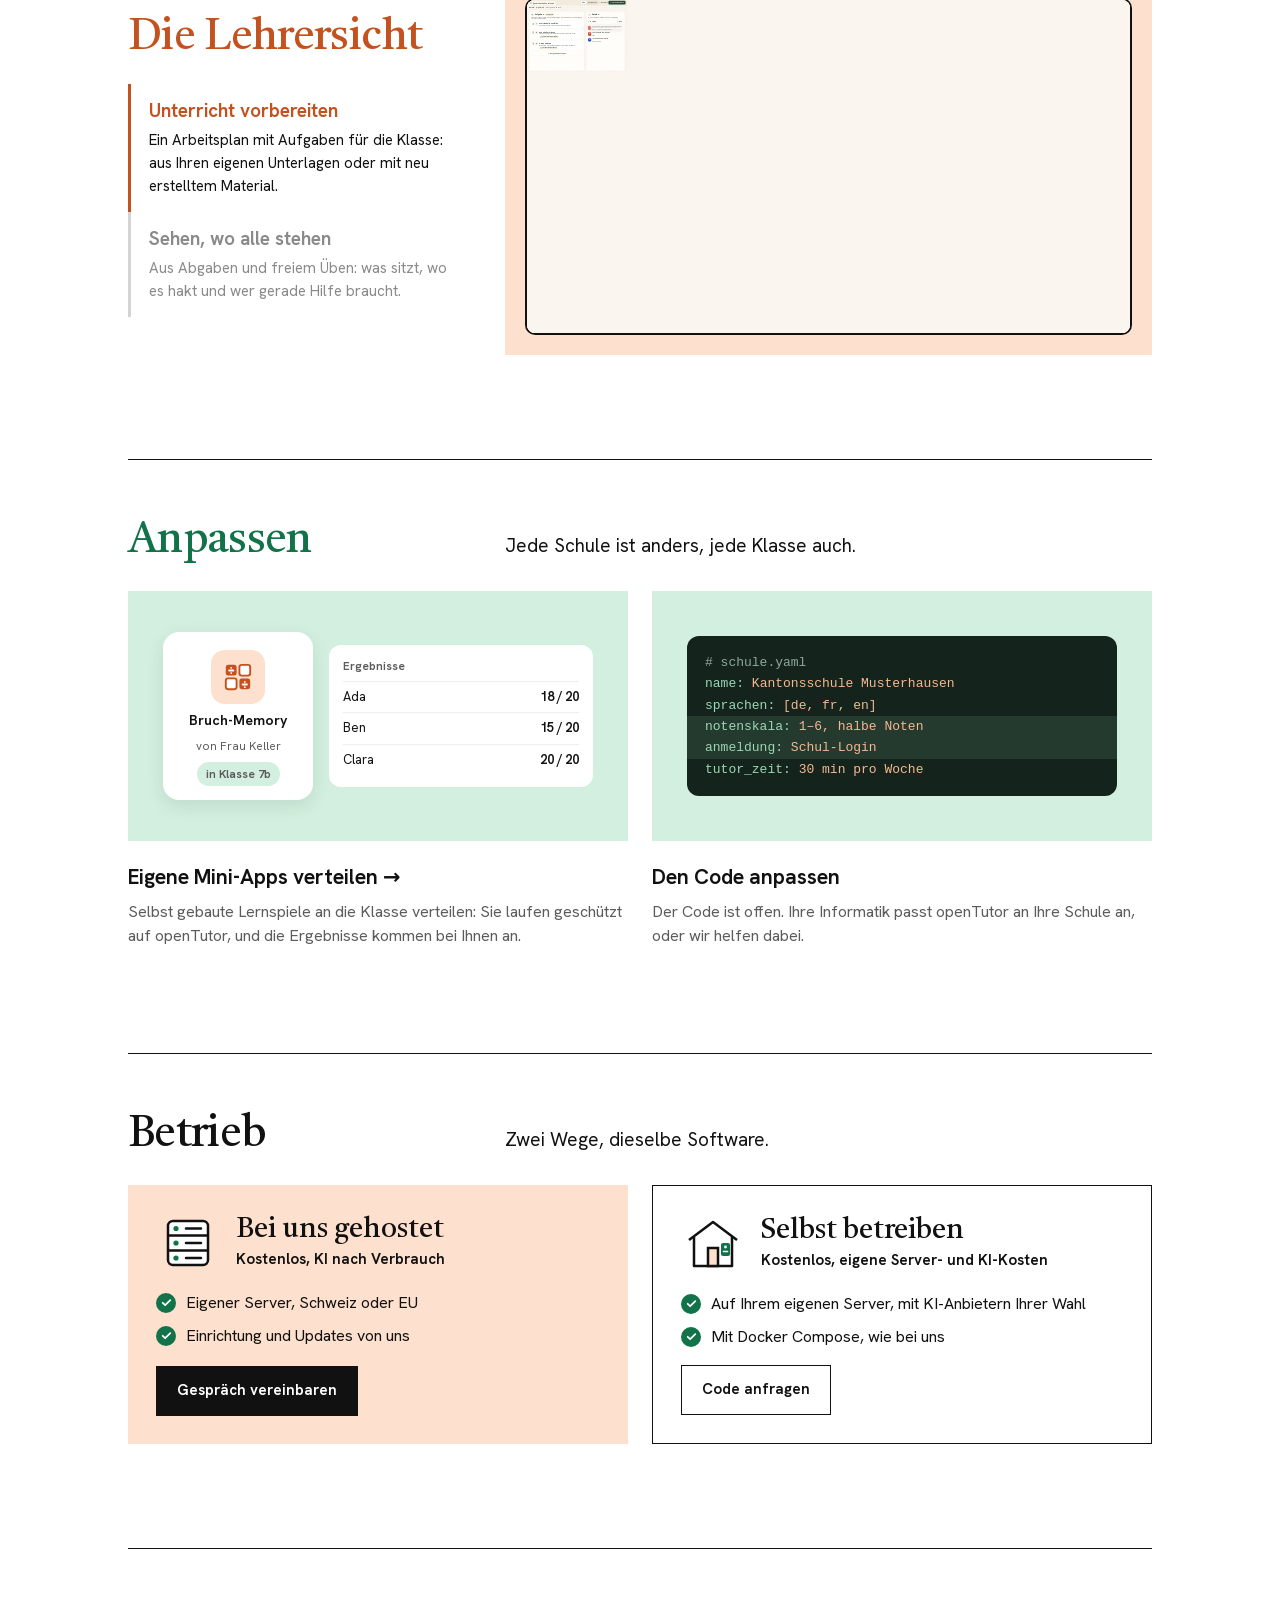
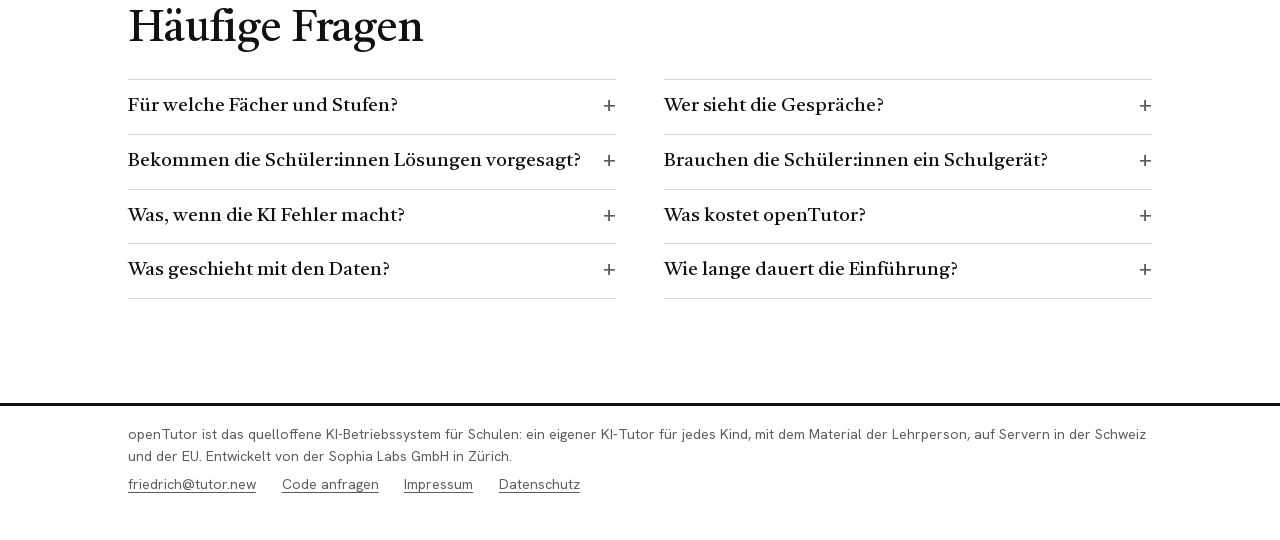
==== commit 9e10bba2: "openTutor: structured data, clean addresses, fixed description line Subpages move to /datenschutz/, " ====
--- a/index.html
+++ b/index.html
@@ -23,7 +23,7 @@
     <meta property="og:image:height" content="630">
     <meta property="og:image:alt" content="openTutor – Das KI-Betriebssystem für Schulen. Ein Schulhaus im Schnitt: vier Zimmer, verbunden mit einem Server im Keller.">
     <meta name="twitter:card" content="summary_large_image">
-    <script type="application/ld+json">{"@context": "https://schema.org", "@graph": [{"@type": "WebSite", "@id": "https://open.tutor.new/#website", "url": "https://open.tutor.new/", "name": "openTutor", "inLanguage": "de", "publisher": {"@id": "https://open.tutor.new/#organization"}}, {"@type": "Organization", "@id": "https://open.tutor.new/#organization", "name": "openTutor", "url": "https://open.tutor.new/", "logo": "https://open.tutor.new/icon-512.png"}]}</script>
+    <script type="application/ld+json">{"@context": "https://schema.org", "@graph": [{"@type": "WebSite", "@id": "https://open.tutor.new/#website", "url": "https://open.tutor.new/", "name": "openTutor", "inLanguage": "de", "publisher": {"@id": "https://open.tutor.new/#organization"}}, {"@type": "Organization", "@id": "https://open.tutor.new/#organization", "name": "Sophia Labs GmbH", "url": "https://open.tutor.new/", "logo": "https://open.tutor.new/icon-512.png", "email": "friedrich@tutor.new", "address": {"@type": "PostalAddress", "streetAddress": "Schärenmoosstrasse 76", "postalCode": "8052", "addressLocality": "Zürich", "addressCountry": "CH"}, "taxID": "CHE-441.358.240"}, {"@type": "SoftwareApplication", "@id": "https://open.tutor.new/#software", "name": "openTutor", "description": "openTutor ist das quelloffene KI-Betriebssystem für Schulen: ein eigener KI-Tutor für jedes Kind, mit dem Material der Lehrperson, auf Servern in der Schweiz und der EU.", "url": "https://open.tutor.new/", "applicationCategory": "EducationalApplication", "operatingSystem": "Web, iOS, Android", "inLanguage": "de", "author": {"@id": "https://open.tutor.new/#organization"}, "publisher": {"@id": "https://open.tutor.new/#organization"}, "offers": {"@type": "Offer", "price": "0", "priceCurrency": "CHF", "description": "Die Software ist kostenlos. Bei uns gehostet zahlt die Schule die KI-Nutzung nach Verbrauch."}}, {"@type": "WebPage", "@id": "https://open.tutor.new/#webpage", "url": "https://open.tutor.new/", "name": "openTutor – Das KI-Betriebssystem für Schulen", "inLanguage": "de", "isPartOf": {"@id": "https://open.tutor.new/#website"}, "about": {"@id": "https://open.tutor.new/#software"}, "dateModified": "2026-11-27"}, {"@type": "FAQPage", "@id": "https://open.tutor.new/#faq", "url": "https://open.tutor.new/", "mainEntity": [{"@type": "Question", "name": "Für welche Fächer und Stufen?", "acceptedAnswer": {"@type": "Answer", "text": "Für alle Fächer und Stufen. Der Tutor übt mit dem Material, das Sie hochladen."}}, {"@type": "Question", "name": "Bekommen die Schüler:innen Lösungen vorgesagt?", "acceptedAnswer": {"@type": "Answer", "text": "Nein. Der Tutor fragt zurück und gibt Denkanstösse, den nächsten Schritt machen die Schüler:innen selbst."}}, {"@type": "Question", "name": "Was, wenn die KI Fehler macht?", "acceptedAnswer": {"@type": "Answer", "text": "Der Tutor arbeitet mit Ihrem Material, nicht mit dem freien Netz. Und Sie sehen jede Interaktion und können eingreifen."}}, {"@type": "Question", "name": "Was geschieht mit den Daten?", "acceptedAnswer": {"@type": "Answer", "text": "Sie bleiben auf Servern in der Schweiz oder EU, nach DSG und DSGVO, und trainieren keine KI-Modelle. Mehr im Datenschutz-Steckbrief."}}, {"@type": "Question", "name": "Wer sieht die Gespräche?", "acceptedAnswer": {"@type": "Answer", "text": "Die Lehrpersonen der Klasse. Berührt ein Gespräch ein heikles Thema, wird die Lehrperson informiert."}}, {"@type": "Question", "name": "Brauchen die Schüler:innen ein Schulgerät?", "acceptedAnswer": {"@type": "Answer", "text": "Nein. openTutor läuft im Browser und als App, auch auf dem eigenen Handy. Angemeldet wird mit einem Code."}}, {"@type": "Question", "name": "Was kostet openTutor?", "acceptedAnswer": {"@type": "Answer", "text": "Selbst betrieben nichts. Bei uns gehostet ebenfalls nichts, bezahlt wird nur die KI-Nutzung als Tutor-Zeit."}}, {"@type": "Question", "name": "Wie lange dauert die Einführung?", "acceptedAnswer": {"@type": "Answer", "text": "Eine Klasse ist in einer Freistunde eingerichtet: Material hochladen, Codes verteilen, loslegen."}}]}]}</script>
     <link rel="preload" href="/fonts/Castoro-400-latin.woff2" as="font" type="font/woff2" crossorigin>
     <link rel="stylesheet" href="/style.css?v=c2c5f101f2">
     <style>
@@ -1380,7 +1380,7 @@
                 <li>
                     <svg class="icon icon-safe" viewBox="0 0 48 48" aria-hidden="true"><circle class="tint" cx="24" cy="24" r="20"/><g class="glyph" transform="translate(7.8 7.8) scale(1.35)"><path class="ic-shield" d="M12 3l7.5 3v5.5c0 4.6-3.2 8.3-7.5 9.5-4.3-1.2-7.5-4.9-7.5-9.5V6z"/><path class="ic-tick" pathLength="1" d="M8.8 12.2l2.2 2.2 4.3-4.6"/></g></svg>
                     <h2>Privat &amp; sicher</h2>
-                    <p>Server in der Schweiz und der EU, nach DSG und DSGVO und höchsten <a href="/datenschutz.html">Datenschutz</a>-Standards.</p>
+                    <p>Server in der Schweiz und der EU, nach DSG und DSGVO und höchsten <a href="/datenschutz/">Datenschutz</a>-Standards.</p>
                 </li>
                 <li>
                     <svg class="icon icon-free" viewBox="0 0 48 48" aria-hidden="true"><circle class="tint" cx="24" cy="24" r="20"/><g class="glyph" transform="translate(7.8 7.8) scale(1.35)"><path class="ic-top" d="M4 8.5h15M15.5 5l3.5 3.5-3.5 3.5"/><path class="ic-bot" d="M20 15.5H5M8.5 12L5 15.5 8.5 19"/></g></svg>
@@ -1504,7 +1504,7 @@
                 <p>Jede Schule ist anders, jede Klasse auch.</p>
             </div>
             <div class="two">
-                <a class="two-card" href="/lernspiele.html">
+                <a class="two-card" href="/lernspiele/">
                     <div class="two-vis" aria-hidden="true">
                         <div class="mini">
                             <div class="mini-app"><i><svg viewBox="0 0 32 32" width="30" height="30"><rect x="3" y="3" width="11.5" height="11.5" rx="2.5" fill="#c4521f"/><rect x="17.5" y="3" width="11.5" height="11.5" rx="2.5" fill="#fff" stroke="#c4521f" stroke-width="2"/><rect x="3" y="17.5" width="11.5" height="11.5" rx="2.5" fill="#fff" stroke="#c4521f" stroke-width="2"/><rect x="17.5" y="17.5" width="11.5" height="11.5" rx="2.5" fill="#c4521f"/><path d="M6.5 9h4.5M8.75 6.2v.01M8.75 11.8v.01M21 24h4.5M23.25 21.2v.01M23.25 26.8v.01" stroke="#fff" stroke-width="2" stroke-linecap="round"/></svg></i><b>Bruch-Memory</b><span>von Frau Keller</span><span class="mini-tag">in Klasse 7b</span></div>
@@ -1561,7 +1561,7 @@
                     <details name="faq"><summary>Für welche Fächer und Stufen?</summary><p>Für alle Fächer und Stufen. Der Tutor übt mit dem Material, das Sie hochladen.</p></details>
                     <details name="faq"><summary>Bekommen die Schüler:innen Lösungen vorgesagt?</summary><p>Nein. Der Tutor fragt zurück und gibt Denkanstösse, den nächsten Schritt machen die Schüler:innen selbst.</p></details>
                     <details name="faq"><summary>Was, wenn die KI Fehler macht?</summary><p>Der Tutor arbeitet mit Ihrem Material, nicht mit dem freien Netz. Und Sie sehen jede Interaktion und können eingreifen.</p></details>
-                    <details name="faq"><summary>Was geschieht mit den Daten?</summary><p>Sie bleiben auf Servern in der Schweiz oder EU, nach DSG und DSGVO, und trainieren keine KI-Modelle. Mehr im <a href="/datenschutz.html">Datenschutz-Steckbrief</a>.</p></details>
+                    <details name="faq"><summary>Was geschieht mit den Daten?</summary><p>Sie bleiben auf Servern in der Schweiz oder EU, nach DSG und DSGVO, und trainieren keine KI-Modelle. Mehr im <a href="/datenschutz/">Datenschutz-Steckbrief</a>.</p></details>
                 </div>
                 <div class="qa-col">
                     <details name="faq"><summary>Wer sieht die Gespräche?</summary><p>Die Lehrpersonen der Klasse. Berührt ein Gespräch ein heikles Thema, wird die Lehrperson informiert.</p></details>
@@ -1577,11 +1577,11 @@
 
 <footer class="colophon">
     <div class="wrap">
-        <p>openTutor wird von der Sophia Labs GmbH in Zürich entwickelt.</p>
+        <p>openTutor ist das quelloffene KI-Betriebssystem für Schulen: ein eigener KI-Tutor für jedes Kind, mit dem Material der Lehrperson, auf Servern in der Schweiz und der EU. Entwickelt von der Sophia Labs GmbH in Zürich.</p>
         <a href="mailto:friedrich@tutor.new">friedrich@tutor.new</a>
         <a href="mailto:friedrich@tutor.new?subject=Code%20von%20openTutor%20anfragen">Code anfragen</a>
-        <a href="/impressum.html">Impressum</a>
-        <a href="/impressum.html#datenschutz">Datenschutz</a>
+        <a href="/impressum/">Impressum</a>
+        <a href="/impressum/#datenschutz">Datenschutz</a>
     </div>
 </footer>
 
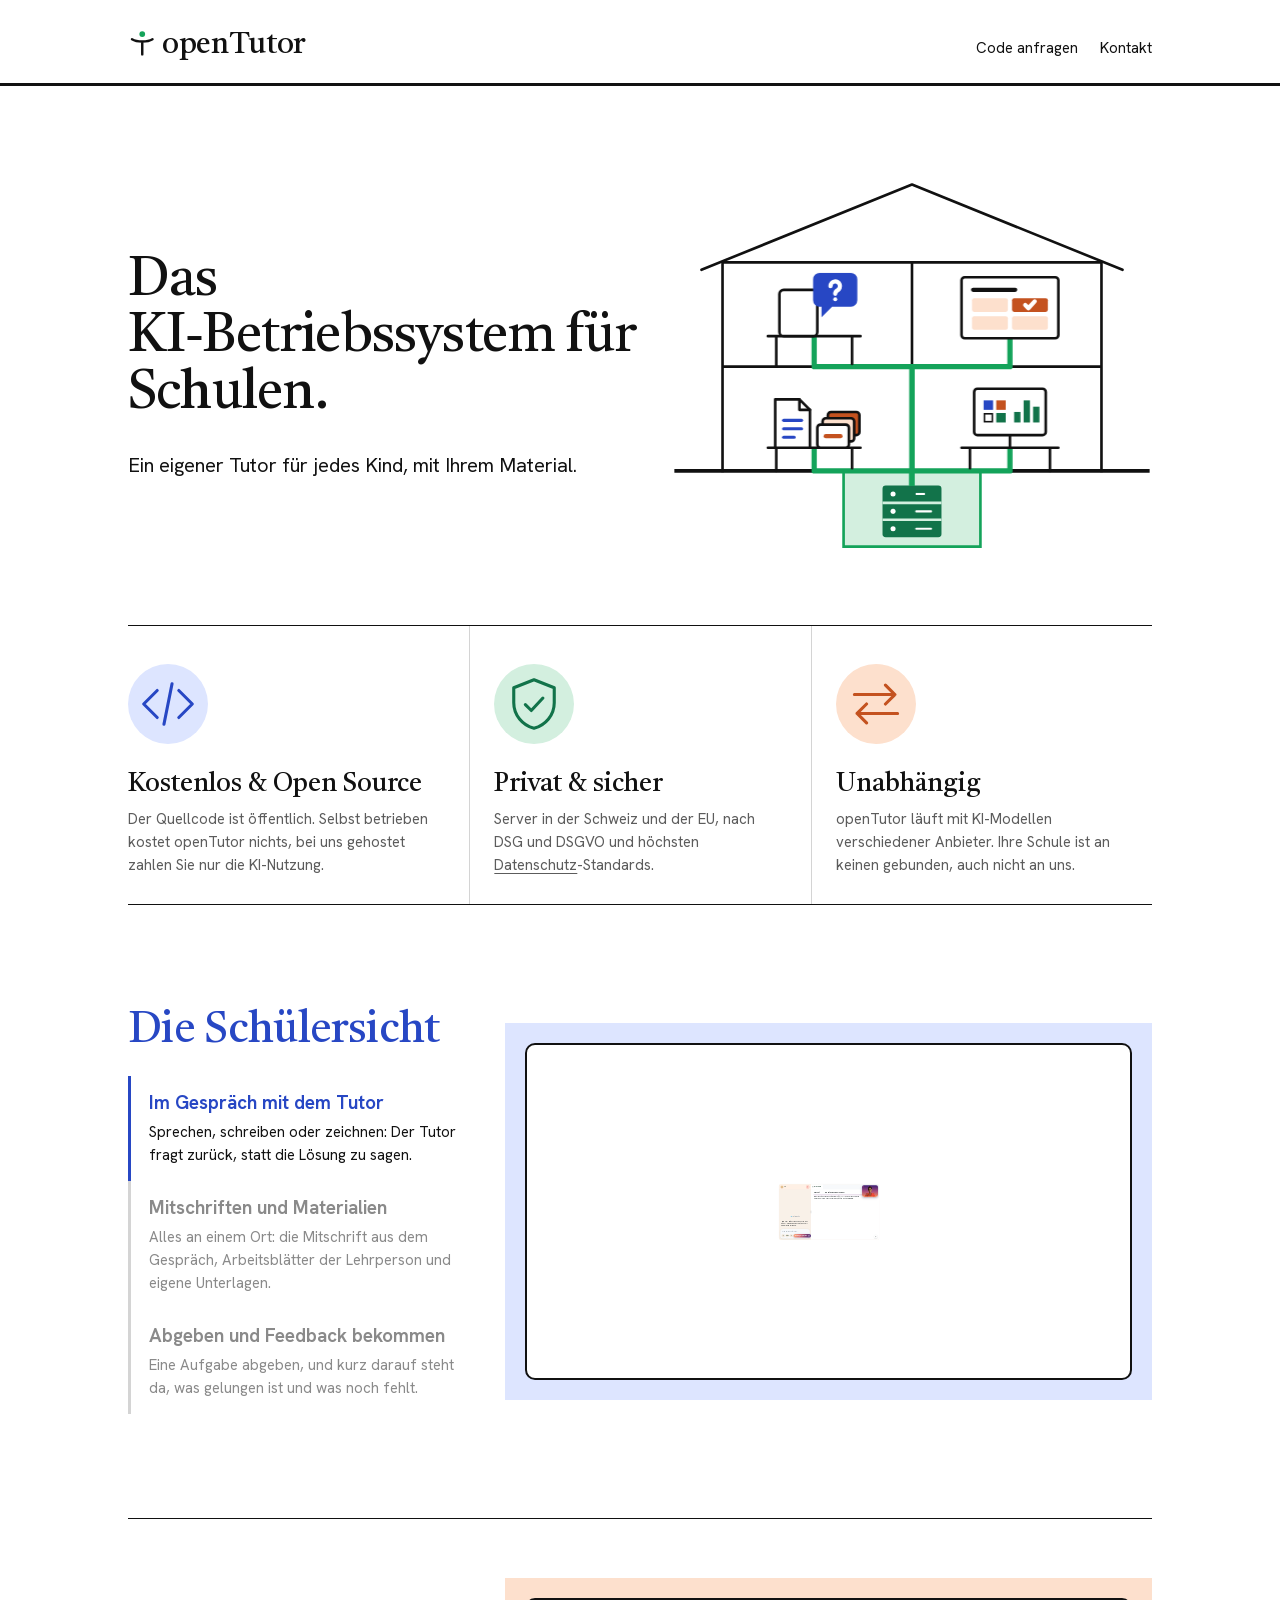
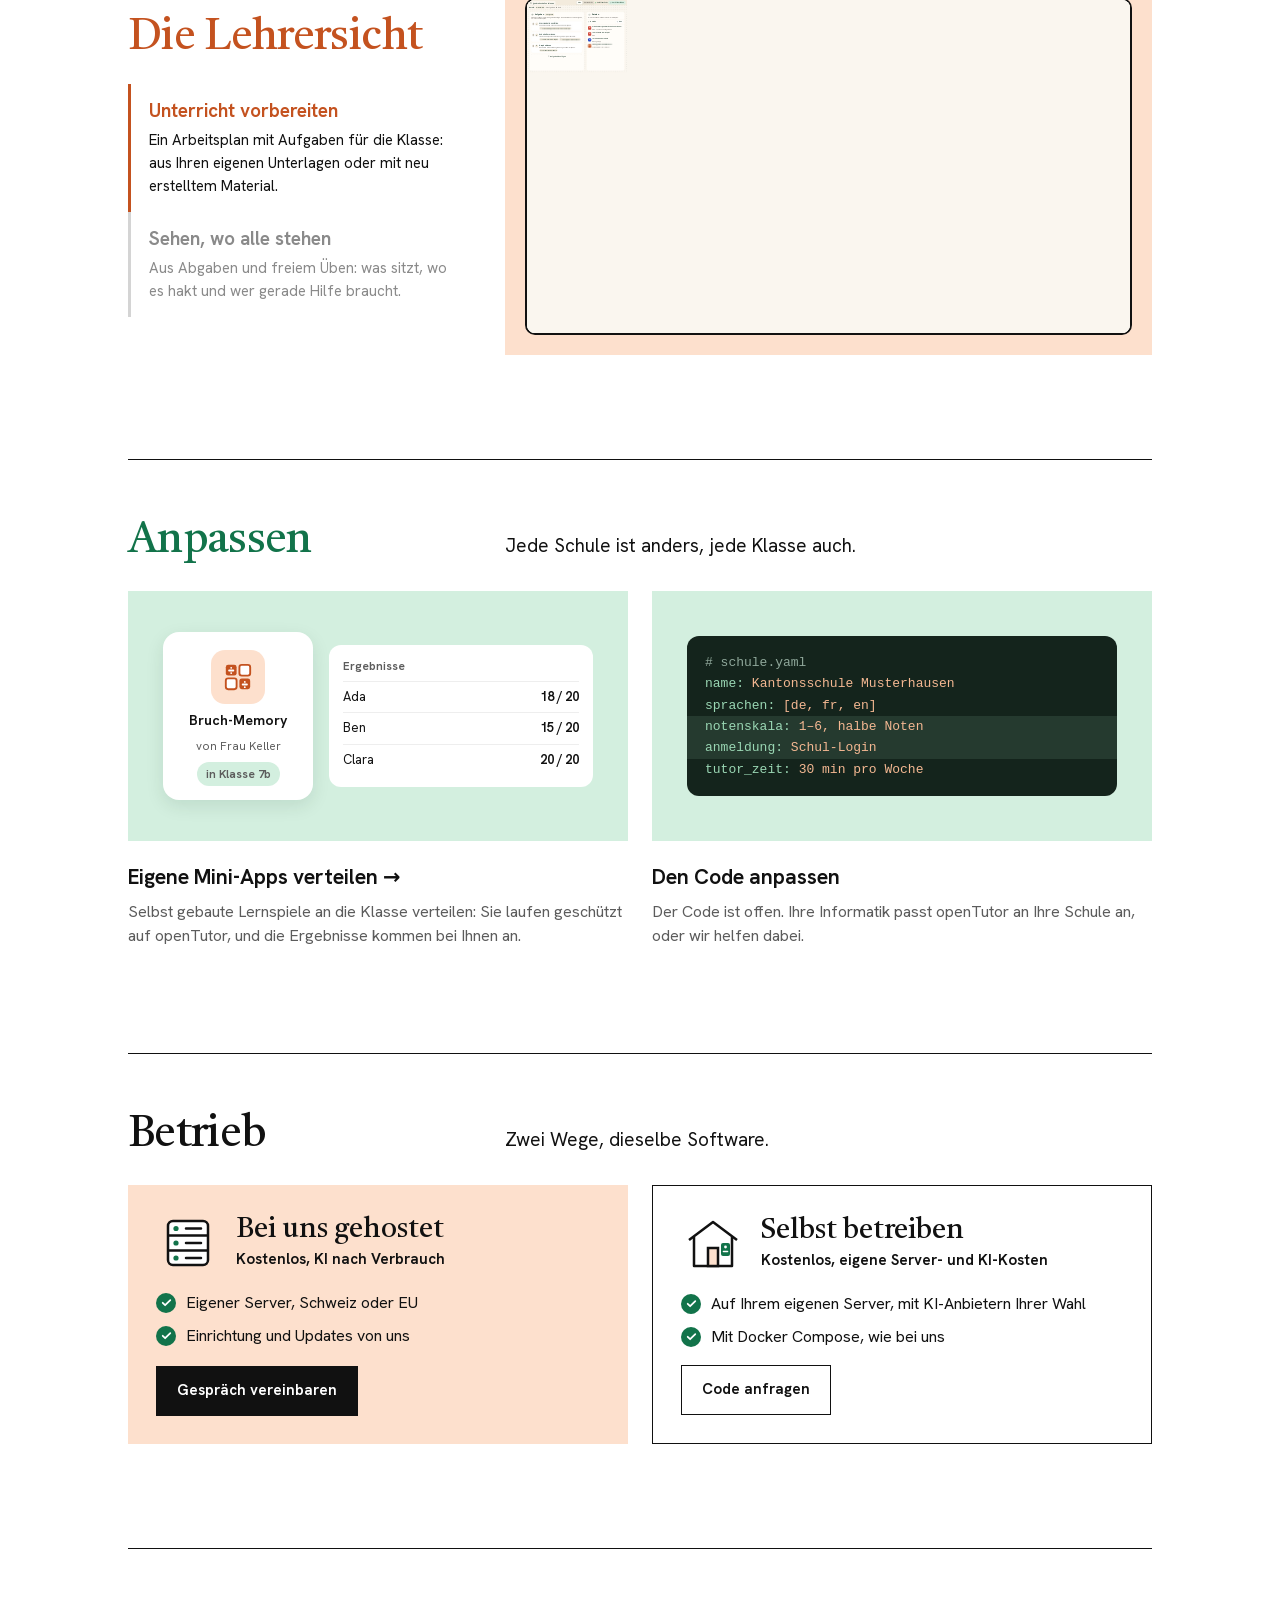
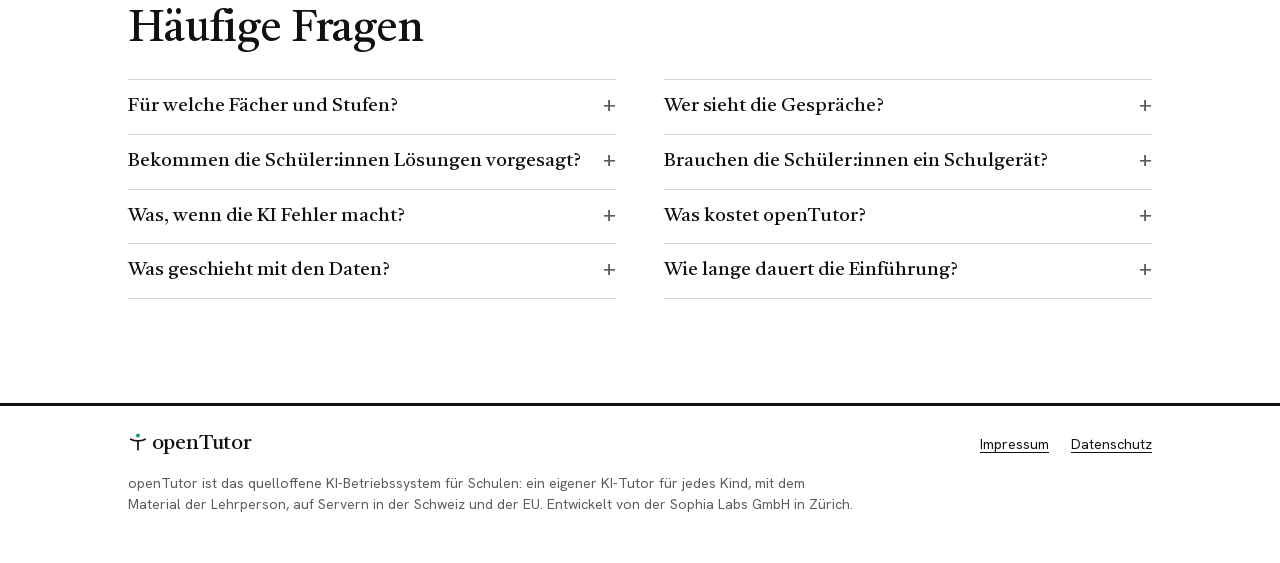
==== commit d69fe03f: "openTutor: quieter footer, Impressum without back link - Footer: mark and name, Impressum and Datens" ====
--- a/index.html
+++ b/index.html
@@ -25,7 +25,7 @@
     <meta name="twitter:card" content="summary_large_image">
     <script type="application/ld+json">{"@context": "https://schema.org", "@graph": [{"@type": "WebSite", "@id": "https://open.tutor.new/#website", "url": "https://open.tutor.new/", "name": "openTutor", "inLanguage": "de", "publisher": {"@id": "https://open.tutor.new/#organization"}}, {"@type": "Organization", "@id": "https://open.tutor.new/#organization", "name": "Sophia Labs GmbH", "url": "https://open.tutor.new/", "logo": "https://open.tutor.new/icon-512.png", "email": "friedrich@tutor.new", "address": {"@type": "PostalAddress", "streetAddress": "Schärenmoosstrasse 76", "postalCode": "8052", "addressLocality": "Zürich", "addressCountry": "CH"}, "taxID": "CHE-441.358.240"}, {"@type": "SoftwareApplication", "@id": "https://open.tutor.new/#software", "name": "openTutor", "description": "openTutor ist das quelloffene KI-Betriebssystem für Schulen: ein eigener KI-Tutor für jedes Kind, mit dem Material der Lehrperson, auf Servern in der Schweiz und der EU.", "url": "https://open.tutor.new/", "applicationCategory": "EducationalApplication", "operatingSystem": "Web, iOS, Android", "inLanguage": "de", "author": {"@id": "https://open.tutor.new/#organization"}, "publisher": {"@id": "https://open.tutor.new/#organization"}, "offers": {"@type": "Offer", "price": "0", "priceCurrency": "CHF", "description": "Die Software ist kostenlos. Bei uns gehostet zahlt die Schule die KI-Nutzung nach Verbrauch."}}, {"@type": "WebPage", "@id": "https://open.tutor.new/#webpage", "url": "https://open.tutor.new/", "name": "openTutor – Das KI-Betriebssystem für Schulen", "inLanguage": "de", "isPartOf": {"@id": "https://open.tutor.new/#website"}, "about": {"@id": "https://open.tutor.new/#software"}, "dateModified": "2026-11-27"}, {"@type": "FAQPage", "@id": "https://open.tutor.new/#faq", "url": "https://open.tutor.new/", "mainEntity": [{"@type": "Question", "name": "Für welche Fächer und Stufen?", "acceptedAnswer": {"@type": "Answer", "text": "Für alle Fächer und Stufen. Der Tutor übt mit dem Material, das Sie hochladen."}}, {"@type": "Question", "name": "Bekommen die Schüler:innen Lösungen vorgesagt?", "acceptedAnswer": {"@type": "Answer", "text": "Nein. Der Tutor fragt zurück und gibt Denkanstösse, den nächsten Schritt machen die Schüler:innen selbst."}}, {"@type": "Question", "name": "Was, wenn die KI Fehler macht?", "acceptedAnswer": {"@type": "Answer", "text": "Der Tutor arbeitet mit Ihrem Material, nicht mit dem freien Netz. Und Sie sehen jede Interaktion und können eingreifen."}}, {"@type": "Question", "name": "Was geschieht mit den Daten?", "acceptedAnswer": {"@type": "Answer", "text": "Sie bleiben auf Servern in der Schweiz oder EU, nach DSG und DSGVO, und trainieren keine KI-Modelle. Mehr im Datenschutz-Steckbrief."}}, {"@type": "Question", "name": "Wer sieht die Gespräche?", "acceptedAnswer": {"@type": "Answer", "text": "Die Lehrpersonen der Klasse. Berührt ein Gespräch ein heikles Thema, wird die Lehrperson informiert."}}, {"@type": "Question", "name": "Brauchen die Schüler:innen ein Schulgerät?", "acceptedAnswer": {"@type": "Answer", "text": "Nein. openTutor läuft im Browser und als App, auch auf dem eigenen Handy. Angemeldet wird mit einem Code."}}, {"@type": "Question", "name": "Was kostet openTutor?", "acceptedAnswer": {"@type": "Answer", "text": "Selbst betrieben nichts. Bei uns gehostet ebenfalls nichts, bezahlt wird nur die KI-Nutzung als Tutor-Zeit."}}, {"@type": "Question", "name": "Wie lange dauert die Einführung?", "acceptedAnswer": {"@type": "Answer", "text": "Eine Klasse ist in einer Freistunde eingerichtet: Material hochladen, Codes verteilen, loslegen."}}]}]}</script>
     <link rel="preload" href="/fonts/Castoro-400-latin.woff2" as="font" type="font/woff2" crossorigin>
-    <link rel="stylesheet" href="/style.css?v=c2c5f101f2">
+    <link rel="stylesheet" href="/style.css?v=b874f4f20d">
     <style>
         .lead {
             text-wrap: balance;
@@ -241,24 +241,6 @@
 
         .paths li {
             padding: 2px 0;
-        }
-
-        .colophon {
-            border-top: 3px solid var(--ink);
-            font-size: 14px;
-            color: var(--muted);
-        }
-
-        .colophon .wrap {
-            display: flex;
-            flex-wrap: wrap;
-            gap: 0.4rem 1.6rem;
-            padding-top: 18px;
-            padding-bottom: 44px;
-        }
-
-        .colophon p {
-            margin: 0 auto 0 0;
         }
 
         @media (max-width: 860px) {
@@ -1577,11 +1559,12 @@
 
 <footer class="colophon">
     <div class="wrap">
+        <a class="colophon-brand" href="/"><svg class="wordmark-mark" viewBox="0 0 64 64" aria-hidden="true"><circle cx="32" cy="11.5" r="6.5" fill="#14a35a"/><path stroke="currentColor" d="M9 23c11 7 35 7 46 0M32 28.5V57" fill="none" stroke-width="5.5" stroke-linecap="round" stroke-linejoin="round"/></svg>openTutor</a>
+        <nav aria-label="Rechtliches">
+            <a href="/impressum/">Impressum</a>
+            <a href="/impressum/#datenschutz">Datenschutz</a>
+        </nav>
         <p>openTutor ist das quelloffene KI-Betriebssystem für Schulen: ein eigener KI-Tutor für jedes Kind, mit dem Material der Lehrperson, auf Servern in der Schweiz und der EU. Entwickelt von der Sophia Labs GmbH in Zürich.</p>
-        <a href="mailto:friedrich@tutor.new">friedrich@tutor.new</a>
-        <a href="mailto:friedrich@tutor.new?subject=Code%20von%20openTutor%20anfragen">Code anfragen</a>
-        <a href="/impressum/">Impressum</a>
-        <a href="/impressum/#datenschutz">Datenschutz</a>
     </div>
 </footer>
 
--- a/style.css
+++ b/style.css
@@ -277,3 +277,44 @@
         padding-right: 4px;
     }
 }
+
+/* Footer: the mark and name on the left, the legal links on the right, the description below. */
+.colophon {
+    border-top: 3px solid var(--ink);
+    font-size: 14px;
+    color: var(--muted);
+}
+
+.colophon .wrap {
+    display: grid;
+    grid-template-columns: minmax(0, 1fr) auto;
+    gap: 12px 24px;
+    align-items: baseline;
+    padding-top: 22px;
+    padding-bottom: 48px;
+}
+
+.colophon-brand {
+    font-family: var(--serif);
+    font-size: 21px;
+    letter-spacing: -0.01em;
+    color: var(--ink);
+    text-decoration: none;
+    white-space: nowrap;
+}
+
+.colophon nav {
+    display: flex;
+    gap: 22px;
+}
+
+.colophon nav a {
+    color: var(--ink);
+}
+
+.colophon p {
+    grid-column: 1 / -1;
+    max-width: 52em;
+    margin: 0;
+    line-height: 1.5;
+}
